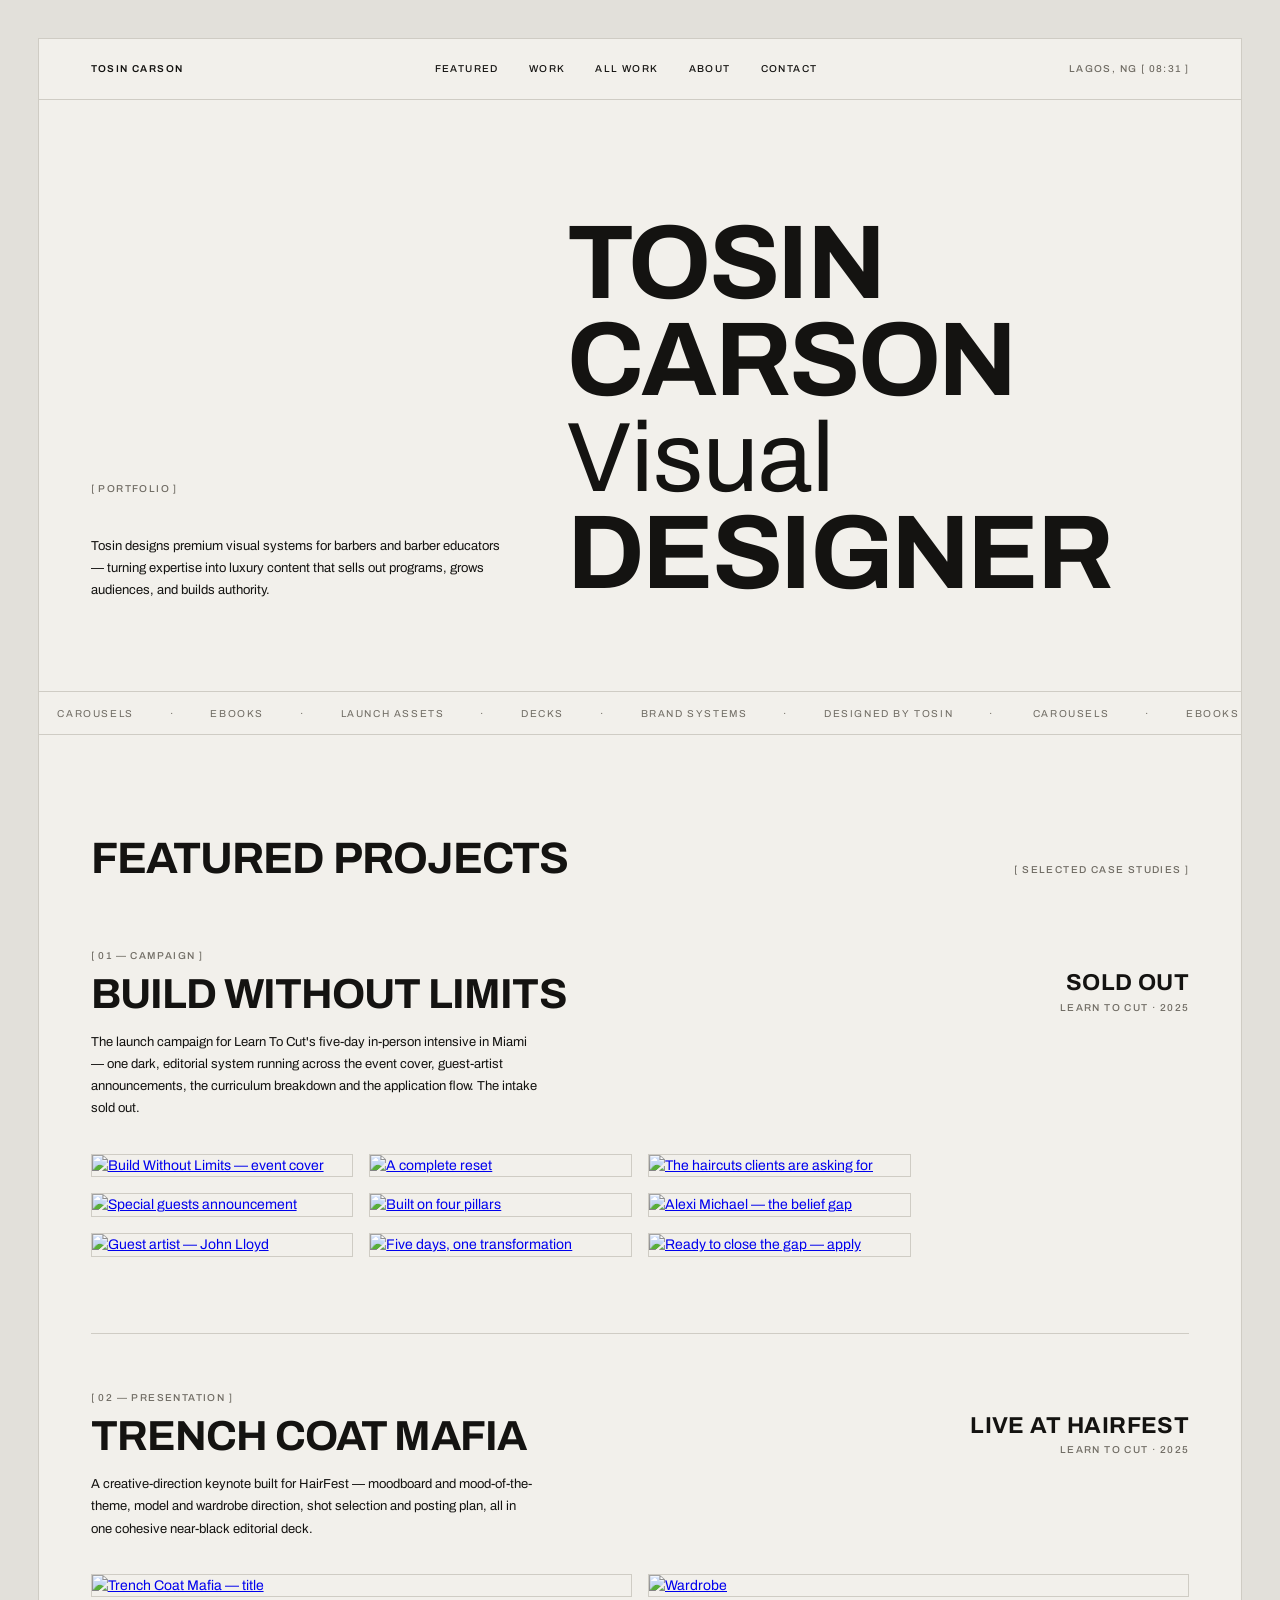
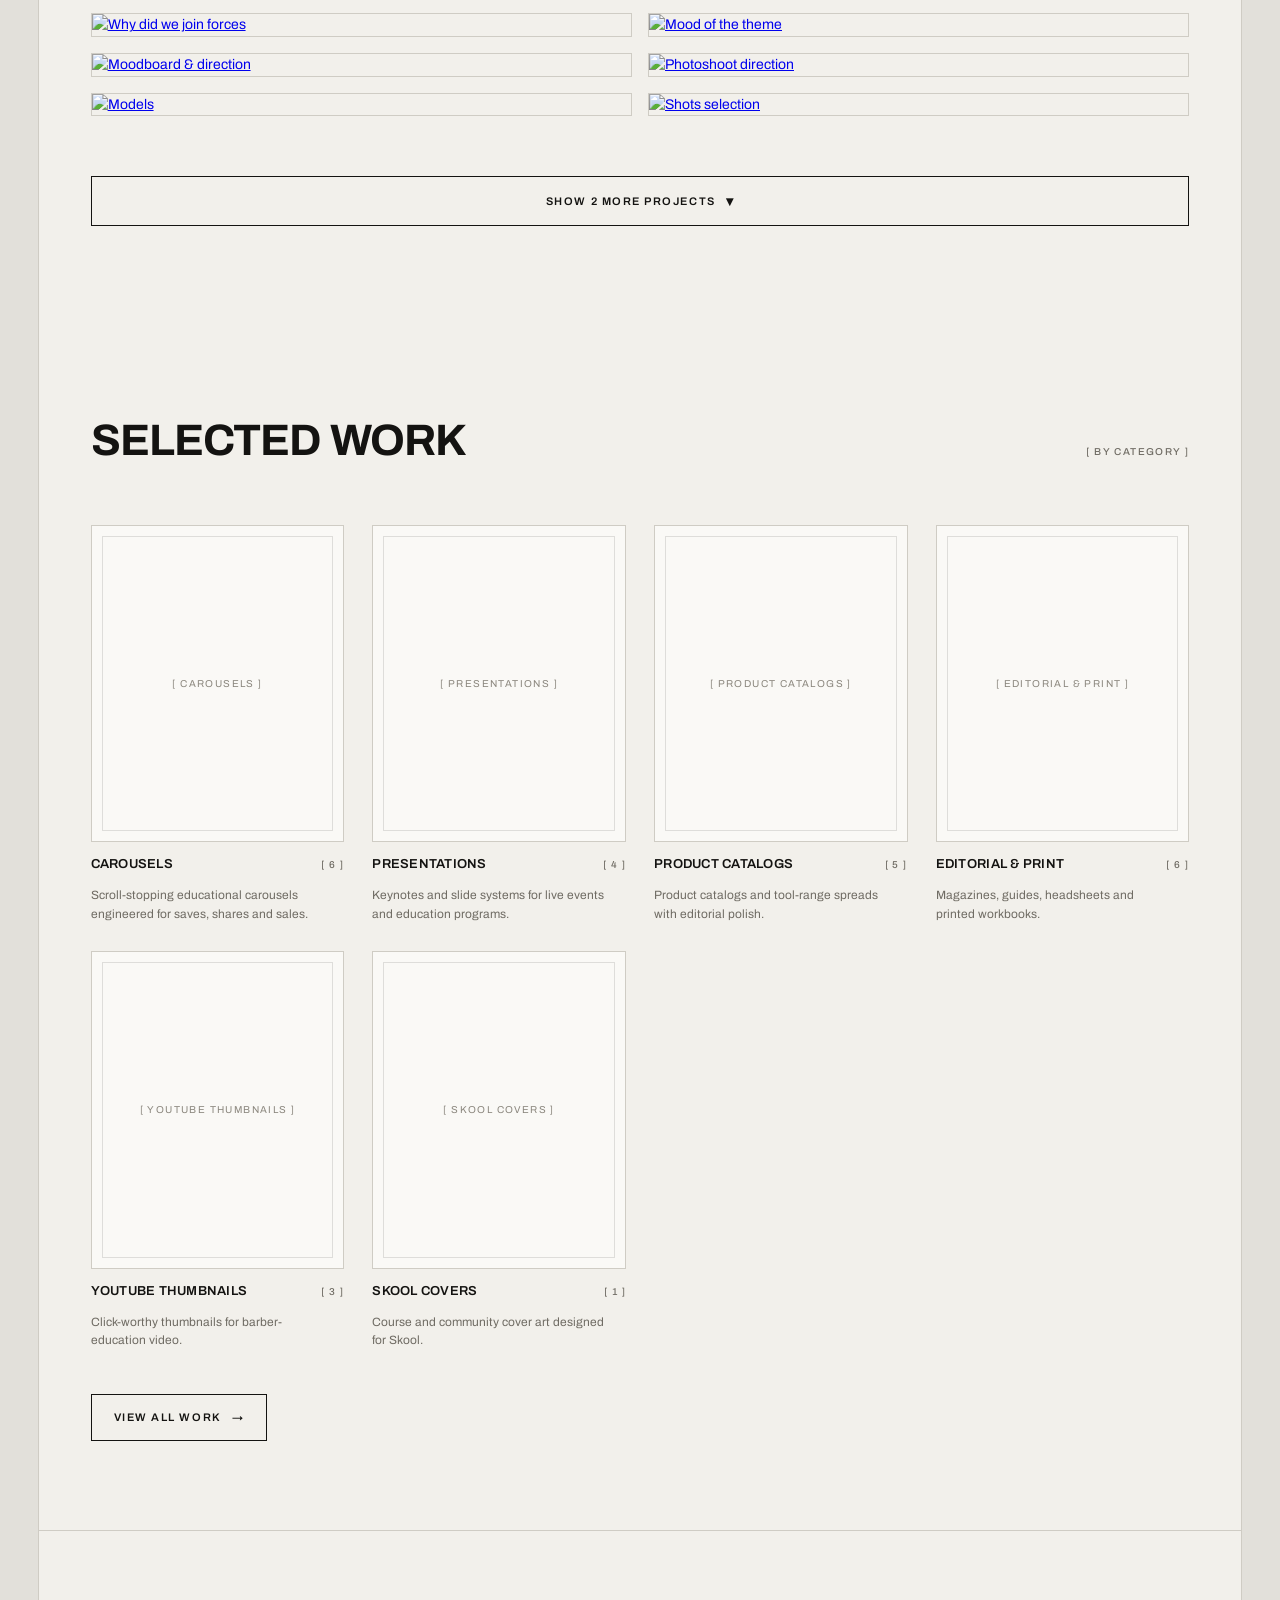
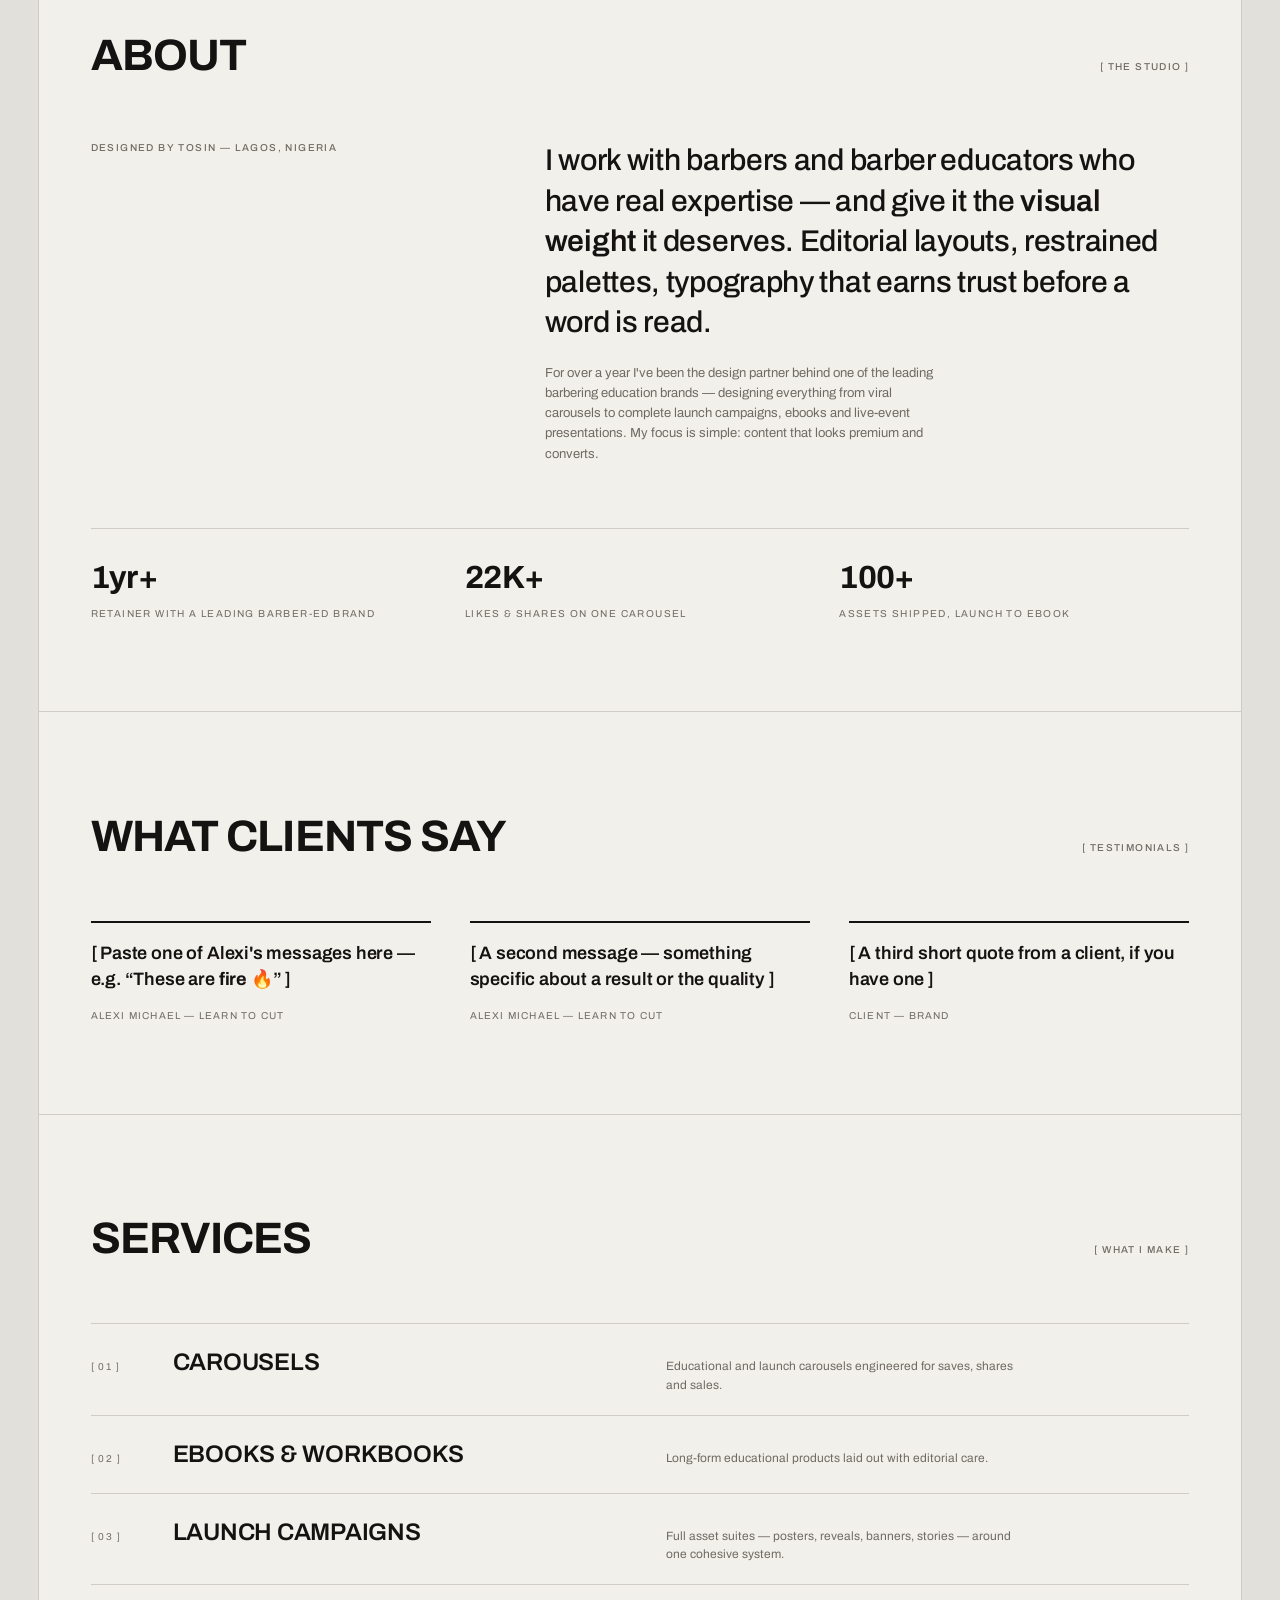
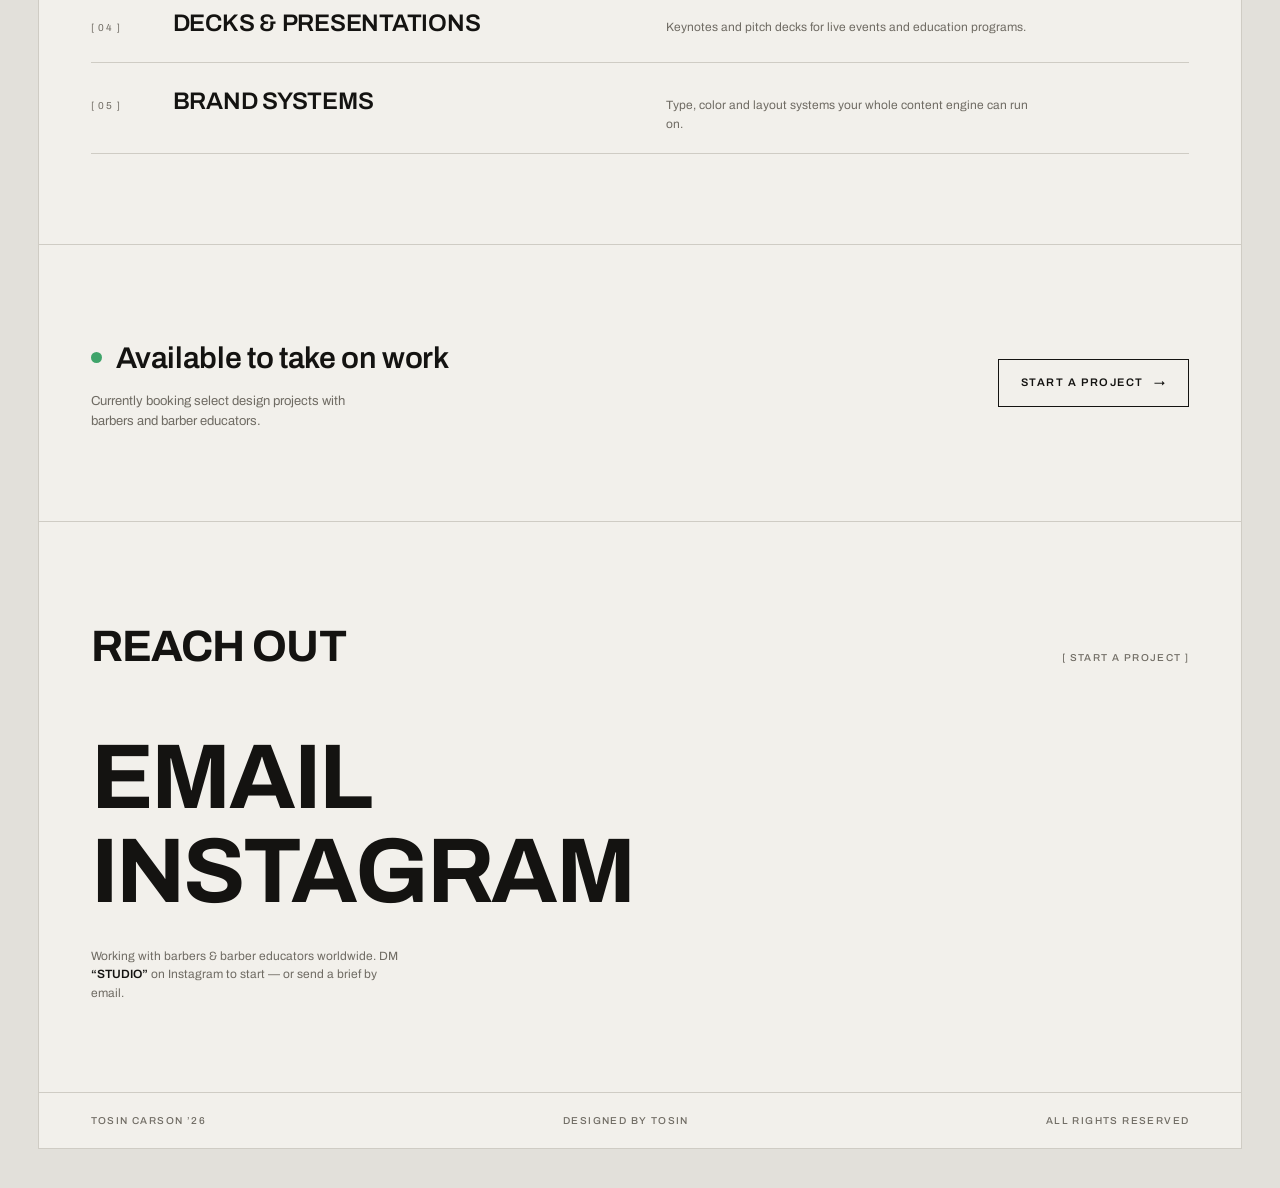
==== index.html @ 8c6ee460 "Add files via upload" ====
<!DOCTYPE html>
<html lang="en">
<head>
<meta charset="UTF-8">
<meta name="viewport" content="width=device-width, initial-scale=1.0">
<title>Tosin Carson — Visual Designer</title>
<link rel="preconnect" href="https://fonts.googleapis.com">
<link rel="preconnect" href="https://fonts.gstatic.com" crossorigin>
<link href="https://fonts.googleapis.com/css2?family=Archivo:ital,wght@0,400;0,500;0,600;0,700;0,800;1,400;1,500;1,600;1,700&display=swap" rel="stylesheet">
<link rel="stylesheet" href="styles.css">
</head>
<body>
<div class="page">

  <header>
    <a class="lbl brand" href="index.html">Tosin Carson</a>
    <nav>
      <a class="lbl" href="#featured">Featured</a>
      <a class="lbl" href="#work">Work</a>
      <a class="lbl" href="work.html">All Work</a>
      <a class="lbl" href="#about">About</a>
      <a class="lbl" href="#contact">Contact</a>
    </nav>
    <span class="lbl dim meta-right hide-sm">Lagos, NG <span id="clock"></span></span>
  </header>

  <div class="hero">
    <div class="side reveal">
      <span class="lbl dim brk">Portfolio</span>
      <p class="intro">Tosin designs premium visual systems for barbers and barber educators — turning expertise into luxury content that sells out programs, grows audiences, and builds authority.</p>
    </div>
    <div class="reveal">
      <h1>Tosin<br>Carson<br><span class="em">Visual</span><br>Designer</h1>
    </div>
  </div>

  <div class="ticker" aria-hidden="true">
    <div class="track">
      <span>Carousels</span><span>·</span><span>Ebooks</span><span>·</span><span>Launch Assets</span><span>·</span><span>Decks</span><span>·</span><span>Brand Systems</span><span>·</span><span>Designed by Tosin</span><span>·</span>
      <span>Carousels</span><span>·</span><span>Ebooks</span><span>·</span><span>Launch Assets</span><span>·</span><span>Decks</span><span>·</span><span>Brand Systems</span><span>·</span><span>Designed by Tosin</span><span>·</span>
    </div>
  </div>

  <section id="featured">
    <div class="sec-head reveal">
      <h2>Featured Projects</h2>
      <span class="lbl dim brk">Selected Case Studies</span>
    </div>

    <article class="feature reveal">
      <div class="feature-head">
        <div class="ttl"><span class="lbl dim brk">01 — Campaign</span><h3>Build Without Limits</h3></div>
        <div class="feature-meta"><span class="stat">Sold out</span><span class="lbl dim">Learn To Cut · 2025</span></div>
      </div>
      <p class="feature-desc">The launch campaign for Learn To Cut's five-day in-person intensive in Miami — one dark, editorial system running across the event cover, guest-artist announcements, the curriculum breakdown and the application flow. The intake sold out.</p>
      <div class="mosaic cols-portrait">
        <a href="images/event-1.webp" target="_blank" rel="noopener"><img src="images/event-1.webp" alt="Build Without Limits — event cover" loading="lazy"></a>
        <a href="images/event-2.webp" target="_blank" rel="noopener"><img src="images/event-2.webp" alt="Special guests announcement" loading="lazy"></a>
        <a href="images/event-9.webp" target="_blank" rel="noopener"><img src="images/event-9.webp" alt="Guest artist — John Lloyd" loading="lazy"></a>
        <a href="images/event-3.webp" target="_blank" rel="noopener"><img src="images/event-3.webp" alt="A complete reset" loading="lazy"></a>
        <a href="images/event-4.webp" target="_blank" rel="noopener"><img src="images/event-4.webp" alt="Built on four pillars" loading="lazy"></a>
        <a href="images/event-5.webp" target="_blank" rel="noopener"><img src="images/event-5.webp" alt="Five days, one transformation" loading="lazy"></a>
        <a href="images/event-8.webp" target="_blank" rel="noopener"><img src="images/event-8.webp" alt="The haircuts clients are asking for" loading="lazy"></a>
        <a href="images/event-7.webp" target="_blank" rel="noopener"><img src="images/event-7.webp" alt="Alexi Michael — the belief gap" loading="lazy"></a>
        <a href="images/event-6.webp" target="_blank" rel="noopener"><img src="images/event-6.webp" alt="Ready to close the gap — apply" loading="lazy"></a>
      </div>
    </article>

    <article class="feature reveal">
      <div class="feature-head">
        <div class="ttl"><span class="lbl dim brk">02 — Presentation</span><h3>Trench Coat Mafia</h3></div>
        <div class="feature-meta"><span class="stat">Live at HairFest</span><span class="lbl dim">Learn To Cut · 2025</span></div>
      </div>
      <p class="feature-desc">A creative-direction keynote built for HairFest — moodboard and mood-of-the-theme, model and wardrobe direction, shot selection and posting plan, all in one cohesive near-black editorial deck.</p>
      <div class="mosaic cols-wide">
        <a href="images/trench-1.webp" target="_blank" rel="noopener"><img src="images/trench-1.webp" alt="Trench Coat Mafia — title" loading="lazy"></a>
        <a href="images/trench-2.webp" target="_blank" rel="noopener"><img src="images/trench-2.webp" alt="Why did we join forces" loading="lazy"></a>
        <a href="images/trench-3.webp" target="_blank" rel="noopener"><img src="images/trench-3.webp" alt="Moodboard & direction" loading="lazy"></a>
        <a href="images/trench-4.webp" target="_blank" rel="noopener"><img src="images/trench-4.webp" alt="Models" loading="lazy"></a>
        <a href="images/trench-5.webp" target="_blank" rel="noopener"><img src="images/trench-5.webp" alt="Wardrobe" loading="lazy"></a>
        <a href="images/trench-6.webp" target="_blank" rel="noopener"><img src="images/trench-6.webp" alt="Mood of the theme" loading="lazy"></a>
        <a href="images/trench-8.webp" target="_blank" rel="noopener"><img src="images/trench-8.webp" alt="Photoshoot direction" loading="lazy"></a>
        <a href="images/trench-7.webp" target="_blank" rel="noopener"><img src="images/trench-7.webp" alt="Shots selection" loading="lazy"></a>
      </div>
    </article>

    <div class="feature-rest" id="featureRest">

    <article class="feature reveal">
      <div class="feature-head">
        <div class="ttl"><span class="lbl dim brk">03 — Carousel</span><h3>Trending In 2026</h3></div>
        <div class="feature-meta"><span class="stat">22K+ likes &amp; shares</span><span class="lbl dim">Learn To Cut · 2026</span></div>
      </div>
      <p class="feature-desc">An educational carousel on the men's cuts trending into 2026 that broke out — 22,000+ likes and shares. Proof that considered editorial design moves numbers, not just aesthetics. The cover and the video slides, as posted.</p>
      <div class="mosaic cols-portrait">
        <a href="images/carousel-3.webp" target="_blank" rel="noopener"><img src="images/carousel-3.webp" alt="Trending In 2026 carousel cover — 22K+ likes" loading="lazy"></a>
        <video src="images/trending-1.mp4" muted loop autoplay playsinline preload="metadata"></video>
        <video src="images/trending-2.mp4" muted loop autoplay playsinline preload="metadata"></video>
        <video src="images/trending-3.mp4" muted loop autoplay playsinline preload="metadata"></video>
        <video src="images/trending-4.mp4" muted loop autoplay playsinline preload="metadata"></video>
      </div>
    </article>

    <article class="feature reveal">
      <div class="feature-head">
        <div class="ttl"><span class="lbl dim brk">04 — Thumbnails</span><h3>YouTube Thumbnails</h3></div>
        <div class="feature-meta"><span class="stat">Up to 119K views</span><span class="lbl dim">Learn To Cut · 2025</span></div>
      </div>
      <p class="feature-desc">The Before / After thumbnail system for Learn To Cut's YouTube — a repeatable template built to earn clicks. Videos have pulled from thousands to 119K+ views, growing the channel's audience.</p>
      <div class="mosaic cols-wide">
        <a href="images/youtube-2.webp" target="_blank" rel="noopener"><img src="images/youtube-2.webp" alt="Learn To Cut YouTube thumbnails with view counts" loading="lazy"></a>
        <a href="images/youtube-1.webp" target="_blank" rel="noopener"><img src="images/youtube-1.webp" alt="Learn To Cut YouTube thumbnails with view counts" loading="lazy"></a>
      </div>
    </article>

    </div>
    <button class="feature-toggle" type="button" aria-expanded="false"><span class="ft-label">Show 2 more projects</span> <span class="chev">&#9662;</span></button>
  </section>

  <section id="work">
    <div class="sec-head reveal">
      <h2>Selected Work</h2>
      <span class="lbl dim brk">By Category</span>
    </div>
    <div class="cat-grid">

      <a class="cat reveal" href="work.html#carousels">
        <div class="frame"><img src="images/carousel-1.webp" alt="Carousels category — Instagram carousel design" loading="lazy" onerror="this.remove()"><span class="ph">[ Carousels ]</span></div>
        <div class="row"><h3>Carousels</h3><span class="lbl dim brk">6</span></div>
        <p>Scroll-stopping educational carousels engineered for saves, shares and sales.</p>
      </a>

      <a class="cat reveal" href="work.html#presentations">
        <div class="frame"><img src="images/presentation-1.webp" alt="Presentations category" loading="lazy" onerror="this.remove()"><span class="ph">[ Presentations ]</span></div>
        <div class="row"><h3>Presentations</h3><span class="lbl dim brk">4</span></div>
        <p>Keynotes and slide systems for live events and education programs.</p>
      </a>

      <a class="cat reveal" href="work.html#catalogs">
        <div class="frame"><img src="images/catalog-5.webp" alt="Product catalogs category" loading="lazy" onerror="this.remove()"><span class="ph">[ Product Catalogs ]</span></div>
        <div class="row"><h3>Product Catalogs</h3><span class="lbl dim brk">5</span></div>
        <p>Product catalogs and tool-range spreads with editorial polish.</p>
      </a>

      <a class="cat reveal" href="work.html#editorial">
        <div class="frame"><img src="images/editorial-1.webp" alt="Editorial and print category" loading="lazy" onerror="this.remove()"><span class="ph">[ Editorial &amp; Print ]</span></div>
        <div class="row"><h3>Editorial &amp; Print</h3><span class="lbl dim brk">6</span></div>
        <p>Magazines, guides, headsheets and printed workbooks.</p>
      </a>

      <a class="cat reveal" href="work.html#thumbnails">
        <div class="frame"><img src="images/thumbnail-1.webp" alt="YouTube thumbnails category" loading="lazy" onerror="this.remove()"><span class="ph">[ YouTube Thumbnails ]</span></div>
        <div class="row"><h3>YouTube Thumbnails</h3><span class="lbl dim brk">3</span></div>
        <p>Click-worthy thumbnails for barber-education video.</p>
      </a>

      <a class="cat reveal" href="work.html#skool">
        <div class="frame"><img src="images/skool-1.webp" alt="Skool cover design category" loading="lazy" onerror="this.remove()"><span class="ph">[ Skool Covers ]</span></div>
        <div class="row"><h3>Skool Covers</h3><span class="lbl dim brk">1</span></div>
        <p>Course and community cover art designed for Skool.</p>
      </a>

    </div>
    <a class="btn reveal" href="work.html">View all work <span class="arw">&rarr;</span></a>
  </section>

  <section id="about" class="about">
    <div class="sec-head reveal">
      <h2>About</h2>
      <span class="lbl dim brk">The Studio</span>
    </div>
    <div class="about-grid reveal">
      <span class="lbl dim">Designed by Tosin — Lagos, Nigeria</span>
      <div>
        <p class="big">I work with barbers and barber educators who have real expertise — and give it the <span class="serif">visual weight</span> it deserves. Editorial layouts, restrained palettes, typography that earns trust before a word is read.</p>
        <p style="margin-top:20px;font-size:13px;color:var(--muted);max-width:56ch">For over a year I've been the design partner behind one of the leading barbering education brands — designing everything from viral carousels to complete launch campaigns, ebooks and live-event presentations. My focus is simple: content that looks premium and converts.</p>
      </div>
    </div>
    <div class="about-facts reveal">
      <div class="fact"><div class="n">1yr+</div><div class="d">Retainer with a leading barber-ed brand</div></div>
      <div class="fact"><div class="n">22K+</div><div class="d">Likes &amp; shares on one carousel</div></div>
      <div class="fact"><div class="n">100+</div><div class="d">Assets shipped, launch to ebook</div></div>
    </div>
  </section>

  <section id="testimonials" class="tstm">
    <div class="sec-head reveal">
      <h2>What Clients Say</h2>
      <span class="lbl dim brk">Testimonials</span>
    </div>
    <div class="tst-grid reveal">
      <div class="tst"><blockquote>[ Paste one of Alexi's messages here — e.g. “These are <span class="mk">fire</span> 🔥” ]</blockquote><div class="who">Alexi Michael — Learn To Cut</div></div>
      <div class="tst"><blockquote>[ A second message — something specific about a result or the quality ]</blockquote><div class="who">Alexi Michael — Learn To Cut</div></div>
      <div class="tst"><blockquote>[ A third short quote from a client, if you have one ]</blockquote><div class="who">Client — Brand</div></div>
    </div>
  </section>

  <section id="services" class="svc">
    <div class="sec-head reveal">
      <h2>Services</h2>
      <span class="lbl dim brk">What I Make</span>
    </div>
    <div class="svc-list reveal">
      <div class="svc-row"><span class="idx">[ 01 ]</span><h3>Carousels</h3><p>Educational and launch carousels engineered for saves, shares and sales.</p></div>
      <div class="svc-row"><span class="idx">[ 02 ]</span><h3>Ebooks &amp; Workbooks</h3><p>Long-form educational products laid out with editorial care.</p></div>
      <div class="svc-row"><span class="idx">[ 03 ]</span><h3>Launch Campaigns</h3><p>Full asset suites — posters, reveals, banners, stories — around one cohesive system.</p></div>
      <div class="svc-row"><span class="idx">[ 04 ]</span><h3>Decks &amp; Presentations</h3><p>Keynotes and pitch decks for live events and education programs.</p></div>
      <div class="svc-row"><span class="idx">[ 05 ]</span><h3>Brand Systems</h3><p>Type, color and layout systems your whole content engine can run on.</p></div>
    </div>
  </section>

  <section id="availability" class="avail">
    <div class="avail-inner reveal">
      <div>
        <div class="status"><span class="dot"></span>Available to take on work</div>
        <p class="sub">Currently booking select design projects with barbers and barber educators.</p>
      </div>
      <a class="btn" href="#contact" style="margin-top:0">Start a project <span class="arw">&rarr;</span></a>
    </div>
  </section>

  <section id="contact" class="contact">
    <div class="sec-head reveal">
      <h2 style="font-size:clamp(26px,4vw,44px)">Reach Out</h2>
      <span class="lbl dim brk">Start a Project</span>
    </div>
    <div class="stack reveal">
      <a href="mailto:hello@designedbytosin.com">Email</a>
      <a href="https://instagram.com/" target="_blank" rel="noopener">Instagram</a>
    </div>
    <p class="note reveal">Working with barbers &amp; barber educators worldwide. DM <b>“STUDIO”</b> on Instagram to start — or send a brief by email.</p>
  </section>

  <footer>
    <span class="lbl dim">Tosin Carson ’26</span>
    <span class="lbl dim">Designed by Tosin</span>
    <span class="lbl dim hide-sm">All rights reserved</span>
  </footer>

</div>

<script src="script.js"></script>
</body>
</html>
---- styles.css ----
:root{
  --surround:#E2E0DA;
  --paper:#F2F0EB;
  --card:#FAF9F6;
  --ink:#141311;
  --muted:#6F6B63;
  --hairline:#CFCCC4;
  --oxblood:#141311;
  --ph-a:#DAD7D0;
  --ph-b:#C9C6BF;
}
*{margin:0;padding:0;box-sizing:border-box}
html{scroll-behavior:smooth}
body{
  background:var(--surround);
  color:var(--ink);
  font-family:'Archivo',sans-serif;
  font-size:14px;
  line-height:1.55;
  -webkit-font-smoothing:antialiased;
  padding:clamp(14px,3vw,48px);
}
.page{
  background:var(--paper);
  border:1px solid var(--hairline);
  max-width:1240px;
  margin:0 auto;
}
::selection{background:var(--ink);color:var(--paper)}

/* ---------- utility label ---------- */
.lbl{
  font-size:10px;
  letter-spacing:.14em;
  text-transform:uppercase;
  color:var(--ink);
  font-weight:500;
}
.lbl.dim{color:var(--muted)}
.brk::before{content:"[ "}
.brk::after{content:" ]"}

/* ---------- top meta bar ---------- */
header{
  display:flex;
  justify-content:space-between;
  align-items:baseline;
  gap:16px;
  padding:22px clamp(20px,4vw,56px);
  border-bottom:1px solid var(--hairline);
  position:sticky;top:0;
  background:color-mix(in srgb, var(--paper) 92%, transparent);
  backdrop-filter:blur(6px);
  z-index:10;
}
header nav{display:flex;gap:clamp(12px,2.4vw,30px);flex-wrap:wrap}
header a{color:inherit;text-decoration:none}
header a:hover{text-decoration:underline;text-underline-offset:3px}
header a:focus-visible{outline:1px solid var(--ink);outline-offset:3px}
header .brand{font-weight:600}
header a[aria-current="page"]{text-decoration:underline;text-underline-offset:3px}
.meta-right{text-align:right}
@media(max-width:640px){.hide-sm{display:none}}

/* ---------- hero ---------- */
.hero{
  padding:clamp(56px,9vw,130px) clamp(20px,4vw,56px) clamp(48px,7vw,100px);
  display:grid;
  grid-template-columns:1fr 1.4fr;
  gap:32px;
}
.hero .side{align-self:end}
.hero h1{
  font-weight:700;
  font-size:clamp(44px,8.2vw,108px);
  line-height:.92;
  letter-spacing:-.025em;
  text-transform:uppercase;
  text-wrap:balance;
}
.hero h1 .em{
  font-weight:400;
  text-transform:none;
  letter-spacing:0;
  font-size:.94em;
}
.hero .intro{
  max-width:420px;
  margin-top:36px;
  color:var(--ink);
  font-size:13px;
  line-height:1.7;
}
@media(max-width:820px){
  .hero{grid-template-columns:1fr}
  .hero .side{order:2}
}

/* ---------- ticker ---------- */
.ticker{
  border-top:1px solid var(--hairline);
  border-bottom:1px solid var(--hairline);
  overflow:hidden;
  white-space:nowrap;
  padding:10px 0;
}
.ticker .track{
  display:inline-block;
  animation:tick 28s linear infinite;
}
.ticker span{
  font-size:10px;
  letter-spacing:.16em;
  text-transform:uppercase;
  color:var(--muted);
  padding:0 18px;
}
@keyframes tick{from{transform:translateX(0)}to{transform:translateX(-50%)}}
@media(prefers-reduced-motion:reduce){
  .ticker .track{animation:none}
  html{scroll-behavior:auto}
  .reveal{opacity:1 !important;transform:none !important;transition:none !important}
  .hscroll{scroll-behavior:auto}
}

/* ---------- section scaffolding ---------- */
section{padding:clamp(48px,7vw,96px) clamp(20px,4vw,56px)}
.sec-head{
  display:flex;
  justify-content:space-between;
  align-items:baseline;
  margin-bottom:clamp(28px,4vw,52px);
}
.sec-head h2{
  font-size:clamp(26px,4vw,44px);
  font-weight:700;
  letter-spacing:-.02em;
  text-transform:uppercase;
}

/* ---------- work grid ---------- */
.work-grid{
  display:grid;
  grid-template-columns:repeat(12,1fr);
  gap:clamp(16px,2.5vw,32px) clamp(14px,2vw,24px);
}
.proj{grid-column:span 4;display:flex;flex-direction:column;gap:12px;text-decoration:none;color:inherit}
.proj.wide{grid-column:span 6}
@media(max-width:900px){.proj,.proj.wide{grid-column:span 6}}
@media(max-width:600px){.proj,.proj.wide{grid-column:span 12}}
.frame{
  position:relative;
  width:100%;
  aspect-ratio:4/5;
  background:
    linear-gradient(155deg,var(--ph-a) 0%,var(--ph-b) 58%,#BDBab2 100%);
  border:1px solid var(--hairline);
  display:flex;
  align-items:center;
  justify-content:center;
  overflow:hidden;
}
.proj.wide .frame{aspect-ratio:16/10}
.frame img{position:relative;z-index:1;width:100%;height:100%;object-fit:cover;display:block}
.frame .ph{
  position:absolute;inset:0;z-index:0;
  display:flex;align-items:center;justify-content:center;
  font-size:10px;letter-spacing:.14em;text-transform:uppercase;color:#8B877E;text-align:center;padding:0 16px;
}
.frame::after{
  content:"";position:absolute;inset:10px;border:1px solid rgba(20,19,17,.12);pointer-events:none;
}
.frame:has(img)::after{display:none}
.proj:hover .frame{filter:contrast(1.04)}
.proj .row{display:flex;justify-content:space-between;gap:10px;align-items:baseline}
.proj h3{font-size:13px;font-weight:600;letter-spacing:.02em;text-transform:uppercase}
.proj p{font-size:12px;color:var(--muted);max-width:34ch}

/* ---------- category tiles (homepage) ---------- */
.cat-grid{
  display:grid;
  grid-template-columns:repeat(auto-fill,minmax(230px,1fr));
  gap:clamp(16px,2.5vw,28px);
}
.cat{display:flex;flex-direction:column;gap:12px;text-decoration:none;color:inherit}
.cat .frame{aspect-ratio:4/5}
.cat:hover .frame{filter:contrast(1.04)}
.cat .row{display:flex;justify-content:space-between;gap:10px;align-items:baseline}
.cat h3{font-size:13px;font-weight:600;letter-spacing:.02em;text-transform:uppercase}
.cat:hover h3{text-decoration:underline;text-underline-offset:3px}
.cat p{font-size:12px;color:var(--muted);max-width:34ch}
/* show category covers whole (no crop) on a clean gallery mat */
.cat .frame{background:var(--card)}
.cat .frame img{object-fit:contain}

/* ---------- button ---------- */
.btn{
  display:inline-flex;align-items:center;gap:10px;
  margin-top:clamp(28px,4vw,44px);
  font-size:11px;letter-spacing:.14em;text-transform:uppercase;font-weight:600;
  color:var(--ink);text-decoration:none;
  border:1px solid var(--ink);padding:14px 22px;
  transition:background .2s,color .2s;width:fit-content;
}
.btn:hover{background:var(--ink);color:var(--paper)}
.btn:focus-visible{outline:1px solid var(--ink);outline-offset:3px}
.btn .arw{transition:transform .2s}
.btn:hover .arw{transform:translateX(4px)}

/* ---------- all-work page ---------- */
.aw-intro{
  font-size:13px;color:var(--muted);max-width:60ch;line-height:1.7;
  margin-bottom:clamp(36px,5vw,60px);
}
.cat-block{margin-bottom:clamp(44px,6vw,80px)}
.cat-block:last-child{margin-bottom:0}
.cat-block-head{
  display:flex;justify-content:space-between;align-items:center;gap:16px;
  margin-bottom:20px;padding-bottom:14px;border-bottom:1px solid var(--hairline);
}
.cat-block-head h2{
  font-size:clamp(19px,2.8vw,30px);font-weight:700;
  text-transform:uppercase;letter-spacing:-.02em;
}
.cbh-right{display:flex;align-items:center;gap:16px}
.hctrl{display:flex;gap:8px}
.harrow{
  width:38px;height:38px;border-radius:50%;
  border:1px solid var(--hairline);background:transparent;
  color:var(--ink);cursor:pointer;
  display:flex;align-items:center;justify-content:center;
  font-size:18px;line-height:1;
  transition:background .2s,color .2s,opacity .2s,border-color .2s;
}
.harrow:hover{background:var(--ink);color:var(--paper);border-color:var(--ink)}
.harrow:focus-visible{outline:1px solid var(--ink);outline-offset:3px}
.harrow[disabled]{opacity:.25;cursor:default}
.harrow[disabled]:hover{background:transparent;color:var(--ink);border-color:var(--hairline)}

.hscroll{
  display:flex;gap:clamp(14px,2vw,22px);
  overflow-x:auto;overflow-y:hidden;
  scroll-snap-type:x proximity;scroll-behavior:smooth;
  -webkit-overflow-scrolling:touch;
  padding-bottom:14px;
}
.hscroll::-webkit-scrollbar{height:8px}
.hscroll::-webkit-scrollbar-thumb{background:var(--hairline)}
.hscroll::-webkit-scrollbar-track{background:transparent}
.hscroll .card{
  flex:0 0 auto;width:clamp(212px,42vw,288px);
  scroll-snap-align:start;
  display:flex;flex-direction:column;gap:10px;
  text-decoration:none;color:inherit;
}
.hscroll .card .frame{aspect-ratio:4/5}
.hscroll .card:hover .frame{filter:contrast(1.04)}
.hscroll .card .cap{display:flex;justify-content:space-between;gap:8px;align-items:baseline}
.hscroll .card h3{font-size:12px;font-weight:600;text-transform:uppercase;letter-spacing:.02em}
.hscroll .card:hover h3{text-decoration:underline;text-underline-offset:3px}

/* per-category card shapes on the all-work rows */
.cat-block.ar-45  .card{width:clamp(206px,44vw,248px)}
.cat-block.ar-45  .card .frame{aspect-ratio:4/5}
.cat-block.ar-32  .card{width:clamp(280px,62vw,364px)}
.cat-block.ar-32  .card .frame{aspect-ratio:3/2}
.cat-block.ar-43  .card{width:clamp(268px,58vw,340px)}
.cat-block.ar-43  .card .frame{aspect-ratio:4/3}
.cat-block.ar-169 .card{width:clamp(300px,72vw,428px)}
.cat-block.ar-169 .card .frame{aspect-ratio:16/9}

/* ---------- about ---------- */
.about{border-top:1px solid var(--hairline)}
.about-grid{display:grid;grid-template-columns:1fr 1.6fr;gap:clamp(24px,4vw,64px)}
@media(max-width:820px){.about-grid{grid-template-columns:1fr}}
.about-grid .big{
  font-size:clamp(20px,2.6vw,30px);
  line-height:1.35;
  font-weight:500;
  letter-spacing:-.01em;
  max-width:26em;
}
.about-grid .big .serif{
  font-weight:600;
}
.about-facts{
  margin-top:clamp(32px,5vw,64px);
  display:grid;grid-template-columns:repeat(3,1fr);gap:24px;
  border-top:1px solid var(--hairline);padding-top:24px;
}
@media(max-width:640px){.about-facts{grid-template-columns:1fr 1fr}}
.fact .n{font-size:clamp(22px,3vw,32px);font-weight:700;letter-spacing:-.02em}
.fact .d{font-size:10px;letter-spacing:.14em;text-transform:uppercase;color:var(--muted);margin-top:4px}

/* ---------- services ---------- */
.svc{border-top:1px solid var(--hairline)}
.svc-list{border-top:1px solid var(--hairline)}
.svc-row{
  display:grid;grid-template-columns:64px 1fr 1.1fr;gap:18px;align-items:baseline;
  padding:20px 0;border-bottom:1px solid var(--hairline);
}
@media(max-width:640px){.svc-row{grid-template-columns:48px 1fr}.svc-row p{grid-column:2}}
.svc-row .idx{font-size:10px;letter-spacing:.14em;color:var(--muted)}
.svc-row h3{font-size:clamp(17px,2.4vw,24px);font-weight:600;text-transform:uppercase;letter-spacing:-.01em}
.svc-row p{font-size:12px;color:var(--muted);max-width:52ch}

/* ---------- contact ---------- */
.contact{border-top:1px solid var(--hairline);text-align:left}
.contact .stack{margin-top:clamp(24px,4vw,44px)}
.contact .stack a{
  display:block;
  font-size:clamp(40px,7.5vw,92px);
  font-weight:700;
  letter-spacing:-.025em;
  text-transform:uppercase;
  line-height:1.02;
  color:inherit;text-decoration:none;
  width:fit-content;
}
.contact .stack a:hover{text-decoration:underline;text-underline-offset:6px}
.contact .stack a:focus-visible{outline:1px solid var(--ink);outline-offset:4px}
.contact .note{margin-top:28px;font-size:12px;color:var(--muted);max-width:44ch}
.contact .note b{color:var(--ink);font-weight:600}

/* ---------- footer ---------- */
footer{
  display:flex;justify-content:space-between;gap:16px;
  padding:20px clamp(20px,4vw,56px);
  border-top:1px solid var(--hairline);
}

/* ---------- featured projects (case studies) ---------- */
.feature{
  border-top:1px solid var(--hairline);
  margin-top:clamp(44px,6vw,80px);padding-top:clamp(36px,4vw,56px);
}
.feature:first-of-type{border-top:none;margin-top:0;padding-top:0}
.feature-head{
  display:flex;justify-content:space-between;align-items:flex-end;
  gap:20px;flex-wrap:wrap;margin-bottom:16px;
}
.feature-head .ttl h3{
  font-size:clamp(24px,4vw,42px);font-weight:700;text-transform:uppercase;
  letter-spacing:-.02em;line-height:1;margin-top:8px;
}
.feature-meta{text-align:right;display:flex;flex-direction:column;gap:4px;align-items:flex-end}
.feature .stat{
  font-weight:700;
  font-size:clamp(16px,2.1vw,23px);line-height:1.1;text-transform:uppercase;letter-spacing:.02em;
}
.feature-desc{max-width:64ch;font-size:13px;line-height:1.7;margin-bottom:clamp(22px,3vw,34px)}

.feature-rest{display:none}
.feature-rest.open{display:block}
.feature-rest .feature:first-of-type{
  border-top:1px solid var(--hairline);
  margin-top:clamp(44px,6vw,80px);padding-top:clamp(36px,4vw,56px);
}
.feature-toggle{
  display:flex;align-items:center;justify-content:center;gap:10px;width:100%;
  margin-top:clamp(28px,4vw,44px);
  background:none;border:1px solid var(--ink);color:var(--ink);cursor:pointer;
  padding:16px;font-family:inherit;
  font-size:11px;letter-spacing:.14em;text-transform:uppercase;font-weight:600;
  transition:background .2s,color .2s;
}
.feature-toggle:hover{background:var(--ink);color:var(--paper)}
.feature-toggle:focus-visible{outline:1px solid var(--ink);outline-offset:3px}
.feature-toggle .chev{display:inline-block;transition:transform .3s;font-size:14px}
.feature-toggle.open .chev{transform:rotate(180deg)}

.mosaic{column-gap:clamp(10px,1.5vw,16px)}
.mosaic a{display:block;break-inside:avoid;margin-bottom:clamp(10px,1.5vw,16px)}
.mosaic img{width:100%;display:block;border:1px solid var(--hairline)}
.mosaic a:hover img{filter:contrast(1.04)}
.mosaic video{width:100%;display:block;border:1px solid var(--hairline);background:#000;break-inside:avoid;margin-bottom:clamp(10px,1.5vw,16px)}
.mosaic.cols-portrait{column-width:210px}
.mosaic.cols-wide{column-width:360px}
@media(max-width:600px){
  .mosaic.cols-portrait{column-width:150px}
  .mosaic.cols-wide{column-width:240px}
}

/* ---------- testimonials ---------- */
.tstm{border-top:1px solid var(--hairline)}
.tst-grid{display:grid;grid-template-columns:repeat(auto-fit,minmax(258px,1fr));gap:clamp(22px,3vw,44px)}
.tst{border-top:2px solid var(--ink);padding-top:18px}
.tst blockquote{font-size:clamp(15px,1.5vw,18px);font-weight:600;line-height:1.42;letter-spacing:-.01em}
.tst blockquote .mk{font-weight:700}
.tst .who{margin-top:16px;font-size:10px;letter-spacing:.12em;text-transform:uppercase;color:var(--muted)}

/* ---------- availability ---------- */
.avail{border-top:1px solid var(--hairline)}
.avail-inner{display:flex;justify-content:space-between;align-items:center;gap:24px;flex-wrap:wrap}
.avail .status{display:flex;align-items:center;gap:14px;font-size:clamp(20px,2.6vw,30px);font-weight:600;letter-spacing:-.012em}
.avail .dot{width:11px;height:11px;border-radius:50%;background:#3FA46A;flex:none;animation:pulse 2.4s ease-in-out infinite}
.avail .sub{font-size:13px;color:var(--muted);max-width:40ch;margin-top:10px}
@keyframes pulse{0%,100%{box-shadow:0 0 0 0 rgba(63,164,106,.4)}50%{box-shadow:0 0 0 7px rgba(63,164,106,0)}}
@media(prefers-reduced-motion:reduce){.avail .dot{animation:none}}

/* ---------- reveal ---------- */
.reveal{opacity:0;transform:translateY(14px);transition:opacity .7s ease,transform .7s ease}
.reveal.in{opacity:1;transform:none}
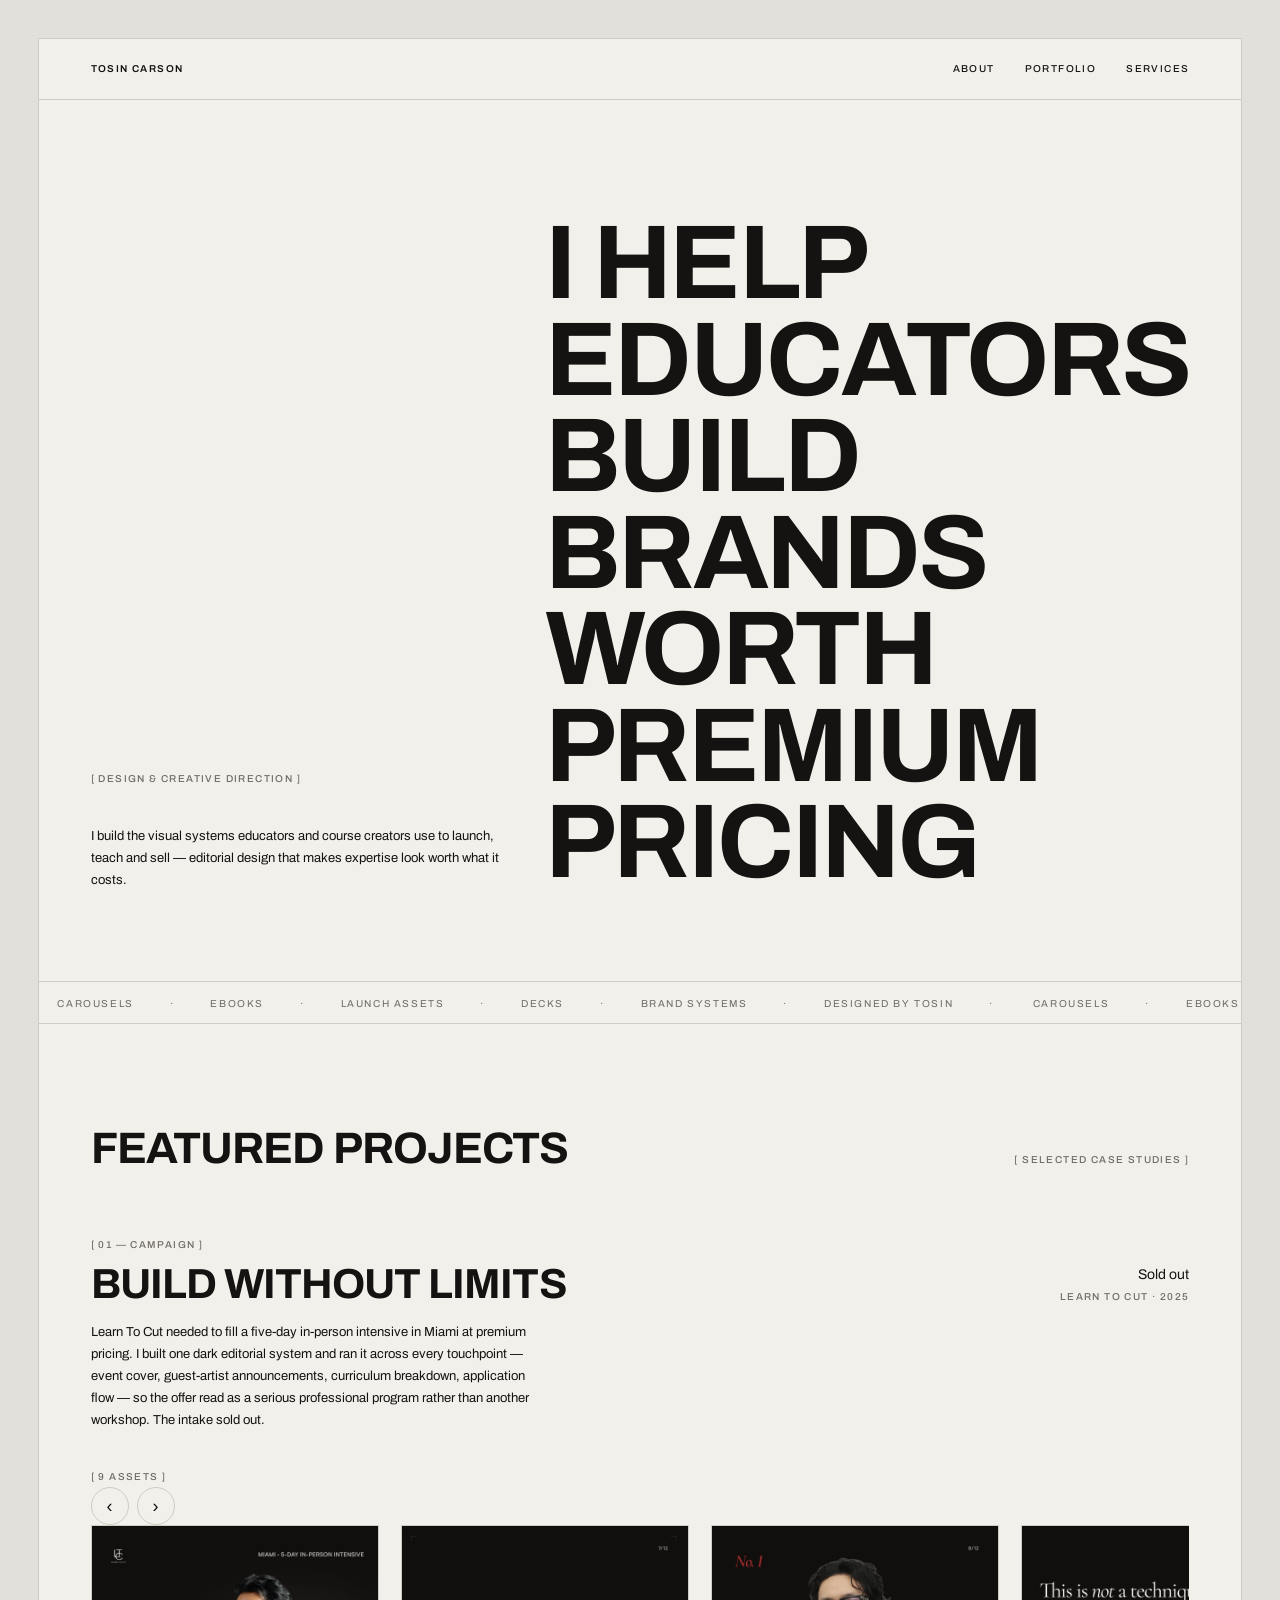
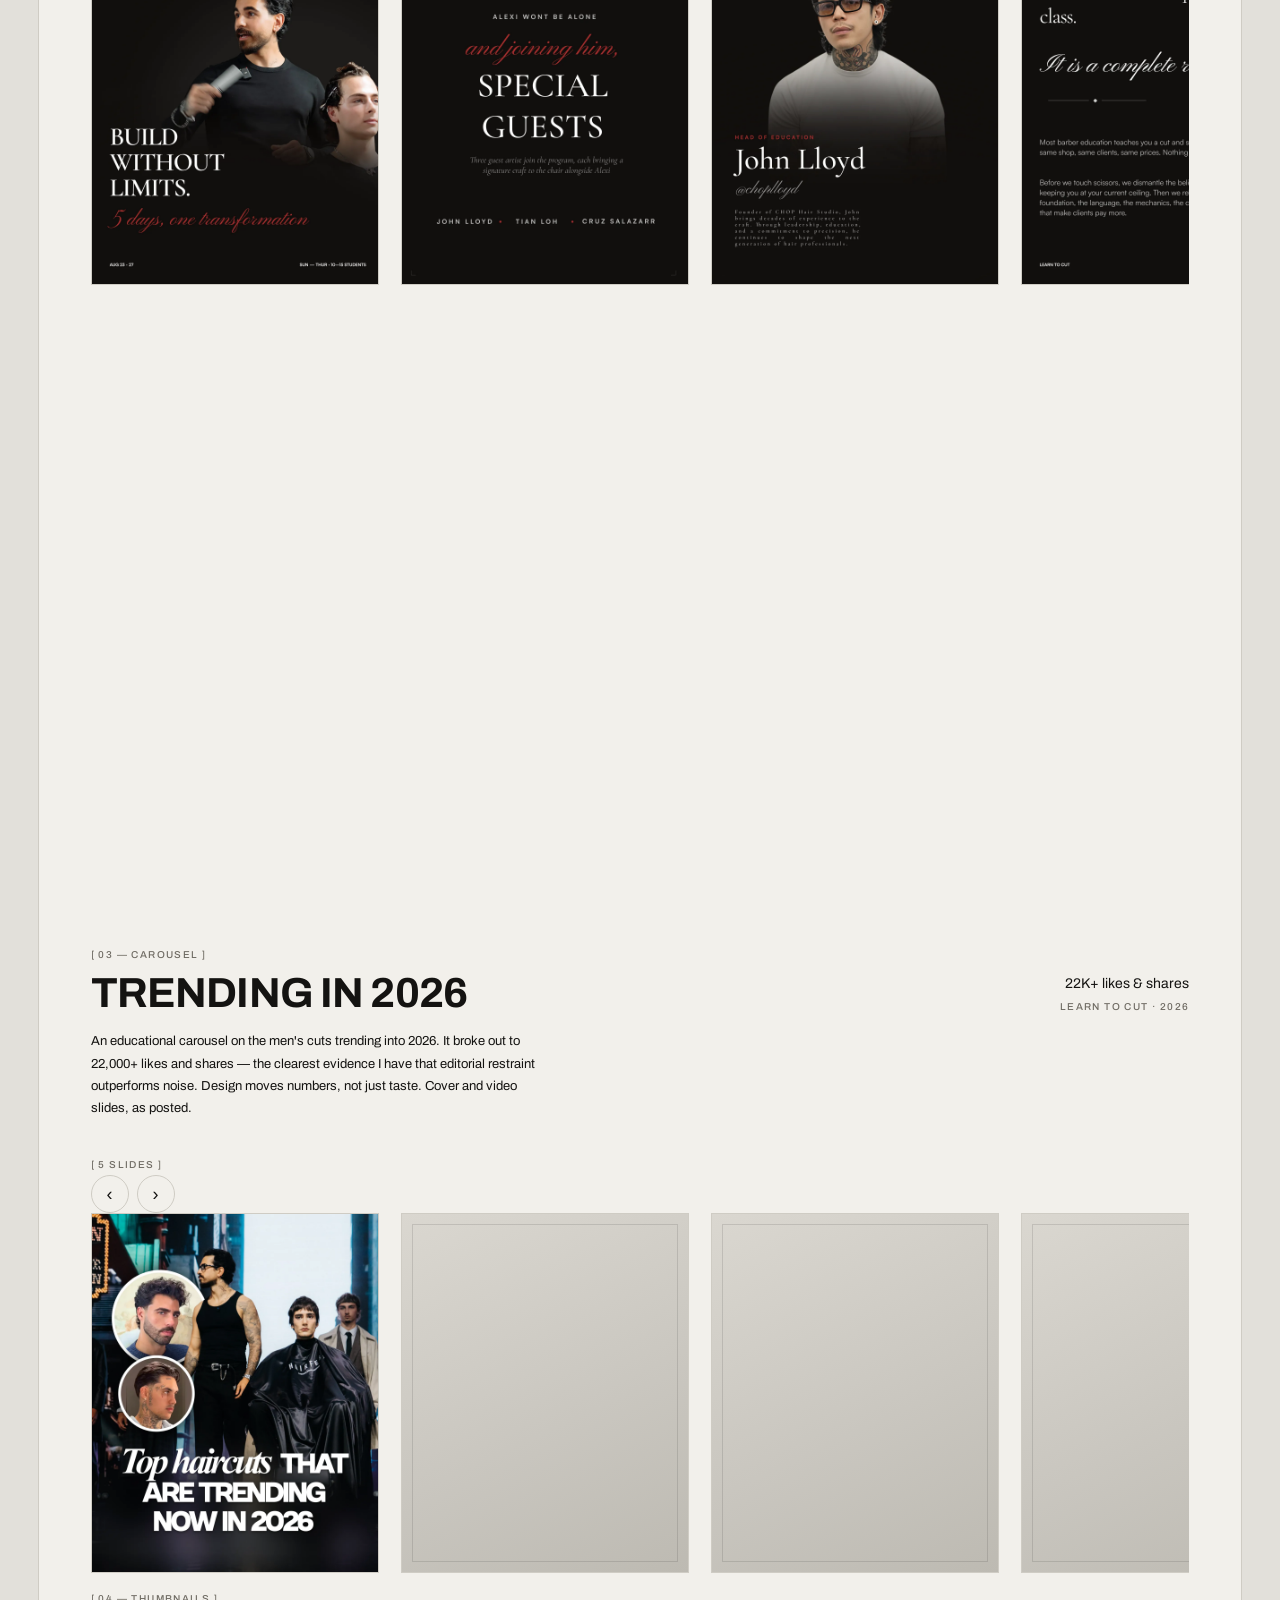
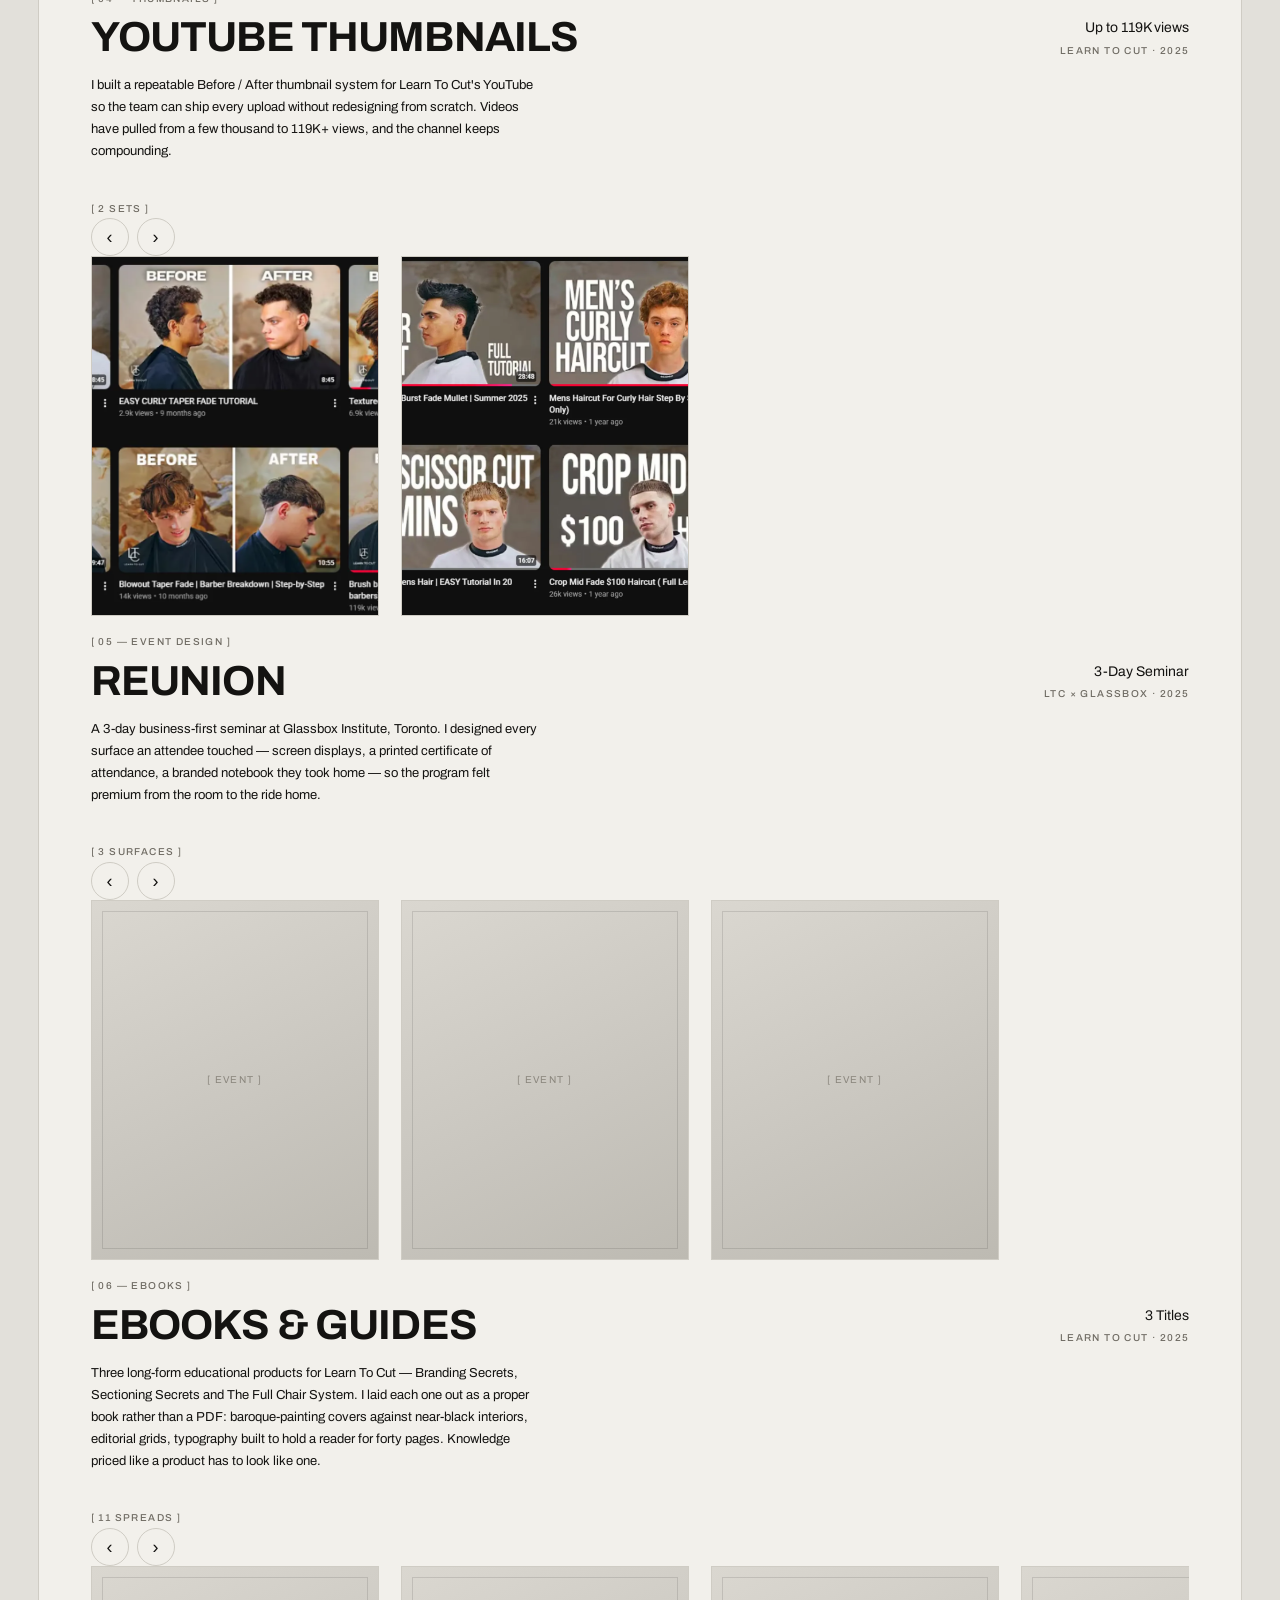
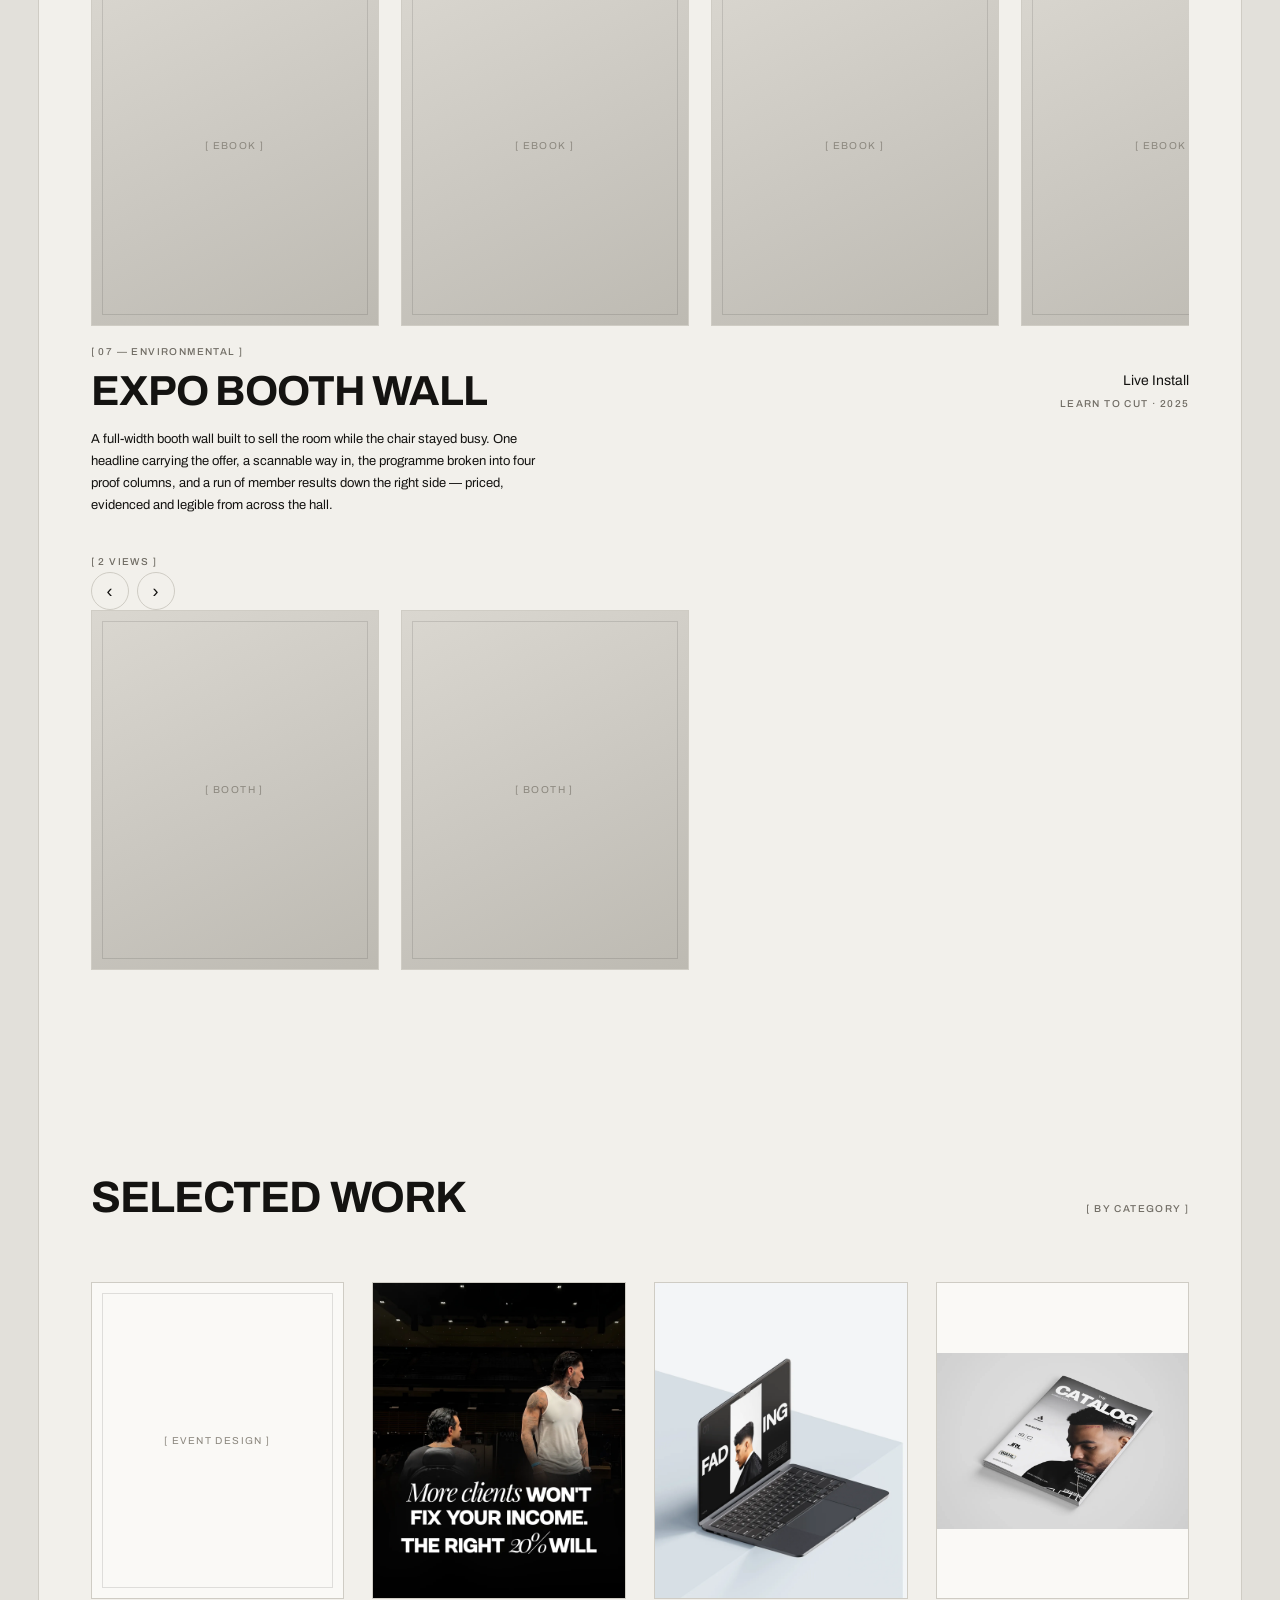
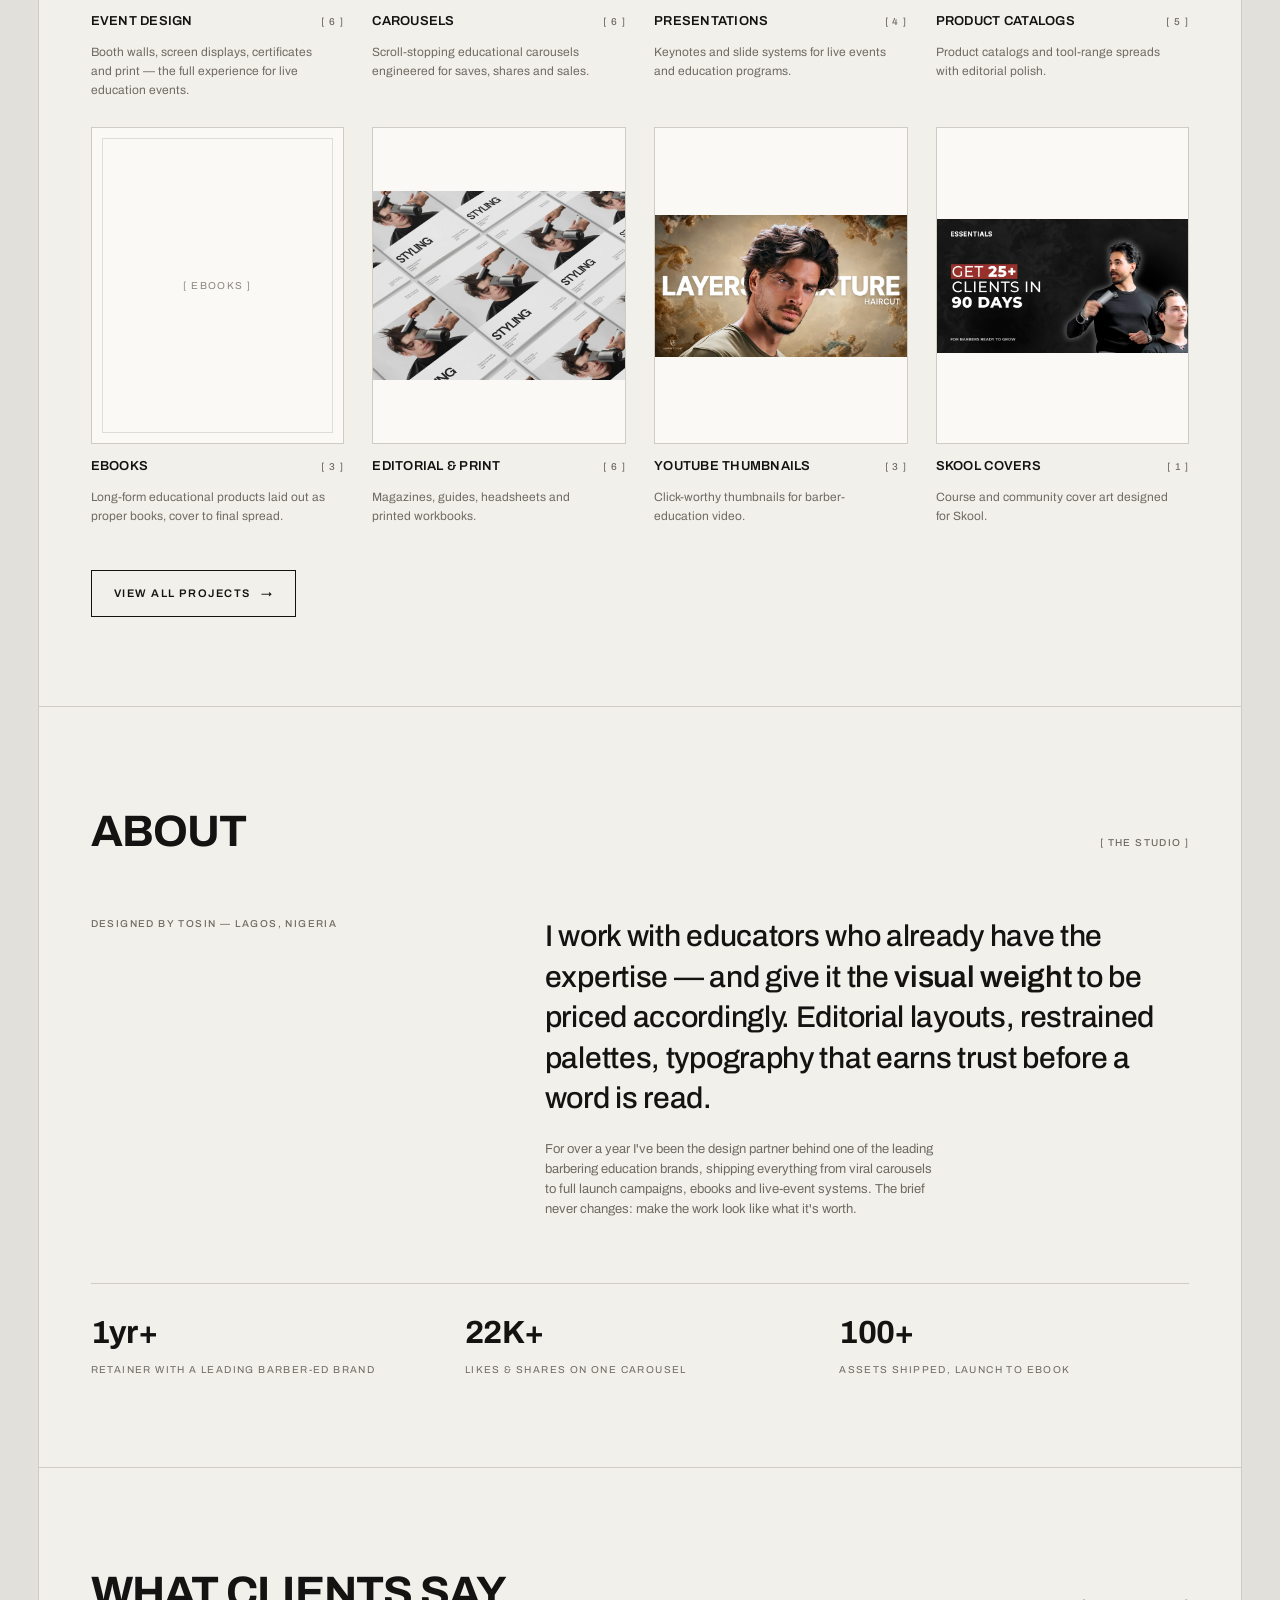
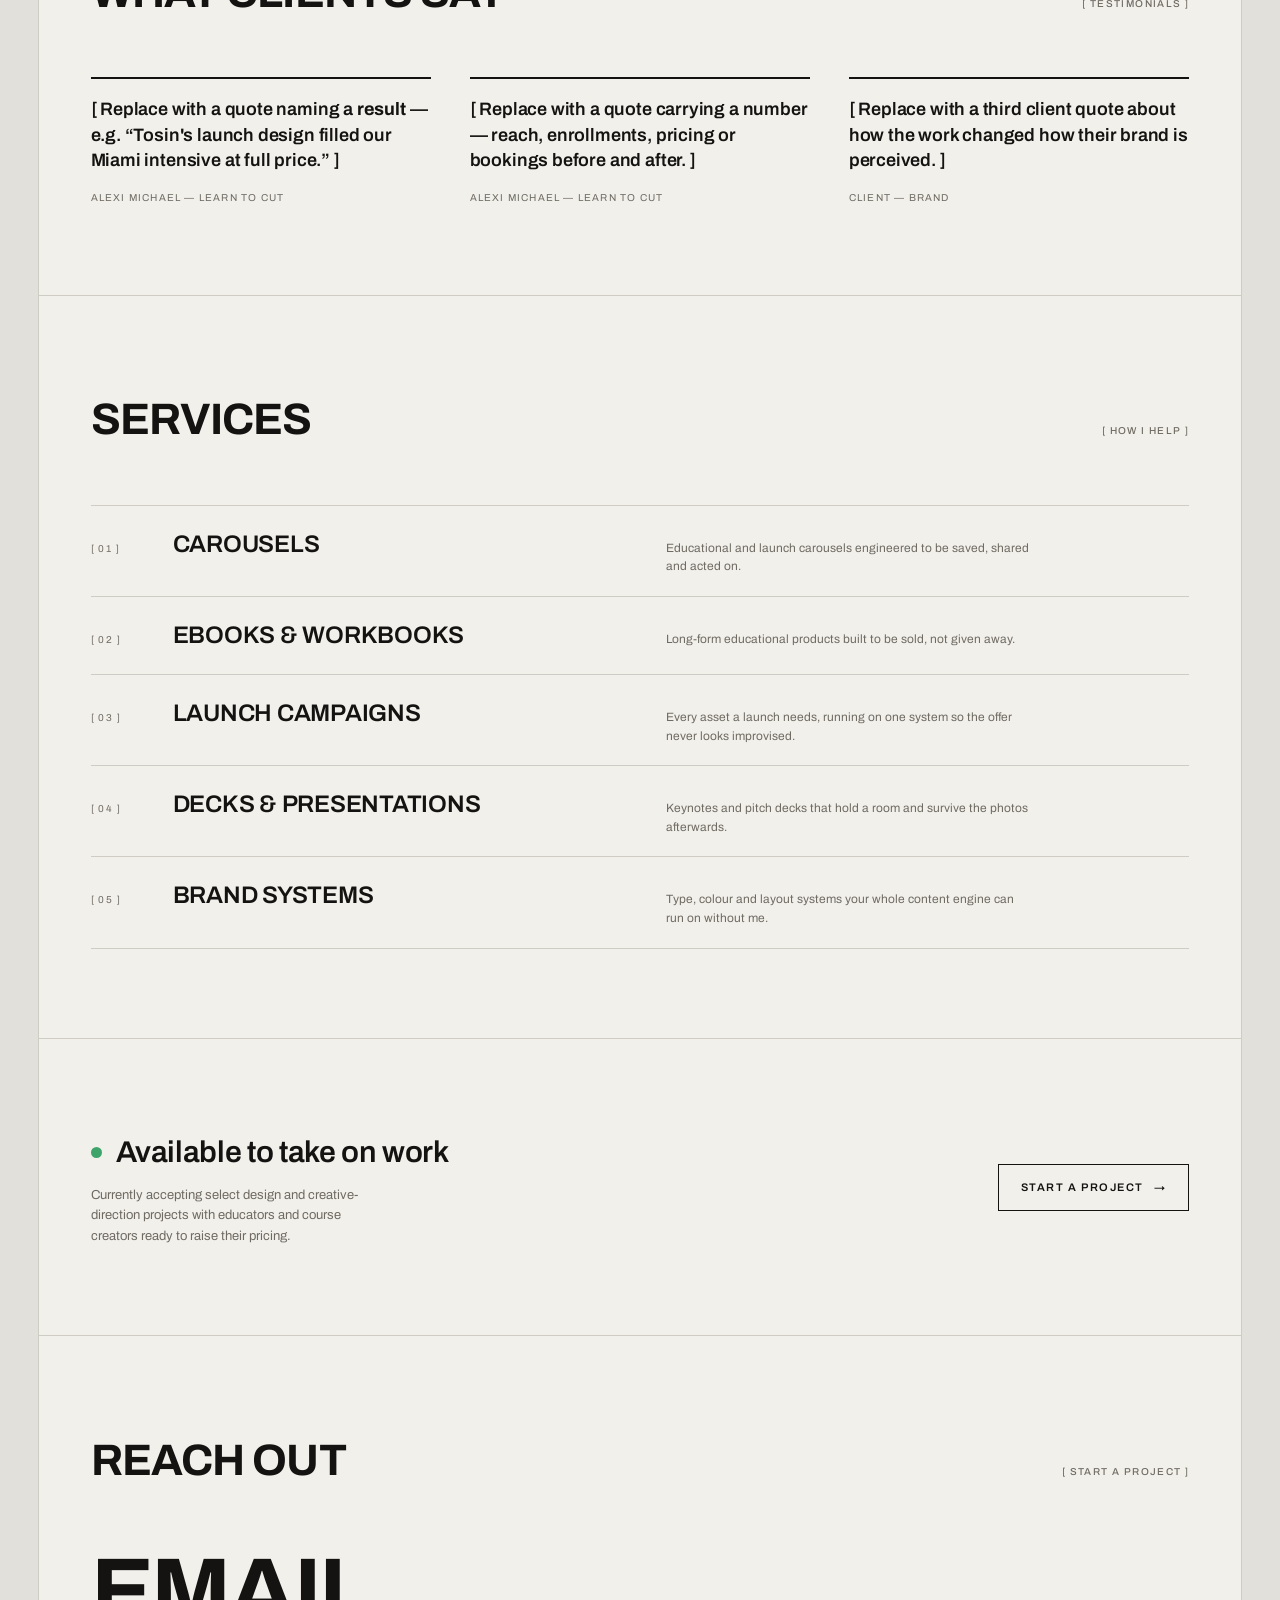
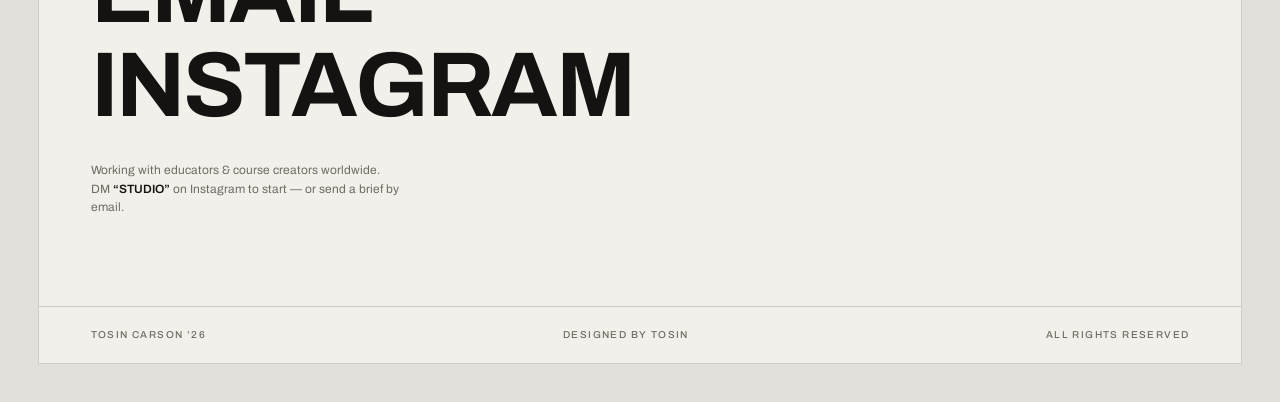
==== commit 5e440c97: "Update index.html" ====
--- a/index.html
+++ b/index.html
@@ -3,7 +3,8 @@
 <head>
 <meta charset="UTF-8">
 <meta name="viewport" content="width=device-width, initial-scale=1.0">
-<title>Tosin Carson — Visual Designer</title>
+<title>Tosin Carson — Design for Educators &amp; Course Creators</title>
+<meta name="description" content="I help educators build brands worth premium pricing — carousels, ebooks, launch campaigns and live-event systems for course creators who sell what they know.">
 <link rel="preconnect" href="https://fonts.googleapis.com">
 <link rel="preconnect" href="https://fonts.gstatic.com" crossorigin>
 <link href="https://fonts.googleapis.com/css2?family=Archivo:ital,wght@0,400;0,500;0,600;0,700;0,800;1,400;1,500;1,600;1,700&display=swap" rel="stylesheet">
@@ -15,22 +16,19 @@
   <header>
     <a class="lbl brand" href="index.html">Tosin Carson</a>
     <nav>
-      <a class="lbl" href="#featured">Featured</a>
-      <a class="lbl" href="#work">Work</a>
-      <a class="lbl" href="work.html">All Work</a>
       <a class="lbl" href="#about">About</a>
-      <a class="lbl" href="#contact">Contact</a>
+      <a class="lbl" href="work.html">Portfolio</a>
+      <a class="lbl" href="#services">Services</a>
     </nav>
-    <span class="lbl dim meta-right hide-sm">Lagos, NG <span id="clock"></span></span>
   </header>
 
   <div class="hero">
     <div class="side reveal">
-      <span class="lbl dim brk">Portfolio</span>
-      <p class="intro">Tosin designs premium visual systems for barbers and barber educators — turning expertise into luxury content that sells out programs, grows audiences, and builds authority.</p>
-    </div>
-    <div class="reveal">
-      <h1>Tosin<br>Carson<br><span class="em">Visual</span><br>Designer</h1>
+      <span class="lbl dim brk">Design &amp; Creative Direction</span>
+      <p class="intro">I build the visual systems educators and course creators use to launch, teach and sell — editorial design that makes expertise look worth what it costs.</p>
+    </div>
+    <div class="reveal hero-title">
+      <h1>I help educators build brands worth premium pricing</h1>
     </div>
   </div>
 
@@ -47,74 +45,164 @@
       <span class="lbl dim brk">Selected Case Studies</span>
     </div>
 
-    <article class="feature reveal">
+    <article class="fp reveal ar-45">
       <div class="feature-head">
         <div class="ttl"><span class="lbl dim brk">01 — Campaign</span><h3>Build Without Limits</h3></div>
         <div class="feature-meta"><span class="stat">Sold out</span><span class="lbl dim">Learn To Cut · 2025</span></div>
       </div>
-      <p class="feature-desc">The launch campaign for Learn To Cut's five-day in-person intensive in Miami — one dark, editorial system running across the event cover, guest-artist announcements, the curriculum breakdown and the application flow. The intake sold out.</p>
-      <div class="mosaic cols-portrait">
-        <a href="images/event-1.webp" target="_blank" rel="noopener"><img src="images/event-1.webp" alt="Build Without Limits — event cover" loading="lazy"></a>
-        <a href="images/event-2.webp" target="_blank" rel="noopener"><img src="images/event-2.webp" alt="Special guests announcement" loading="lazy"></a>
-        <a href="images/event-9.webp" target="_blank" rel="noopener"><img src="images/event-9.webp" alt="Guest artist — John Lloyd" loading="lazy"></a>
-        <a href="images/event-3.webp" target="_blank" rel="noopener"><img src="images/event-3.webp" alt="A complete reset" loading="lazy"></a>
-        <a href="images/event-4.webp" target="_blank" rel="noopener"><img src="images/event-4.webp" alt="Built on four pillars" loading="lazy"></a>
-        <a href="images/event-5.webp" target="_blank" rel="noopener"><img src="images/event-5.webp" alt="Five days, one transformation" loading="lazy"></a>
-        <a href="images/event-8.webp" target="_blank" rel="noopener"><img src="images/event-8.webp" alt="The haircuts clients are asking for" loading="lazy"></a>
-        <a href="images/event-7.webp" target="_blank" rel="noopener"><img src="images/event-7.webp" alt="Alexi Michael — the belief gap" loading="lazy"></a>
-        <a href="images/event-6.webp" target="_blank" rel="noopener"><img src="images/event-6.webp" alt="Ready to close the gap — apply" loading="lazy"></a>
-      </div>
-    </article>
-
-    <article class="feature reveal">
+      <p class="feature-desc">Learn To Cut needed to fill a five-day in-person intensive in Miami at premium pricing. I built one dark editorial system and ran it across every touchpoint — event cover, guest-artist announcements, curriculum breakdown, application flow — so the offer read as a serious professional program rather than another workshop. The intake sold out.</p>
+      <div class="fp-bar">
+        <span class="lbl dim brk">9 Assets</span>
+        <div class="hctrl">
+          <button class="harrow prev" aria-label="Scroll Build Without Limits left">&lsaquo;</button>
+          <button class="harrow next" aria-label="Scroll Build Without Limits right">&rsaquo;</button>
+        </div>
+      </div>
+      <div class="hscroll">
+        <a class="card" href="images/event-1.webp" target="_blank" rel="noopener"><div class="frame"><img src="images/event-1.webp" alt="Build Without Limits — event cover" loading="lazy" onerror="this.remove()"><span class="ph">[ Campaign ]</span></div></a>
+        <a class="card" href="images/event-2.webp" target="_blank" rel="noopener"><div class="frame"><img src="images/event-2.webp" alt="Special guests announcement" loading="lazy" onerror="this.remove()"><span class="ph">[ Campaign ]</span></div></a>
+        <a class="card" href="images/event-9.webp" target="_blank" rel="noopener"><div class="frame"><img src="images/event-9.webp" alt="Guest artist — John Lloyd" loading="lazy" onerror="this.remove()"><span class="ph">[ Campaign ]</span></div></a>
+        <a class="card" href="images/event-3.webp" target="_blank" rel="noopener"><div class="frame"><img src="images/event-3.webp" alt="A complete reset" loading="lazy" onerror="this.remove()"><span class="ph">[ Campaign ]</span></div></a>
+        <a class="card" href="images/event-4.webp" target="_blank" rel="noopener"><div class="frame"><img src="images/event-4.webp" alt="Built on four pillars" loading="lazy" onerror="this.remove()"><span class="ph">[ Campaign ]</span></div></a>
+        <a class="card" href="images/event-5.webp" target="_blank" rel="noopener"><div class="frame"><img src="images/event-5.webp" alt="Five days, one transformation" loading="lazy" onerror="this.remove()"><span class="ph">[ Campaign ]</span></div></a>
+        <a class="card" href="images/event-8.webp" target="_blank" rel="noopener"><div class="frame"><img src="images/event-8.webp" alt="The haircuts clients are asking for" loading="lazy" onerror="this.remove()"><span class="ph">[ Campaign ]</span></div></a>
+        <a class="card" href="images/event-7.webp" target="_blank" rel="noopener"><div class="frame"><img src="images/event-7.webp" alt="Alexi Michael — the belief gap" loading="lazy" onerror="this.remove()"><span class="ph">[ Campaign ]</span></div></a>
+        <a class="card" href="images/event-6.webp" target="_blank" rel="noopener"><div class="frame"><img src="images/event-6.webp" alt="Ready to close the gap — apply" loading="lazy" onerror="this.remove()"><span class="ph">[ Campaign ]</span></div></a>
+      </div>
+    </article>
+
+    <article class="fp reveal ar-169">
       <div class="feature-head">
         <div class="ttl"><span class="lbl dim brk">02 — Presentation</span><h3>Trench Coat Mafia</h3></div>
         <div class="feature-meta"><span class="stat">Live at HairFest</span><span class="lbl dim">Learn To Cut · 2025</span></div>
       </div>
-      <p class="feature-desc">A creative-direction keynote built for HairFest — moodboard and mood-of-the-theme, model and wardrobe direction, shot selection and posting plan, all in one cohesive near-black editorial deck.</p>
-      <div class="mosaic cols-wide">
-        <a href="images/trench-1.webp" target="_blank" rel="noopener"><img src="images/trench-1.webp" alt="Trench Coat Mafia — title" loading="lazy"></a>
-        <a href="images/trench-2.webp" target="_blank" rel="noopener"><img src="images/trench-2.webp" alt="Why did we join forces" loading="lazy"></a>
-        <a href="images/trench-3.webp" target="_blank" rel="noopener"><img src="images/trench-3.webp" alt="Moodboard & direction" loading="lazy"></a>
-        <a href="images/trench-4.webp" target="_blank" rel="noopener"><img src="images/trench-4.webp" alt="Models" loading="lazy"></a>
-        <a href="images/trench-5.webp" target="_blank" rel="noopener"><img src="images/trench-5.webp" alt="Wardrobe" loading="lazy"></a>
-        <a href="images/trench-6.webp" target="_blank" rel="noopener"><img src="images/trench-6.webp" alt="Mood of the theme" loading="lazy"></a>
-        <a href="images/trench-8.webp" target="_blank" rel="noopener"><img src="images/trench-8.webp" alt="Photoshoot direction" loading="lazy"></a>
-        <a href="images/trench-7.webp" target="_blank" rel="noopener"><img src="images/trench-7.webp" alt="Shots selection" loading="lazy"></a>
-      </div>
-    </article>
-
-    <div class="feature-rest" id="featureRest">
-
-    <article class="feature reveal">
+      <p class="feature-desc">A creative-direction keynote for HairFest. I built the whole concept as one near-black editorial deck — mood, model and wardrobe direction, shot selection, posting plan — so the idea could be sold from a stage without a single slide undercutting it.</p>
+      <div class="fp-bar">
+        <span class="lbl dim brk">8 Slides</span>
+        <div class="hctrl">
+          <button class="harrow prev" aria-label="Scroll Trench Coat Mafia left">&lsaquo;</button>
+          <button class="harrow next" aria-label="Scroll Trench Coat Mafia right">&rsaquo;</button>
+        </div>
+      </div>
+      <div class="hscroll">
+        <a class="card" href="images/trench-1.webp" target="_blank" rel="noopener"><div class="frame"><img src="images/trench-1.webp" alt="Trench Coat Mafia — title" loading="lazy" onerror="this.remove()"><span class="ph">[ Slide ]</span></div></a>
+        <a class="card" href="images/trench-2.webp" target="_blank" rel="noopener"><div class="frame"><img src="images/trench-2.webp" alt="Why did we join forces" loading="lazy" onerror="this.remove()"><span class="ph">[ Slide ]</span></div></a>
+        <a class="card" href="images/trench-3.webp" target="_blank" rel="noopener"><div class="frame"><img src="images/trench-3.webp" alt="Moodboard & direction" loading="lazy" onerror="this.remove()"><span class="ph">[ Slide ]</span></div></a>
+        <a class="card" href="images/trench-4.webp" target="_blank" rel="noopener"><div class="frame"><img src="images/trench-4.webp" alt="Models" loading="lazy" onerror="this.remove()"><span class="ph">[ Slide ]</span></div></a>
+        <a class="card" href="images/trench-5.webp" target="_blank" rel="noopener"><div class="frame"><img src="images/trench-5.webp" alt="Wardrobe" loading="lazy" onerror="this.remove()"><span class="ph">[ Slide ]</span></div></a>
+        <a class="card" href="images/trench-6.webp" target="_blank" rel="noopener"><div class="frame"><img src="images/trench-6.webp" alt="Mood of the theme" loading="lazy" onerror="this.remove()"><span class="ph">[ Slide ]</span></div></a>
+        <a class="card" href="images/trench-8.webp" target="_blank" rel="noopener"><div class="frame"><img src="images/trench-8.webp" alt="Photoshoot direction" loading="lazy" onerror="this.remove()"><span class="ph">[ Slide ]</span></div></a>
+        <a class="card" href="images/trench-7.webp" target="_blank" rel="noopener"><div class="frame"><img src="images/trench-7.webp" alt="Shots selection" loading="lazy" onerror="this.remove()"><span class="ph">[ Slide ]</span></div></a>
+      </div>
+    </article>
+
+    <article class="fp reveal ar-45">
       <div class="feature-head">
         <div class="ttl"><span class="lbl dim brk">03 — Carousel</span><h3>Trending In 2026</h3></div>
         <div class="feature-meta"><span class="stat">22K+ likes &amp; shares</span><span class="lbl dim">Learn To Cut · 2026</span></div>
       </div>
-      <p class="feature-desc">An educational carousel on the men's cuts trending into 2026 that broke out — 22,000+ likes and shares. Proof that considered editorial design moves numbers, not just aesthetics. The cover and the video slides, as posted.</p>
-      <div class="mosaic cols-portrait">
-        <a href="images/carousel-3.webp" target="_blank" rel="noopener"><img src="images/carousel-3.webp" alt="Trending In 2026 carousel cover — 22K+ likes" loading="lazy"></a>
-        <video src="images/trending-1.mp4" muted loop autoplay playsinline preload="metadata"></video>
-        <video src="images/trending-2.mp4" muted loop autoplay playsinline preload="metadata"></video>
-        <video src="images/trending-3.mp4" muted loop autoplay playsinline preload="metadata"></video>
-        <video src="images/trending-4.mp4" muted loop autoplay playsinline preload="metadata"></video>
-      </div>
-    </article>
-
-    <article class="feature reveal">
+      <p class="feature-desc">An educational carousel on the men's cuts trending into 2026. It broke out to 22,000+ likes and shares — the clearest evidence I have that editorial restraint outperforms noise. Design moves numbers, not just taste. Cover and video slides, as posted.</p>
+      <div class="fp-bar">
+        <span class="lbl dim brk">5 Slides</span>
+        <div class="hctrl">
+          <button class="harrow prev" aria-label="Scroll Trending In 2026 left">&lsaquo;</button>
+          <button class="harrow next" aria-label="Scroll Trending In 2026 right">&rsaquo;</button>
+        </div>
+      </div>
+      <div class="hscroll">
+        <a class="card" href="images/carousel-3.webp" target="_blank" rel="noopener"><div class="frame"><img src="images/carousel-3.webp" alt="Trending In 2026 carousel cover — 22K+ likes" loading="lazy" onerror="this.remove()"><span class="ph">[ Cover ]</span></div></a>
+        <div class="card"><div class="frame"><video src="images/trending-1.mp4" muted loop autoplay playsinline preload="metadata"></video></div></div>
+        <div class="card"><div class="frame"><video src="images/trending-2.mp4" muted loop autoplay playsinline preload="metadata"></video></div></div>
+        <div class="card"><div class="frame"><video src="images/trending-3.mp4" muted loop autoplay playsinline preload="metadata"></video></div></div>
+        <div class="card"><div class="frame"><video src="images/trending-4.mp4" muted loop autoplay playsinline preload="metadata"></video></div></div>
+      </div>
+    </article>
+
+    <article class="fp reveal ar-169 fit-contain">
       <div class="feature-head">
         <div class="ttl"><span class="lbl dim brk">04 — Thumbnails</span><h3>YouTube Thumbnails</h3></div>
         <div class="feature-meta"><span class="stat">Up to 119K views</span><span class="lbl dim">Learn To Cut · 2025</span></div>
       </div>
-      <p class="feature-desc">The Before / After thumbnail system for Learn To Cut's YouTube — a repeatable template built to earn clicks. Videos have pulled from thousands to 119K+ views, growing the channel's audience.</p>
-      <div class="mosaic cols-wide">
-        <a href="images/youtube-2.webp" target="_blank" rel="noopener"><img src="images/youtube-2.webp" alt="Learn To Cut YouTube thumbnails with view counts" loading="lazy"></a>
-        <a href="images/youtube-1.webp" target="_blank" rel="noopener"><img src="images/youtube-1.webp" alt="Learn To Cut YouTube thumbnails with view counts" loading="lazy"></a>
-      </div>
-    </article>
-
-    </div>
-    <button class="feature-toggle" type="button" aria-expanded="false"><span class="ft-label">Show 2 more projects</span> <span class="chev">&#9662;</span></button>
+      <p class="feature-desc">I built a repeatable Before / After thumbnail system for Learn To Cut's YouTube so the team can ship every upload without redesigning from scratch. Videos have pulled from a few thousand to 119K+ views, and the channel keeps compounding.</p>
+      <div class="fp-bar">
+        <span class="lbl dim brk">2 Sets</span>
+        <div class="hctrl">
+          <button class="harrow prev" aria-label="Scroll YouTube thumbnails left">&lsaquo;</button>
+          <button class="harrow next" aria-label="Scroll YouTube thumbnails right">&rsaquo;</button>
+        </div>
+      </div>
+      <div class="hscroll">
+        <a class="card" href="images/youtube-2.webp" target="_blank" rel="noopener"><div class="frame"><img src="images/youtube-2.webp" alt="Learn To Cut YouTube thumbnails with view counts" loading="lazy" onerror="this.remove()"><span class="ph">[ Thumbnails ]</span></div></a>
+        <a class="card" href="images/youtube-1.webp" target="_blank" rel="noopener"><div class="frame"><img src="images/youtube-1.webp" alt="Learn To Cut YouTube thumbnails with view counts" loading="lazy" onerror="this.remove()"><span class="ph">[ Thumbnails ]</span></div></a>
+      </div>
+    </article>
+
+    <article class="fp reveal ar-32">
+      <div class="feature-head">
+        <div class="ttl"><span class="lbl dim brk">05 — Event Design</span><h3>Reunion</h3></div>
+        <div class="feature-meta"><span class="stat">3-Day Seminar</span><span class="lbl dim">LTC × Glassbox · 2025</span></div>
+      </div>
+      <p class="feature-desc">A 3-day business-first seminar at Glassbox Institute, Toronto. I designed every surface an attendee touched — screen displays, a printed certificate of attendance, a branded notebook they took home — so the program felt premium from the room to the ride home.</p>
+      <div class="fp-bar">
+        <span class="lbl dim brk">3 Surfaces</span>
+        <div class="hctrl">
+          <button class="harrow prev" aria-label="Scroll Reunion left">&lsaquo;</button>
+          <button class="harrow next" aria-label="Scroll Reunion right">&rsaquo;</button>
+        </div>
+      </div>
+      <div class="hscroll">
+        <a class="card" href="images/reunion-2.webp" target="_blank" rel="noopener"><div class="frame"><img src="images/reunion-2.webp" alt="Reunion — event screen display design" loading="lazy" onerror="this.remove()"><span class="ph">[ Event ]</span></div></a>
+        <a class="card" href="images/reunion-3.webp" target="_blank" rel="noopener"><div class="frame"><img src="images/reunion-3.webp" alt="Reunion — certificate of attendance" loading="lazy" onerror="this.remove()"><span class="ph">[ Event ]</span></div></a>
+        <a class="card" href="images/reunion-4.webp" target="_blank" rel="noopener"><div class="frame"><img src="images/reunion-4.webp" alt="Reunion — branded spiral notebook" loading="lazy" onerror="this.remove()"><span class="ph">[ Event ]</span></div></a>
+      </div>
+    </article>
+
+    <article class="fp reveal ar-43">
+      <div class="feature-head">
+        <div class="ttl"><span class="lbl dim brk">06 — Ebooks</span><h3>Ebooks &amp; Guides</h3></div>
+        <div class="feature-meta"><span class="stat">3 Titles</span><span class="lbl dim">Learn To Cut · 2025</span></div>
+      </div>
+      <p class="feature-desc">Three long-form educational products for Learn To Cut — Branding Secrets, Sectioning Secrets and The Full Chair System. I laid each one out as a proper book rather than a PDF: baroque-painting covers against near-black interiors, editorial grids, typography built to hold a reader for forty pages. Knowledge priced like a product has to look like one.</p>
+      <div class="fp-bar">
+        <span class="lbl dim brk">11 Spreads</span>
+        <div class="hctrl">
+          <button class="harrow prev" aria-label="Scroll ebooks left">&lsaquo;</button>
+          <button class="harrow next" aria-label="Scroll ebooks right">&rsaquo;</button>
+        </div>
+      </div>
+      <div class="hscroll">
+        <a class="card" href="images/branding-1.webp" target="_blank" rel="noopener"><div class="frame"><img src="images/branding-1.webp" alt="Branding Secrets — cover" loading="lazy" onerror="this.remove()"><span class="ph">[ Ebook ]</span></div></a>
+        <a class="card" href="images/branding-2.webp" target="_blank" rel="noopener"><div class="frame"><img src="images/branding-2.webp" alt="Branding Secrets — cover and colour spread" loading="lazy" onerror="this.remove()"><span class="ph">[ Ebook ]</span></div></a>
+        <a class="card" href="images/branding-3.webp" target="_blank" rel="noopener"><div class="frame"><img src="images/branding-3.webp" alt="Branding Secrets — title page and author introduction" loading="lazy" onerror="this.remove()"><span class="ph">[ Ebook ]</span></div></a>
+        <a class="card" href="images/branding-4.webp" target="_blank" rel="noopener"><div class="frame"><img src="images/branding-4.webp" alt="Branding Secrets — define why your shop exists" loading="lazy" onerror="this.remove()"><span class="ph">[ Ebook ]</span></div></a>
+        <a class="card" href="images/branding-5.webp" target="_blank" rel="noopener"><div class="frame"><img src="images/branding-5.webp" alt="Branding Secrets — design the feeling when they walk in" loading="lazy" onerror="this.remove()"><span class="ph">[ Ebook ]</span></div></a>
+        <a class="card" href="images/branding-6.webp" target="_blank" rel="noopener"><div class="frame"><img src="images/branding-6.webp" alt="Branding Secrets — branded product spread" loading="lazy" onerror="this.remove()"><span class="ph">[ Ebook ]</span></div></a>
+        <a class="card" href="images/sectioning-1.webp" target="_blank" rel="noopener"><div class="frame"><img src="images/sectioning-1.webp" alt="Sectioning Secrets — cover spread" loading="lazy" onerror="this.remove()"><span class="ph">[ Ebook ]</span></div></a>
+        <a class="card" href="images/sectioning-2.webp" target="_blank" rel="noopener"><div class="frame"><img src="images/sectioning-2.webp" alt="Sectioning Secrets — stacked covers" loading="lazy" onerror="this.remove()"><span class="ph">[ Ebook ]</span></div></a>
+        <a class="card" href="images/sectioning-3.webp" target="_blank" rel="noopener"><div class="frame"><img src="images/sectioning-3.webp" alt="Sectioning Secrets — the four quadrant foundation" loading="lazy" onerror="this.remove()"><span class="ph">[ Ebook ]</span></div></a>
+        <a class="card" href="images/chair-1.webp" target="_blank" rel="noopener"><div class="frame"><img src="images/chair-1.webp" alt="The Full Chair System — hardcover" loading="lazy" onerror="this.remove()"><span class="ph">[ Ebook ]</span></div></a>
+        <a class="card" href="images/chair-2.webp" target="_blank" rel="noopener"><div class="frame"><img src="images/chair-2.webp" alt="The Full Chair System — stacked covers" loading="lazy" onerror="this.remove()"><span class="ph">[ Ebook ]</span></div></a>
+      </div>
+    </article>
+
+    <article class="fp reveal ar-169">
+      <div class="feature-head">
+        <div class="ttl"><span class="lbl dim brk">07 — Environmental</span><h3>Expo Booth Wall</h3></div>
+        <div class="feature-meta"><span class="stat">Live Install</span><span class="lbl dim">Learn To Cut · 2025</span></div>
+      </div>
+      <p class="feature-desc">A full-width booth wall built to sell the room while the chair stayed busy. One headline carrying the offer, a scannable way in, the programme broken into four proof columns, and a run of member results down the right side — priced, evidenced and legible from across the hall.</p>
+      <div class="fp-bar">
+        <span class="lbl dim brk">2 Views</span>
+        <div class="hctrl">
+          <button class="harrow prev" aria-label="Scroll expo booth left">&lsaquo;</button>
+          <button class="harrow next" aria-label="Scroll expo booth right">&rsaquo;</button>
+        </div>
+      </div>
+      <div class="hscroll">
+        <a class="card fit" href="images/backdrop-1.webp" target="_blank" rel="noopener"><div class="frame"><img src="images/backdrop-1.webp" alt="Expo booth wall — full artwork" loading="lazy" onerror="this.remove()"><span class="ph">[ Booth ]</span></div></a>
+        <a class="card" href="images/backdrop-2.webp" target="_blank" rel="noopener"><div class="frame"><img src="images/backdrop-2.webp" alt="Expo booth wall installed on the show floor" loading="lazy" onerror="this.remove()"><span class="ph">[ Booth ]</span></div></a>
+      </div>
+    </article>
   </section>
 
   <section id="work">
@@ -123,6 +211,12 @@
       <span class="lbl dim brk">By Category</span>
     </div>
     <div class="cat-grid">
+
+      <a class="cat reveal" href="work.html#events">
+        <div class="frame"><img src="images/reunion-2.webp" alt="Event design category" loading="lazy" onerror="this.remove()"><span class="ph">[ Event Design ]</span></div>
+        <div class="row"><h3>Event Design</h3><span class="lbl dim brk">6</span></div>
+        <p>Booth walls, screen displays, certificates and print — the full experience for live education events.</p>
+      </a>
 
       <a class="cat reveal" href="work.html#carousels">
         <div class="frame"><img src="images/carousel-1.webp" alt="Carousels category — Instagram carousel design" loading="lazy" onerror="this.remove()"><span class="ph">[ Carousels ]</span></div>
@@ -142,6 +236,12 @@
         <p>Product catalogs and tool-range spreads with editorial polish.</p>
       </a>
 
+      <a class="cat reveal" href="work.html#ebooks">
+        <div class="frame"><img src="images/branding-1.webp" alt="Ebooks category — Branding Secrets cover" loading="lazy" onerror="this.remove()"><span class="ph">[ Ebooks ]</span></div>
+        <div class="row"><h3>Ebooks</h3><span class="lbl dim brk">3</span></div>
+        <p>Long-form educational products laid out as proper books, cover to final spread.</p>
+      </a>
+
       <a class="cat reveal" href="work.html#editorial">
         <div class="frame"><img src="images/editorial-1.webp" alt="Editorial and print category" loading="lazy" onerror="this.remove()"><span class="ph">[ Editorial &amp; Print ]</span></div>
         <div class="row"><h3>Editorial &amp; Print</h3><span class="lbl dim brk">6</span></div>
@@ -161,7 +261,7 @@
       </a>
 
     </div>
-    <a class="btn reveal" href="work.html">View all work <span class="arw">&rarr;</span></a>
+    <a class="btn reveal" href="work.html">View all projects <span class="arw">&rarr;</span></a>
   </section>
 
   <section id="about" class="about">
@@ -172,8 +272,8 @@
     <div class="about-grid reveal">
       <span class="lbl dim">Designed by Tosin — Lagos, Nigeria</span>
       <div>
-        <p class="big">I work with barbers and barber educators who have real expertise — and give it the <span class="serif">visual weight</span> it deserves. Editorial layouts, restrained palettes, typography that earns trust before a word is read.</p>
-        <p style="margin-top:20px;font-size:13px;color:var(--muted);max-width:56ch">For over a year I've been the design partner behind one of the leading barbering education brands — designing everything from viral carousels to complete launch campaigns, ebooks and live-event presentations. My focus is simple: content that looks premium and converts.</p>
+        <p class="big">I work with educators who already have the expertise — and give it the <span class="serif">visual weight</span> to be priced accordingly. Editorial layouts, restrained palettes, typography that earns trust before a word is read.</p>
+        <p style="margin-top:20px;font-size:13px;color:var(--muted);max-width:56ch">For over a year I've been the design partner behind one of the leading barbering education brands, shipping everything from viral carousels to full launch campaigns, ebooks and live-event systems. The brief never changes: make the work look like what it's worth.</p>
       </div>
     </div>
     <div class="about-facts reveal">
@@ -189,23 +289,23 @@
       <span class="lbl dim brk">Testimonials</span>
     </div>
     <div class="tst-grid reveal">
-      <div class="tst"><blockquote>[ Paste one of Alexi's messages here — e.g. “These are <span class="mk">fire</span> 🔥” ]</blockquote><div class="who">Alexi Michael — Learn To Cut</div></div>
-      <div class="tst"><blockquote>[ A second message — something specific about a result or the quality ]</blockquote><div class="who">Alexi Michael — Learn To Cut</div></div>
-      <div class="tst"><blockquote>[ A third short quote from a client, if you have one ]</blockquote><div class="who">Client — Brand</div></div>
+      <div class="tst"><blockquote>[ Replace with a quote naming a <span class="mk">result</span> — e.g. “Tosin's launch design filled our Miami intensive at full price.” ]</blockquote><div class="who">Alexi Michael — Learn To Cut</div></div>
+      <div class="tst"><blockquote>[ Replace with a quote carrying a number — reach, enrollments, pricing or bookings before and after. ]</blockquote><div class="who">Alexi Michael — Learn To Cut</div></div>
+      <div class="tst"><blockquote>[ Replace with a third client quote about how the work changed how their brand is perceived. ]</blockquote><div class="who">Client — Brand</div></div>
     </div>
   </section>
 
   <section id="services" class="svc">
     <div class="sec-head reveal">
       <h2>Services</h2>
-      <span class="lbl dim brk">What I Make</span>
+      <span class="lbl dim brk">How I Help</span>
     </div>
     <div class="svc-list reveal">
-      <div class="svc-row"><span class="idx">[ 01 ]</span><h3>Carousels</h3><p>Educational and launch carousels engineered for saves, shares and sales.</p></div>
-      <div class="svc-row"><span class="idx">[ 02 ]</span><h3>Ebooks &amp; Workbooks</h3><p>Long-form educational products laid out with editorial care.</p></div>
-      <div class="svc-row"><span class="idx">[ 03 ]</span><h3>Launch Campaigns</h3><p>Full asset suites — posters, reveals, banners, stories — around one cohesive system.</p></div>
-      <div class="svc-row"><span class="idx">[ 04 ]</span><h3>Decks &amp; Presentations</h3><p>Keynotes and pitch decks for live events and education programs.</p></div>
-      <div class="svc-row"><span class="idx">[ 05 ]</span><h3>Brand Systems</h3><p>Type, color and layout systems your whole content engine can run on.</p></div>
+      <div class="svc-row"><span class="idx">[ 01 ]</span><h3>Carousels</h3><p>Educational and launch carousels engineered to be saved, shared and acted on.</p></div>
+      <div class="svc-row"><span class="idx">[ 02 ]</span><h3>Ebooks &amp; Workbooks</h3><p>Long-form educational products built to be sold, not given away.</p></div>
+      <div class="svc-row"><span class="idx">[ 03 ]</span><h3>Launch Campaigns</h3><p>Every asset a launch needs, running on one system so the offer never looks improvised.</p></div>
+      <div class="svc-row"><span class="idx">[ 04 ]</span><h3>Decks &amp; Presentations</h3><p>Keynotes and pitch decks that hold a room and survive the photos afterwards.</p></div>
+      <div class="svc-row"><span class="idx">[ 05 ]</span><h3>Brand Systems</h3><p>Type, colour and layout systems your whole content engine can run on without me.</p></div>
     </div>
   </section>
 
@@ -213,7 +313,7 @@
     <div class="avail-inner reveal">
       <div>
         <div class="status"><span class="dot"></span>Available to take on work</div>
-        <p class="sub">Currently booking select design projects with barbers and barber educators.</p>
+        <p class="sub">Currently accepting select design and creative-direction projects with educators and course creators ready to raise their pricing.</p>
       </div>
       <a class="btn" href="#contact" style="margin-top:0">Start a project <span class="arw">&rarr;</span></a>
     </div>
@@ -228,7 +328,7 @@
       <a href="mailto:hello@designedbytosin.com">Email</a>
       <a href="https://instagram.com/" target="_blank" rel="noopener">Instagram</a>
     </div>
-    <p class="note reveal">Working with barbers &amp; barber educators worldwide. DM <b>“STUDIO”</b> on Instagram to start — or send a brief by email.</p>
+    <p class="note reveal">Working with educators &amp; course creators worldwide. DM <b>“STUDIO”</b> on Instagram to start — or send a brief by email.</p>
   </section>
 
   <footer>
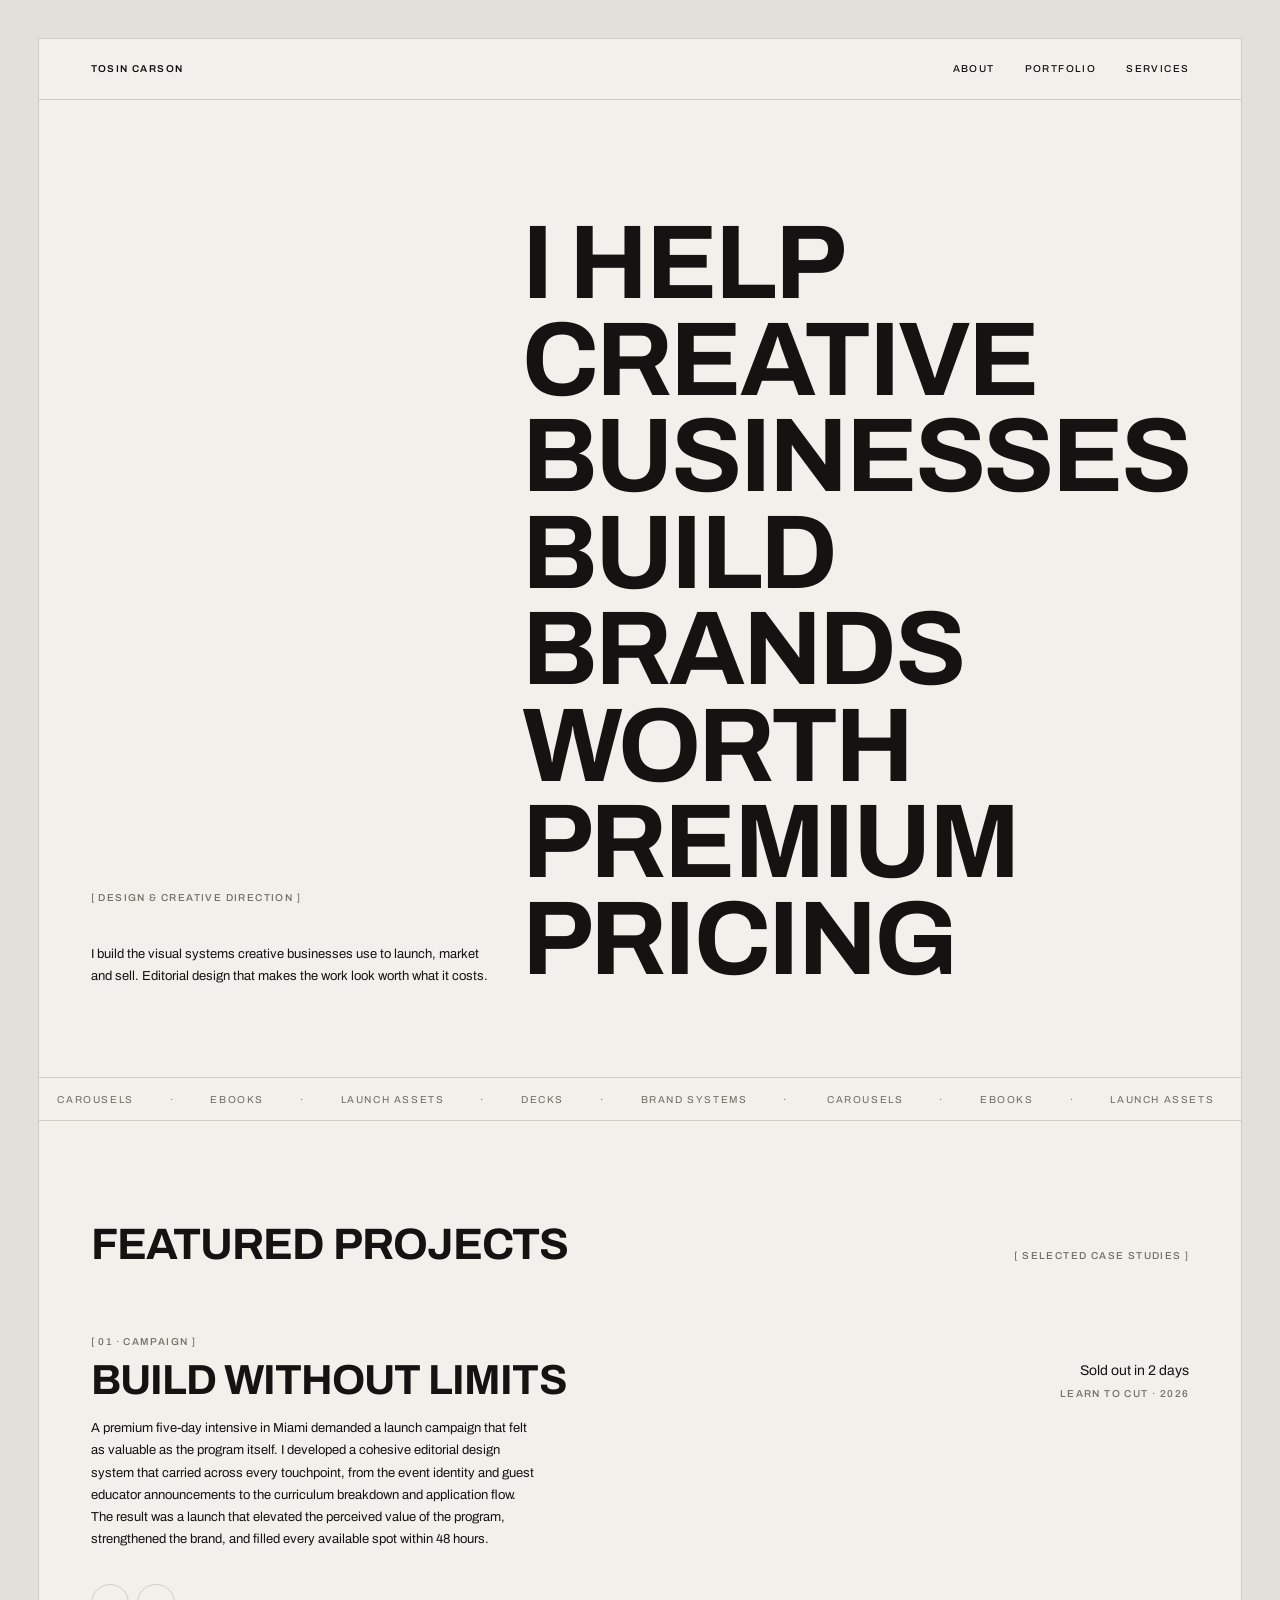
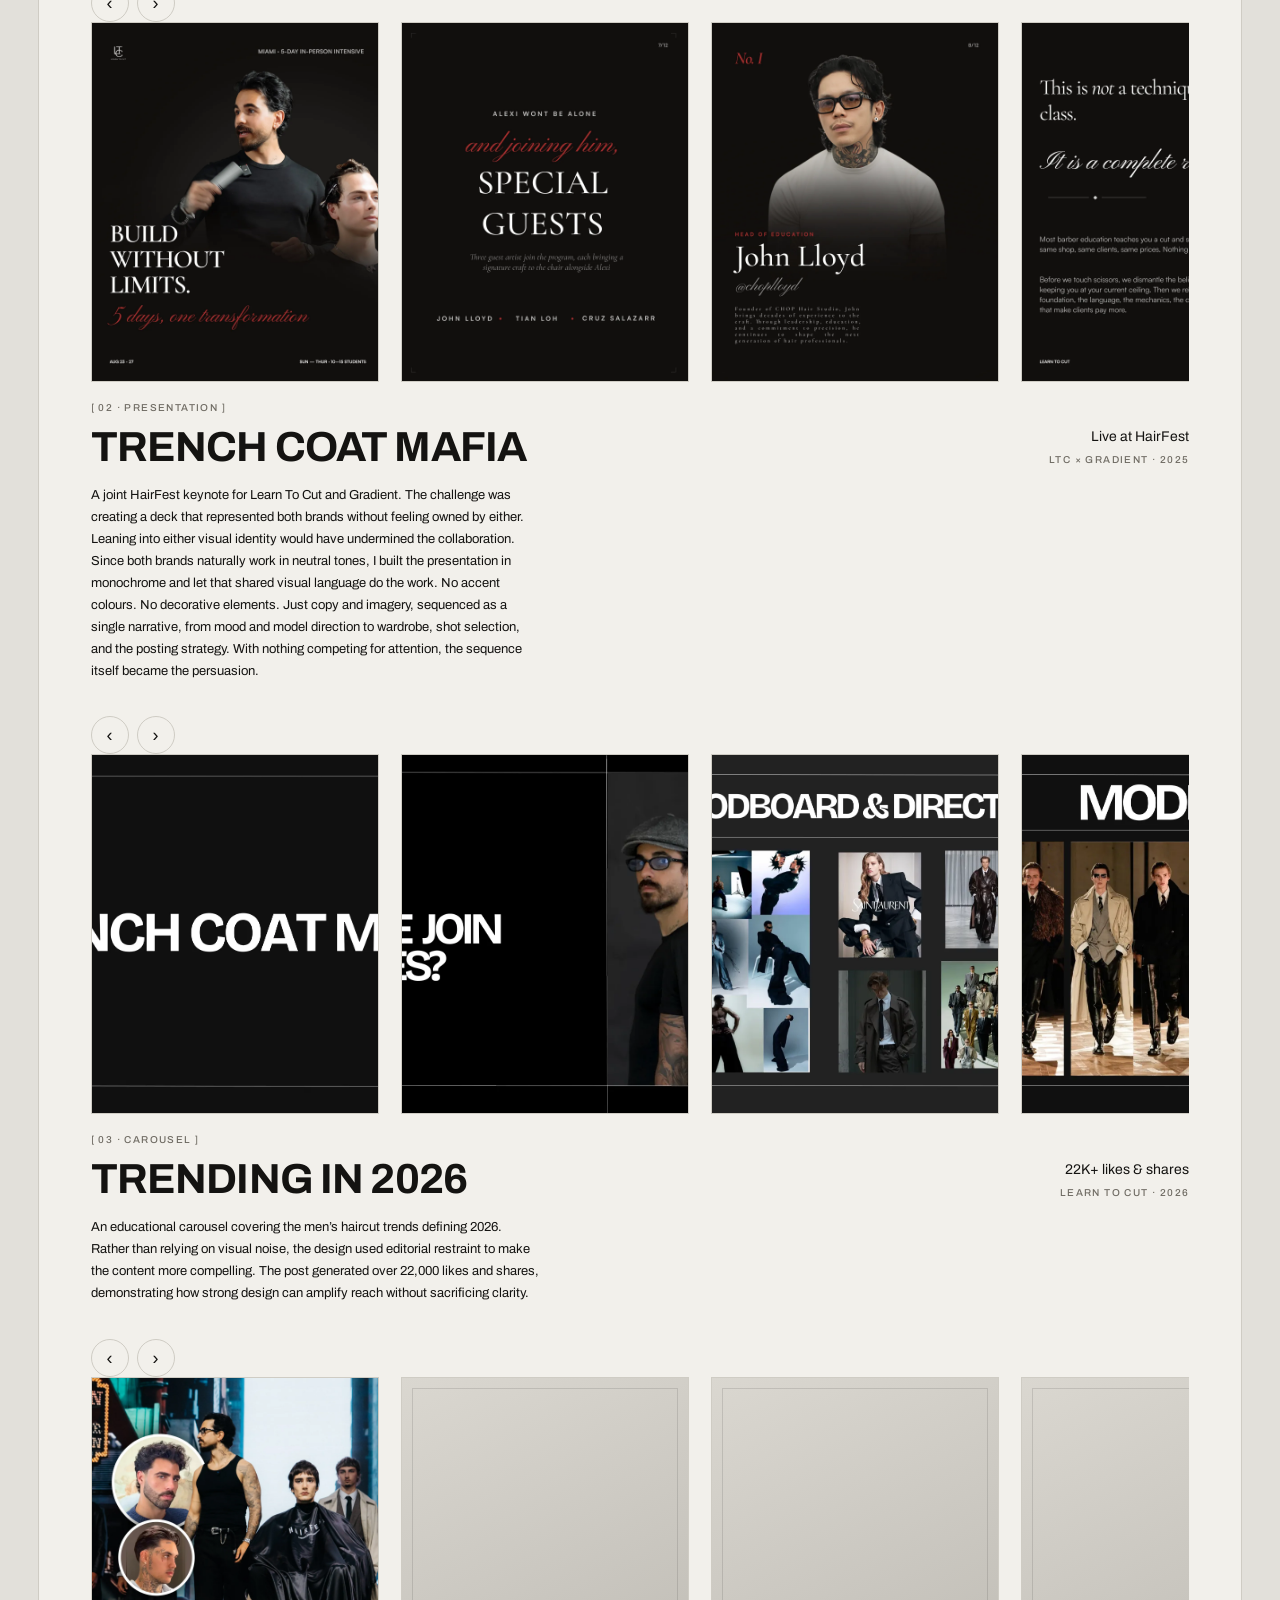
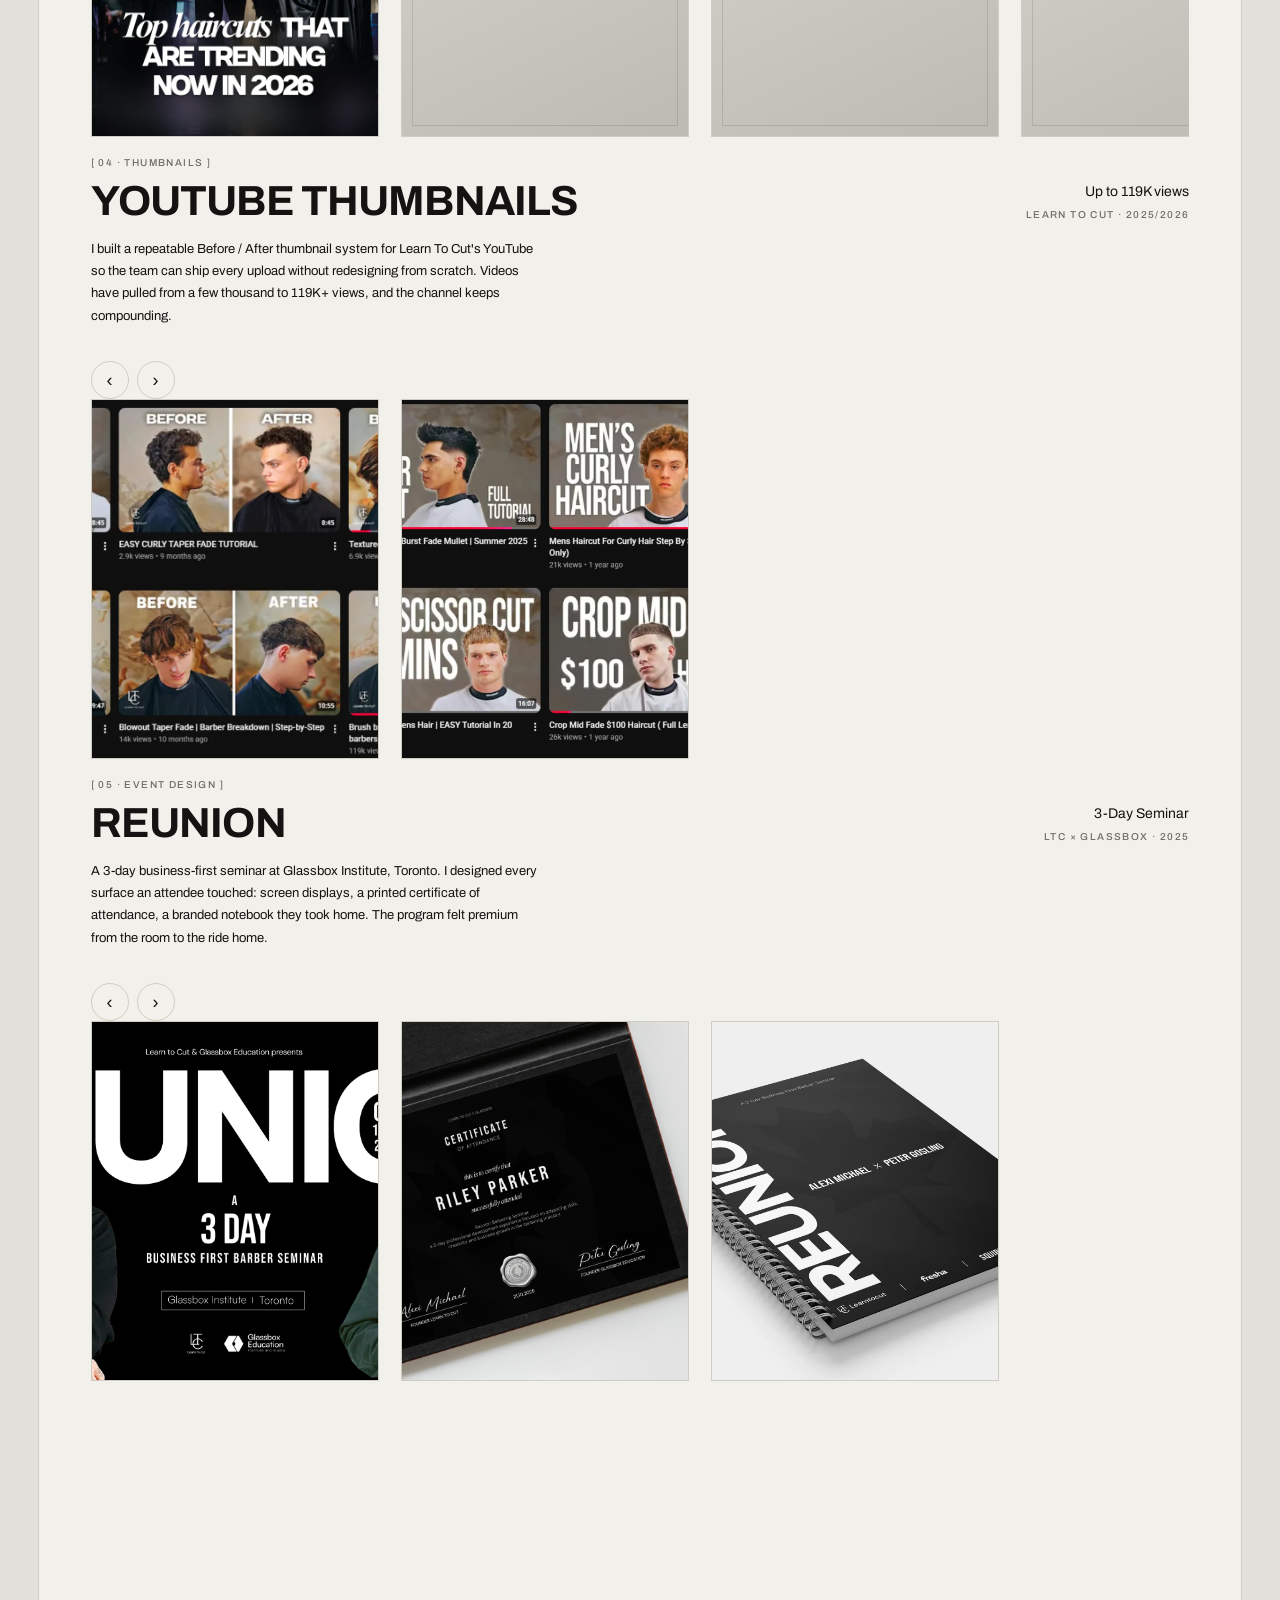
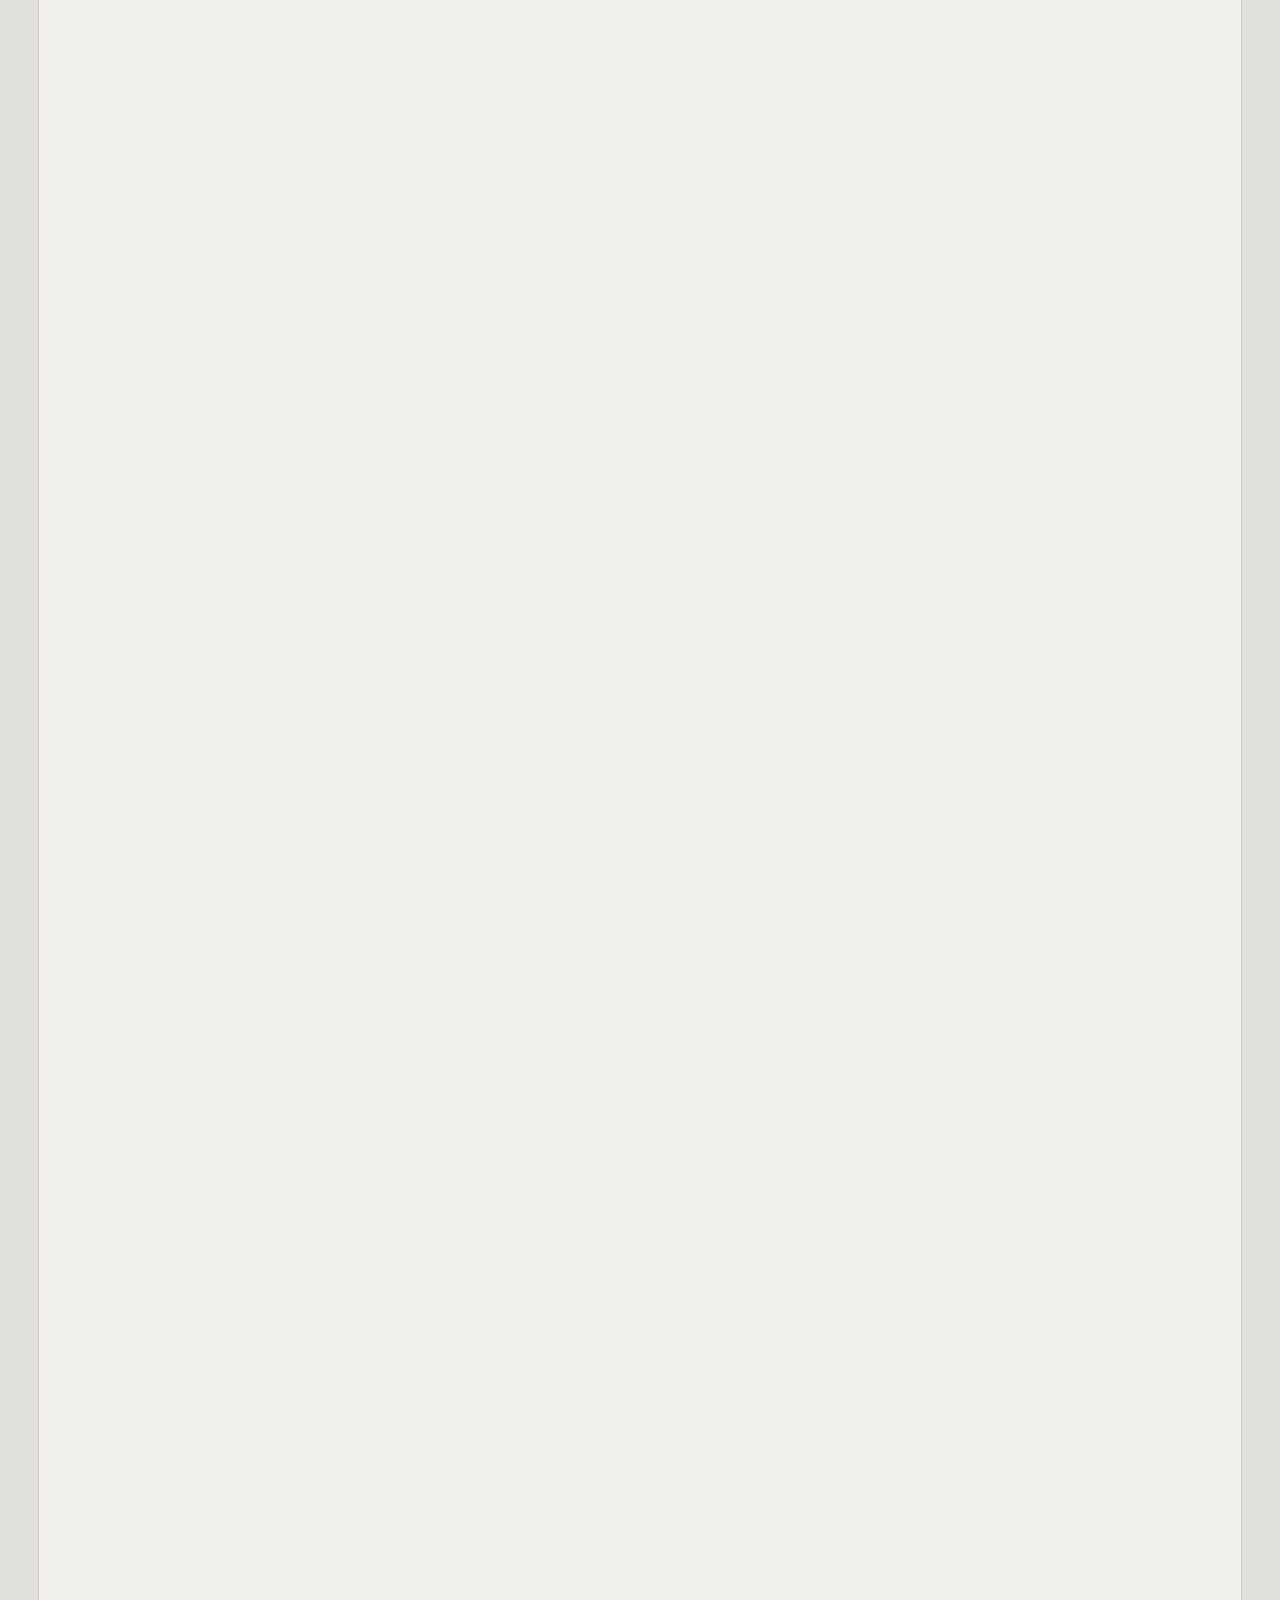
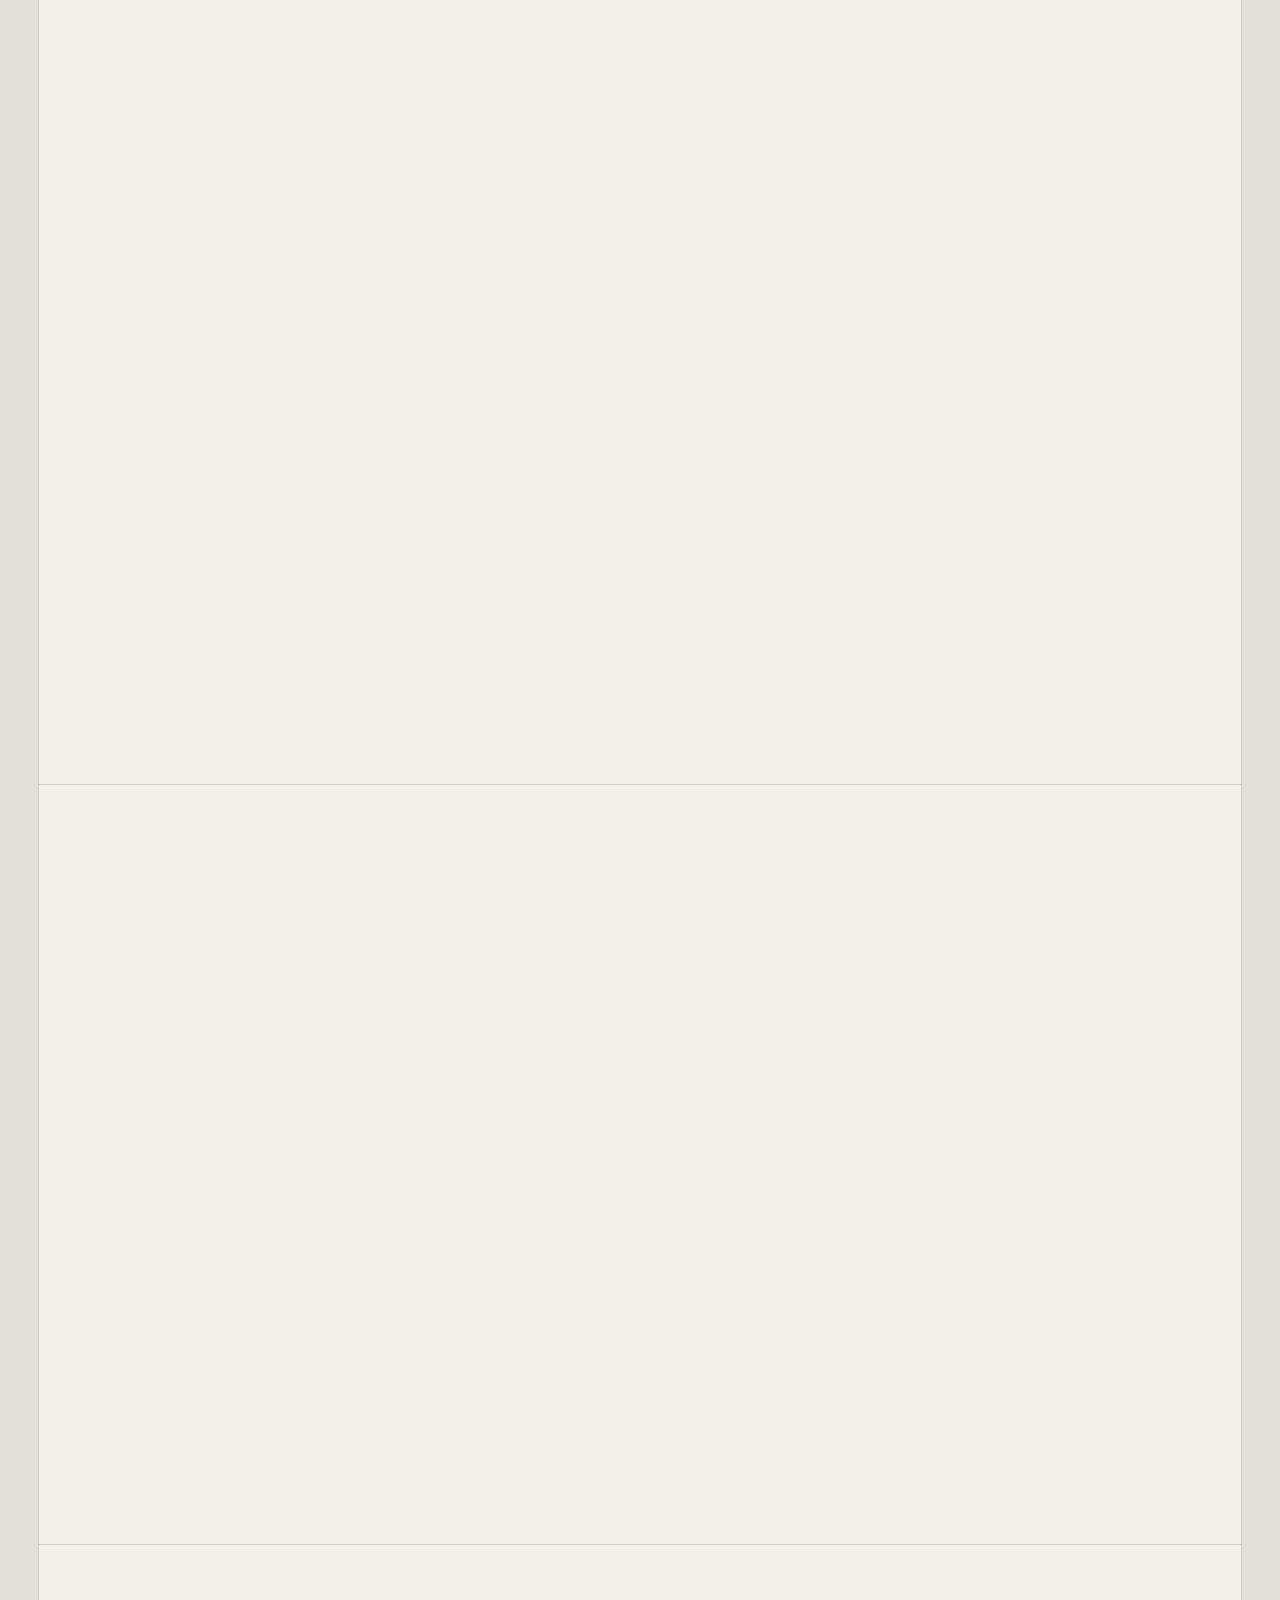
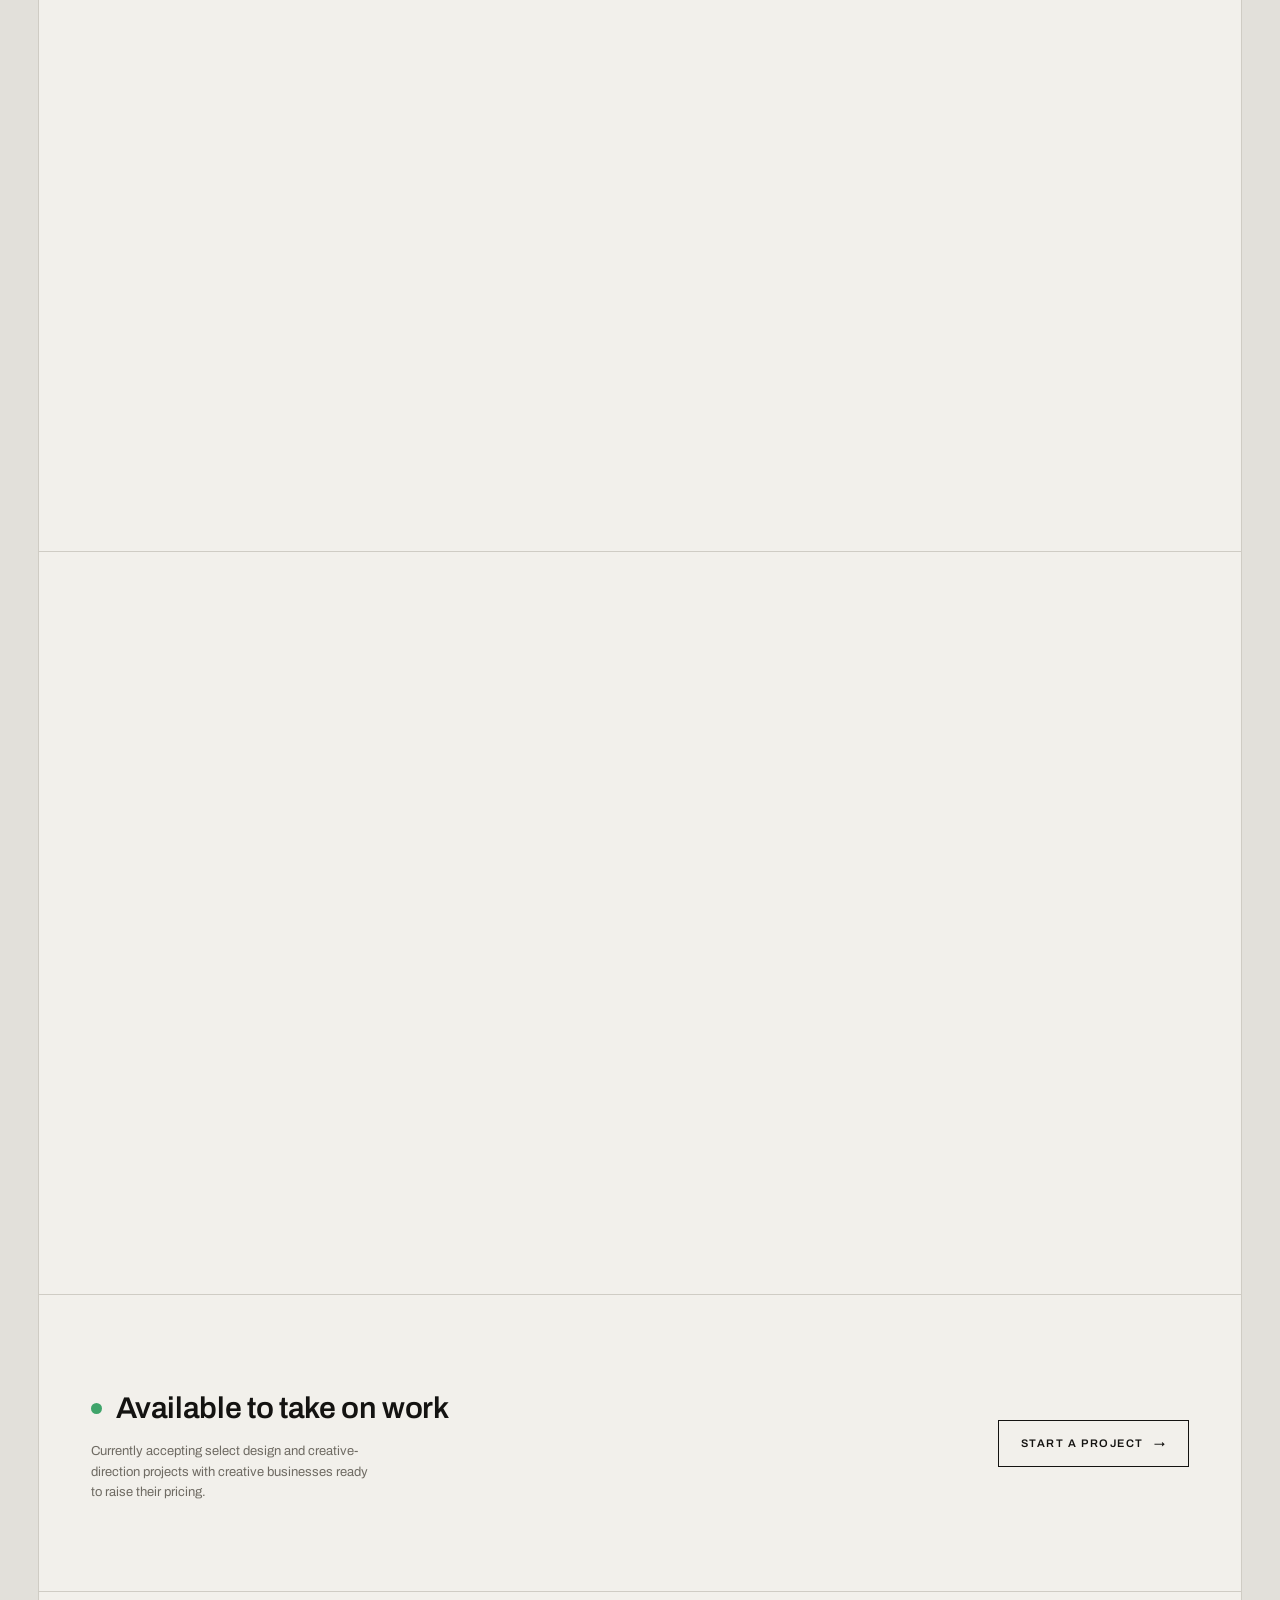
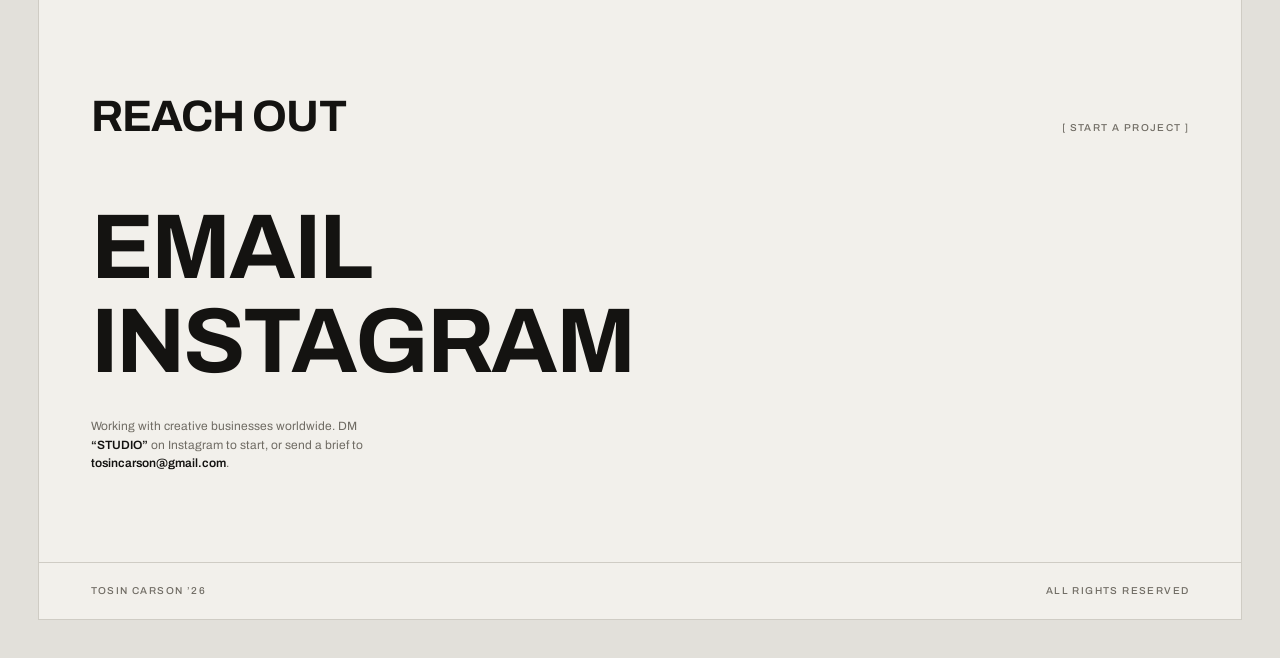
==== commit d2aa3a09: "Update index.html" ====
--- a/index.html
+++ b/index.html
@@ -3,8 +3,8 @@
 <head>
 <meta charset="UTF-8">
 <meta name="viewport" content="width=device-width, initial-scale=1.0">
-<title>Tosin Carson — Design for Educators &amp; Course Creators</title>
-<meta name="description" content="I help educators build brands worth premium pricing — carousels, ebooks, launch campaigns and live-event systems for course creators who sell what they know.">
+<title>Tosin Carson · Design for Creative Businesses</title>
+<meta name="description" content="I help creative businesses build brands worth premium pricing: carousels, ebooks, launch campaigns and live-event systems for brands that need to look worth what they charge.">
 <link rel="preconnect" href="https://fonts.googleapis.com">
 <link rel="preconnect" href="https://fonts.gstatic.com" crossorigin>
 <link href="https://fonts.googleapis.com/css2?family=Archivo:ital,wght@0,400;0,500;0,600;0,700;0,800;1,400;1,500;1,600;1,700&display=swap" rel="stylesheet">
@@ -25,18 +25,16 @@
   <div class="hero">
     <div class="side reveal">
       <span class="lbl dim brk">Design &amp; Creative Direction</span>
-      <p class="intro">I build the visual systems educators and course creators use to launch, teach and sell — editorial design that makes expertise look worth what it costs.</p>
+      <p class="intro">I build the visual systems creative businesses use to launch, market and sell. Editorial design that makes the work look worth what it costs.</p>
     </div>
     <div class="reveal hero-title">
-      <h1>I help educators build brands worth premium pricing</h1>
+      <h1>I help creative businesses build brands worth premium pricing</h1>
     </div>
   </div>
 
   <div class="ticker" aria-hidden="true">
     <div class="track">
-      <span>Carousels</span><span>·</span><span>Ebooks</span><span>·</span><span>Launch Assets</span><span>·</span><span>Decks</span><span>·</span><span>Brand Systems</span><span>·</span><span>Designed by Tosin</span><span>·</span>
-      <span>Carousels</span><span>·</span><span>Ebooks</span><span>·</span><span>Launch Assets</span><span>·</span><span>Decks</span><span>·</span><span>Brand Systems</span><span>·</span><span>Designed by Tosin</span><span>·</span>
-    </div>
+      <span>Carousels</span><span>·</span><span>Ebooks</span><span>·</span><span>Launch Assets</span><span>·</span><span>Decks</span><span>·</span><span>Brand Systems</span><span>·</span>      <span>Carousels</span><span>·</span><span>Ebooks</span><span>·</span><span>Launch Assets</span><span>·</span><span>Decks</span><span>·</span><span>Brand Systems</span><span>·</span>    </div>
   </div>
 
   <section id="featured">
@@ -47,45 +45,43 @@
 
     <article class="fp reveal ar-45">
       <div class="feature-head">
-        <div class="ttl"><span class="lbl dim brk">01 — Campaign</span><h3>Build Without Limits</h3></div>
-        <div class="feature-meta"><span class="stat">Sold out</span><span class="lbl dim">Learn To Cut · 2025</span></div>
-      </div>
-      <p class="feature-desc">Learn To Cut needed to fill a five-day in-person intensive in Miami at premium pricing. I built one dark editorial system and ran it across every touchpoint — event cover, guest-artist announcements, curriculum breakdown, application flow — so the offer read as a serious professional program rather than another workshop. The intake sold out.</p>
-      <div class="fp-bar">
-        <span class="lbl dim brk">9 Assets</span>
+        <div class="ttl"><span class="lbl dim brk">01 · Campaign</span><h3>Build Without Limits</h3></div>
+        <div class="feature-meta"><span class="stat">Sold out in 2 days</span><span class="lbl dim">Learn To Cut · 2026</span></div>
+      </div>
+      <p class="feature-desc">A premium five-day intensive in Miami demanded a launch campaign that felt as valuable as the program itself. I developed a cohesive editorial design system that carried across every touchpoint, from the event identity and guest educator announcements to the curriculum breakdown and application flow. The result was a launch that elevated the perceived value of the program, strengthened the brand, and filled every available spot within 48 hours.</p>
+      <div class="fp-bar">
         <div class="hctrl">
           <button class="harrow prev" aria-label="Scroll Build Without Limits left">&lsaquo;</button>
           <button class="harrow next" aria-label="Scroll Build Without Limits right">&rsaquo;</button>
         </div>
       </div>
       <div class="hscroll">
-        <a class="card" href="images/event-1.webp" target="_blank" rel="noopener"><div class="frame"><img src="images/event-1.webp" alt="Build Without Limits — event cover" loading="lazy" onerror="this.remove()"><span class="ph">[ Campaign ]</span></div></a>
+        <a class="card" href="images/event-1.webp" target="_blank" rel="noopener"><div class="frame"><img src="images/event-1.webp" alt="Build Without Limits: event cover" loading="lazy" onerror="this.remove()"><span class="ph">[ Campaign ]</span></div></a>
         <a class="card" href="images/event-2.webp" target="_blank" rel="noopener"><div class="frame"><img src="images/event-2.webp" alt="Special guests announcement" loading="lazy" onerror="this.remove()"><span class="ph">[ Campaign ]</span></div></a>
-        <a class="card" href="images/event-9.webp" target="_blank" rel="noopener"><div class="frame"><img src="images/event-9.webp" alt="Guest artist — John Lloyd" loading="lazy" onerror="this.remove()"><span class="ph">[ Campaign ]</span></div></a>
+        <a class="card" href="images/event-9.webp" target="_blank" rel="noopener"><div class="frame"><img src="images/event-9.webp" alt="Guest artist: John Lloyd" loading="lazy" onerror="this.remove()"><span class="ph">[ Campaign ]</span></div></a>
         <a class="card" href="images/event-3.webp" target="_blank" rel="noopener"><div class="frame"><img src="images/event-3.webp" alt="A complete reset" loading="lazy" onerror="this.remove()"><span class="ph">[ Campaign ]</span></div></a>
         <a class="card" href="images/event-4.webp" target="_blank" rel="noopener"><div class="frame"><img src="images/event-4.webp" alt="Built on four pillars" loading="lazy" onerror="this.remove()"><span class="ph">[ Campaign ]</span></div></a>
         <a class="card" href="images/event-5.webp" target="_blank" rel="noopener"><div class="frame"><img src="images/event-5.webp" alt="Five days, one transformation" loading="lazy" onerror="this.remove()"><span class="ph">[ Campaign ]</span></div></a>
         <a class="card" href="images/event-8.webp" target="_blank" rel="noopener"><div class="frame"><img src="images/event-8.webp" alt="The haircuts clients are asking for" loading="lazy" onerror="this.remove()"><span class="ph">[ Campaign ]</span></div></a>
-        <a class="card" href="images/event-7.webp" target="_blank" rel="noopener"><div class="frame"><img src="images/event-7.webp" alt="Alexi Michael — the belief gap" loading="lazy" onerror="this.remove()"><span class="ph">[ Campaign ]</span></div></a>
-        <a class="card" href="images/event-6.webp" target="_blank" rel="noopener"><div class="frame"><img src="images/event-6.webp" alt="Ready to close the gap — apply" loading="lazy" onerror="this.remove()"><span class="ph">[ Campaign ]</span></div></a>
+        <a class="card" href="images/event-7.webp" target="_blank" rel="noopener"><div class="frame"><img src="images/event-7.webp" alt="Alexi Michael: the belief gap" loading="lazy" onerror="this.remove()"><span class="ph">[ Campaign ]</span></div></a>
+        <a class="card" href="images/event-6.webp" target="_blank" rel="noopener"><div class="frame"><img src="images/event-6.webp" alt="Ready to close the gap: apply" loading="lazy" onerror="this.remove()"><span class="ph">[ Campaign ]</span></div></a>
       </div>
     </article>
 
     <article class="fp reveal ar-169">
       <div class="feature-head">
-        <div class="ttl"><span class="lbl dim brk">02 — Presentation</span><h3>Trench Coat Mafia</h3></div>
-        <div class="feature-meta"><span class="stat">Live at HairFest</span><span class="lbl dim">Learn To Cut · 2025</span></div>
-      </div>
-      <p class="feature-desc">A creative-direction keynote for HairFest. I built the whole concept as one near-black editorial deck — mood, model and wardrobe direction, shot selection, posting plan — so the idea could be sold from a stage without a single slide undercutting it.</p>
-      <div class="fp-bar">
-        <span class="lbl dim brk">8 Slides</span>
+        <div class="ttl"><span class="lbl dim brk">02 · Presentation</span><h3>Trench Coat Mafia</h3></div>
+        <div class="feature-meta"><span class="stat">Live at HairFest</span><span class="lbl dim">LTC × Gradient · 2025</span></div>
+      </div>
+      <p class="feature-desc">A joint HairFest keynote for Learn To Cut and Gradient. The challenge was creating a deck that represented both brands without feeling owned by either. Leaning into either visual identity would have undermined the collaboration. Since both brands naturally work in neutral tones, I built the presentation in monochrome and let that shared visual language do the work. No accent colours. No decorative elements. Just copy and imagery, sequenced as a single narrative, from mood and model direction to wardrobe, shot selection, and the posting strategy. With nothing competing for attention, the sequence itself became the persuasion.</p>
+      <div class="fp-bar">
         <div class="hctrl">
           <button class="harrow prev" aria-label="Scroll Trench Coat Mafia left">&lsaquo;</button>
           <button class="harrow next" aria-label="Scroll Trench Coat Mafia right">&rsaquo;</button>
         </div>
       </div>
       <div class="hscroll">
-        <a class="card" href="images/trench-1.webp" target="_blank" rel="noopener"><div class="frame"><img src="images/trench-1.webp" alt="Trench Coat Mafia — title" loading="lazy" onerror="this.remove()"><span class="ph">[ Slide ]</span></div></a>
+        <a class="card" href="images/trench-1.webp" target="_blank" rel="noopener"><div class="frame"><img src="images/trench-1.webp" alt="Trench Coat Mafia: title" loading="lazy" onerror="this.remove()"><span class="ph">[ Slide ]</span></div></a>
         <a class="card" href="images/trench-2.webp" target="_blank" rel="noopener"><div class="frame"><img src="images/trench-2.webp" alt="Why did we join forces" loading="lazy" onerror="this.remove()"><span class="ph">[ Slide ]</span></div></a>
         <a class="card" href="images/trench-3.webp" target="_blank" rel="noopener"><div class="frame"><img src="images/trench-3.webp" alt="Moodboard & direction" loading="lazy" onerror="this.remove()"><span class="ph">[ Slide ]</span></div></a>
         <a class="card" href="images/trench-4.webp" target="_blank" rel="noopener"><div class="frame"><img src="images/trench-4.webp" alt="Models" loading="lazy" onerror="this.remove()"><span class="ph">[ Slide ]</span></div></a>
@@ -98,19 +94,18 @@
 
     <article class="fp reveal ar-45">
       <div class="feature-head">
-        <div class="ttl"><span class="lbl dim brk">03 — Carousel</span><h3>Trending In 2026</h3></div>
+        <div class="ttl"><span class="lbl dim brk">03 · Carousel</span><h3>Trending In 2026</h3></div>
         <div class="feature-meta"><span class="stat">22K+ likes &amp; shares</span><span class="lbl dim">Learn To Cut · 2026</span></div>
       </div>
-      <p class="feature-desc">An educational carousel on the men's cuts trending into 2026. It broke out to 22,000+ likes and shares — the clearest evidence I have that editorial restraint outperforms noise. Design moves numbers, not just taste. Cover and video slides, as posted.</p>
-      <div class="fp-bar">
-        <span class="lbl dim brk">5 Slides</span>
+      <p class="feature-desc">An educational carousel covering the men’s haircut trends defining 2026. Rather than relying on visual noise, the design used editorial restraint to make the content more compelling. The post generated over 22,000 likes and shares, demonstrating how strong design can amplify reach without sacrificing clarity.</p>
+      <div class="fp-bar">
         <div class="hctrl">
           <button class="harrow prev" aria-label="Scroll Trending In 2026 left">&lsaquo;</button>
           <button class="harrow next" aria-label="Scroll Trending In 2026 right">&rsaquo;</button>
         </div>
       </div>
       <div class="hscroll">
-        <a class="card" href="images/carousel-3.webp" target="_blank" rel="noopener"><div class="frame"><img src="images/carousel-3.webp" alt="Trending In 2026 carousel cover — 22K+ likes" loading="lazy" onerror="this.remove()"><span class="ph">[ Cover ]</span></div></a>
+        <a class="card" href="images/carousel-3.webp" target="_blank" rel="noopener"><div class="frame"><img src="images/carousel-3.webp" alt="Trending In 2026 carousel cover: 22K+ likes" loading="lazy" onerror="this.remove()"><span class="ph">[ Cover ]</span></div></a>
         <div class="card"><div class="frame"><video src="images/trending-1.mp4" muted loop autoplay playsinline preload="metadata"></video></div></div>
         <div class="card"><div class="frame"><video src="images/trending-2.mp4" muted loop autoplay playsinline preload="metadata"></video></div></div>
         <div class="card"><div class="frame"><video src="images/trending-3.mp4" muted loop autoplay playsinline preload="metadata"></video></div></div>
@@ -120,12 +115,11 @@
 
     <article class="fp reveal ar-169 fit-contain">
       <div class="feature-head">
-        <div class="ttl"><span class="lbl dim brk">04 — Thumbnails</span><h3>YouTube Thumbnails</h3></div>
-        <div class="feature-meta"><span class="stat">Up to 119K views</span><span class="lbl dim">Learn To Cut · 2025</span></div>
+        <div class="ttl"><span class="lbl dim brk">04 · Thumbnails</span><h3>YouTube Thumbnails</h3></div>
+        <div class="feature-meta"><span class="stat">Up to 119K views</span><span class="lbl dim">Learn To Cut · 2025/2026</span></div>
       </div>
       <p class="feature-desc">I built a repeatable Before / After thumbnail system for Learn To Cut's YouTube so the team can ship every upload without redesigning from scratch. Videos have pulled from a few thousand to 119K+ views, and the channel keeps compounding.</p>
       <div class="fp-bar">
-        <span class="lbl dim brk">2 Sets</span>
         <div class="hctrl">
           <button class="harrow prev" aria-label="Scroll YouTube thumbnails left">&lsaquo;</button>
           <button class="harrow next" aria-label="Scroll YouTube thumbnails right">&rsaquo;</button>
@@ -139,67 +133,64 @@
 
     <article class="fp reveal ar-32">
       <div class="feature-head">
-        <div class="ttl"><span class="lbl dim brk">05 — Event Design</span><h3>Reunion</h3></div>
+        <div class="ttl"><span class="lbl dim brk">05 · Event Design</span><h3>Reunion</h3></div>
         <div class="feature-meta"><span class="stat">3-Day Seminar</span><span class="lbl dim">LTC × Glassbox · 2025</span></div>
       </div>
-      <p class="feature-desc">A 3-day business-first seminar at Glassbox Institute, Toronto. I designed every surface an attendee touched — screen displays, a printed certificate of attendance, a branded notebook they took home — so the program felt premium from the room to the ride home.</p>
-      <div class="fp-bar">
-        <span class="lbl dim brk">3 Surfaces</span>
+      <p class="feature-desc">A 3-day business-first seminar at Glassbox Institute, Toronto. I designed every surface an attendee touched: screen displays, a printed certificate of attendance, a branded notebook they took home. The program felt premium from the room to the ride home.</p>
+      <div class="fp-bar">
         <div class="hctrl">
           <button class="harrow prev" aria-label="Scroll Reunion left">&lsaquo;</button>
           <button class="harrow next" aria-label="Scroll Reunion right">&rsaquo;</button>
         </div>
       </div>
       <div class="hscroll">
-        <a class="card" href="images/reunion-2.webp" target="_blank" rel="noopener"><div class="frame"><img src="images/reunion-2.webp" alt="Reunion — event screen display design" loading="lazy" onerror="this.remove()"><span class="ph">[ Event ]</span></div></a>
-        <a class="card" href="images/reunion-3.webp" target="_blank" rel="noopener"><div class="frame"><img src="images/reunion-3.webp" alt="Reunion — certificate of attendance" loading="lazy" onerror="this.remove()"><span class="ph">[ Event ]</span></div></a>
-        <a class="card" href="images/reunion-4.webp" target="_blank" rel="noopener"><div class="frame"><img src="images/reunion-4.webp" alt="Reunion — branded spiral notebook" loading="lazy" onerror="this.remove()"><span class="ph">[ Event ]</span></div></a>
+        <a class="card" href="images/reunion-2.webp" target="_blank" rel="noopener"><div class="frame"><img src="images/reunion-2.webp" alt="Reunion: event screen display design" loading="lazy" onerror="this.remove()"><span class="ph">[ Event ]</span></div></a>
+        <a class="card" href="images/reunion-3.webp" target="_blank" rel="noopener"><div class="frame"><img src="images/reunion-3.webp" alt="Reunion: certificate of attendance" loading="lazy" onerror="this.remove()"><span class="ph">[ Event ]</span></div></a>
+        <a class="card" href="images/reunion-4.webp" target="_blank" rel="noopener"><div class="frame"><img src="images/reunion-4.webp" alt="Reunion: branded spiral notebook" loading="lazy" onerror="this.remove()"><span class="ph">[ Event ]</span></div></a>
       </div>
     </article>
 
     <article class="fp reveal ar-43">
       <div class="feature-head">
-        <div class="ttl"><span class="lbl dim brk">06 — Ebooks</span><h3>Ebooks &amp; Guides</h3></div>
-        <div class="feature-meta"><span class="stat">3 Titles</span><span class="lbl dim">Learn To Cut · 2025</span></div>
-      </div>
-      <p class="feature-desc">Three long-form educational products for Learn To Cut — Branding Secrets, Sectioning Secrets and The Full Chair System. I laid each one out as a proper book rather than a PDF: baroque-painting covers against near-black interiors, editorial grids, typography built to hold a reader for forty pages. Knowledge priced like a product has to look like one.</p>
-      <div class="fp-bar">
-        <span class="lbl dim brk">11 Spreads</span>
+        <div class="ttl"><span class="lbl dim brk">06 · Ebooks</span><h3>Ebooks &amp; Guides</h3></div>
+        <div class="feature-meta"><span class="stat">Lead Magnets</span><span class="lbl dim">Learn To Cut · 2025/2026</span></div>
+      </div>
+      <p class="feature-desc">Three educational publications for Learn To Cut: Branding Secrets, Sectioning Secrets, and The Full Chair System. Each was designed with the structure and pacing of a printed book rather than the aesthetics of a digital PDF. Editorial layouts, restrained typography, and baroque-inspired imagery gave the content the authority its price demanded.</p>
+      <div class="fp-bar">
         <div class="hctrl">
           <button class="harrow prev" aria-label="Scroll ebooks left">&lsaquo;</button>
           <button class="harrow next" aria-label="Scroll ebooks right">&rsaquo;</button>
         </div>
       </div>
       <div class="hscroll">
-        <a class="card" href="images/branding-1.webp" target="_blank" rel="noopener"><div class="frame"><img src="images/branding-1.webp" alt="Branding Secrets — cover" loading="lazy" onerror="this.remove()"><span class="ph">[ Ebook ]</span></div></a>
-        <a class="card" href="images/branding-2.webp" target="_blank" rel="noopener"><div class="frame"><img src="images/branding-2.webp" alt="Branding Secrets — cover and colour spread" loading="lazy" onerror="this.remove()"><span class="ph">[ Ebook ]</span></div></a>
-        <a class="card" href="images/branding-3.webp" target="_blank" rel="noopener"><div class="frame"><img src="images/branding-3.webp" alt="Branding Secrets — title page and author introduction" loading="lazy" onerror="this.remove()"><span class="ph">[ Ebook ]</span></div></a>
-        <a class="card" href="images/branding-4.webp" target="_blank" rel="noopener"><div class="frame"><img src="images/branding-4.webp" alt="Branding Secrets — define why your shop exists" loading="lazy" onerror="this.remove()"><span class="ph">[ Ebook ]</span></div></a>
-        <a class="card" href="images/branding-5.webp" target="_blank" rel="noopener"><div class="frame"><img src="images/branding-5.webp" alt="Branding Secrets — design the feeling when they walk in" loading="lazy" onerror="this.remove()"><span class="ph">[ Ebook ]</span></div></a>
-        <a class="card" href="images/branding-6.webp" target="_blank" rel="noopener"><div class="frame"><img src="images/branding-6.webp" alt="Branding Secrets — branded product spread" loading="lazy" onerror="this.remove()"><span class="ph">[ Ebook ]</span></div></a>
-        <a class="card" href="images/sectioning-1.webp" target="_blank" rel="noopener"><div class="frame"><img src="images/sectioning-1.webp" alt="Sectioning Secrets — cover spread" loading="lazy" onerror="this.remove()"><span class="ph">[ Ebook ]</span></div></a>
-        <a class="card" href="images/sectioning-2.webp" target="_blank" rel="noopener"><div class="frame"><img src="images/sectioning-2.webp" alt="Sectioning Secrets — stacked covers" loading="lazy" onerror="this.remove()"><span class="ph">[ Ebook ]</span></div></a>
-        <a class="card" href="images/sectioning-3.webp" target="_blank" rel="noopener"><div class="frame"><img src="images/sectioning-3.webp" alt="Sectioning Secrets — the four quadrant foundation" loading="lazy" onerror="this.remove()"><span class="ph">[ Ebook ]</span></div></a>
-        <a class="card" href="images/chair-1.webp" target="_blank" rel="noopener"><div class="frame"><img src="images/chair-1.webp" alt="The Full Chair System — hardcover" loading="lazy" onerror="this.remove()"><span class="ph">[ Ebook ]</span></div></a>
-        <a class="card" href="images/chair-2.webp" target="_blank" rel="noopener"><div class="frame"><img src="images/chair-2.webp" alt="The Full Chair System — stacked covers" loading="lazy" onerror="this.remove()"><span class="ph">[ Ebook ]</span></div></a>
+        <a class="card" href="images/branding-1.webp" target="_blank" rel="noopener"><div class="frame"><img src="images/branding-1.webp" alt="Branding Secrets: cover" loading="lazy" onerror="this.remove()"><span class="ph">[ Ebook ]</span></div></a>
+        <a class="card" href="images/branding-2.webp" target="_blank" rel="noopener"><div class="frame"><img src="images/branding-2.webp" alt="Branding Secrets: cover and colour spread" loading="lazy" onerror="this.remove()"><span class="ph">[ Ebook ]</span></div></a>
+        <a class="card" href="images/branding-3.webp" target="_blank" rel="noopener"><div class="frame"><img src="images/branding-3.webp" alt="Branding Secrets: title page and author introduction" loading="lazy" onerror="this.remove()"><span class="ph">[ Ebook ]</span></div></a>
+        <a class="card" href="images/branding-4.webp" target="_blank" rel="noopener"><div class="frame"><img src="images/branding-4.webp" alt="Branding Secrets: define why your shop exists" loading="lazy" onerror="this.remove()"><span class="ph">[ Ebook ]</span></div></a>
+        <a class="card" href="images/branding-5.webp" target="_blank" rel="noopener"><div class="frame"><img src="images/branding-5.webp" alt="Branding Secrets: design the feeling when they walk in" loading="lazy" onerror="this.remove()"><span class="ph">[ Ebook ]</span></div></a>
+        <a class="card" href="images/branding-6.webp" target="_blank" rel="noopener"><div class="frame"><img src="images/branding-6.webp" alt="Branding Secrets: branded product spread" loading="lazy" onerror="this.remove()"><span class="ph">[ Ebook ]</span></div></a>
+        <a class="card" href="images/sectioning-1.webp" target="_blank" rel="noopener"><div class="frame"><img src="images/sectioning-1.webp" alt="Sectioning Secrets: cover spread" loading="lazy" onerror="this.remove()"><span class="ph">[ Ebook ]</span></div></a>
+        <a class="card" href="images/sectioning-2.webp" target="_blank" rel="noopener"><div class="frame"><img src="images/sectioning-2.webp" alt="Sectioning Secrets: stacked covers" loading="lazy" onerror="this.remove()"><span class="ph">[ Ebook ]</span></div></a>
+        <a class="card" href="images/sectioning-3.webp" target="_blank" rel="noopener"><div class="frame"><img src="images/sectioning-3.webp" alt="Sectioning Secrets: the four quadrant foundation" loading="lazy" onerror="this.remove()"><span class="ph">[ Ebook ]</span></div></a>
+        <a class="card" href="images/chair-1.webp" target="_blank" rel="noopener"><div class="frame"><img src="images/chair-1.webp" alt="The Full Chair System: hardcover" loading="lazy" onerror="this.remove()"><span class="ph">[ Ebook ]</span></div></a>
+        <a class="card" href="images/chair-2.webp" target="_blank" rel="noopener"><div class="frame"><img src="images/chair-2.webp" alt="The Full Chair System: stacked covers" loading="lazy" onerror="this.remove()"><span class="ph">[ Ebook ]</span></div></a>
       </div>
     </article>
 
     <article class="fp reveal ar-169">
       <div class="feature-head">
-        <div class="ttl"><span class="lbl dim brk">07 — Environmental</span><h3>Expo Booth Wall</h3></div>
+        <div class="ttl"><span class="lbl dim brk">07 · Environmental</span><h3>Expo Booth Wall</h3></div>
         <div class="feature-meta"><span class="stat">Live Install</span><span class="lbl dim">Learn To Cut · 2025</span></div>
       </div>
-      <p class="feature-desc">A full-width booth wall built to sell the room while the chair stayed busy. One headline carrying the offer, a scannable way in, the programme broken into four proof columns, and a run of member results down the right side — priced, evidenced and legible from across the hall.</p>
-      <div class="fp-bar">
-        <span class="lbl dim brk">2 Views</span>
+      <p class="feature-desc">A full-width booth wall built to sell the room while the chair stayed busy. One headline carrying the offer, a scannable way in, the programme broken into four proof columns, and a run of member results down the right side. Priced, evidenced and legible from across the hall.</p>
+      <div class="fp-bar">
         <div class="hctrl">
           <button class="harrow prev" aria-label="Scroll expo booth left">&lsaquo;</button>
           <button class="harrow next" aria-label="Scroll expo booth right">&rsaquo;</button>
         </div>
       </div>
       <div class="hscroll">
-        <a class="card fit" href="images/backdrop-1.webp" target="_blank" rel="noopener"><div class="frame"><img src="images/backdrop-1.webp" alt="Expo booth wall — full artwork" loading="lazy" onerror="this.remove()"><span class="ph">[ Booth ]</span></div></a>
+        <a class="card fit" href="images/backdrop-1.webp" target="_blank" rel="noopener"><div class="frame"><img src="images/backdrop-1.webp" alt="Expo booth wall: full artwork" loading="lazy" onerror="this.remove()"><span class="ph">[ Booth ]</span></div></a>
         <a class="card" href="images/backdrop-2.webp" target="_blank" rel="noopener"><div class="frame"><img src="images/backdrop-2.webp" alt="Expo booth wall installed on the show floor" loading="lazy" onerror="this.remove()"><span class="ph">[ Booth ]</span></div></a>
       </div>
     </article>
@@ -215,11 +206,11 @@
       <a class="cat reveal" href="work.html#events">
         <div class="frame"><img src="images/reunion-2.webp" alt="Event design category" loading="lazy" onerror="this.remove()"><span class="ph">[ Event Design ]</span></div>
         <div class="row"><h3>Event Design</h3><span class="lbl dim brk">6</span></div>
-        <p>Booth walls, screen displays, certificates and print — the full experience for live education events.</p>
+        <p>Booth walls, screen displays, certificates and print. The full experience for live education events.</p>
       </a>
 
       <a class="cat reveal" href="work.html#carousels">
-        <div class="frame"><img src="images/carousel-1.webp" alt="Carousels category — Instagram carousel design" loading="lazy" onerror="this.remove()"><span class="ph">[ Carousels ]</span></div>
+        <div class="frame"><img src="images/carousel-1.webp" alt="Carousels category: Instagram carousel design" loading="lazy" onerror="this.remove()"><span class="ph">[ Carousels ]</span></div>
         <div class="row"><h3>Carousels</h3><span class="lbl dim brk">6</span></div>
         <p>Scroll-stopping educational carousels engineered for saves, shares and sales.</p>
       </a>
@@ -237,7 +228,7 @@
       </a>
 
       <a class="cat reveal" href="work.html#ebooks">
-        <div class="frame"><img src="images/branding-1.webp" alt="Ebooks category — Branding Secrets cover" loading="lazy" onerror="this.remove()"><span class="ph">[ Ebooks ]</span></div>
+        <div class="frame"><img src="images/branding-1.webp" alt="Ebooks category: Branding Secrets cover" loading="lazy" onerror="this.remove()"><span class="ph">[ Ebooks ]</span></div>
         <div class="row"><h3>Ebooks</h3><span class="lbl dim brk">3</span></div>
         <p>Long-form educational products laid out as proper books, cover to final spread.</p>
       </a>
@@ -270,14 +261,14 @@
       <span class="lbl dim brk">The Studio</span>
     </div>
     <div class="about-grid reveal">
-      <span class="lbl dim">Designed by Tosin — Lagos, Nigeria</span>
+      <span class="lbl dim">Designed by Tosin · Lagos, Nigeria</span>
       <div>
-        <p class="big">I work with educators who already have the expertise — and give it the <span class="serif">visual weight</span> to be priced accordingly. Editorial layouts, restrained palettes, typography that earns trust before a word is read.</p>
+        <p class="big">I work with creative businesses that already have the expertise, and give it the <span class="serif">visual weight</span> to be priced accordingly. Editorial layouts, restrained palettes, typography that earns trust before a word is read.</p>
         <p style="margin-top:20px;font-size:13px;color:var(--muted);max-width:56ch">For over a year I've been the design partner behind one of the leading barbering education brands, shipping everything from viral carousels to full launch campaigns, ebooks and live-event systems. The brief never changes: make the work look like what it's worth.</p>
       </div>
     </div>
     <div class="about-facts reveal">
-      <div class="fact"><div class="n">1yr+</div><div class="d">Retainer with a leading barber-ed brand</div></div>
+      <div class="fact"><div class="n">5yr+</div><div class="d">Experience</div></div>
       <div class="fact"><div class="n">22K+</div><div class="d">Likes &amp; shares on one carousel</div></div>
       <div class="fact"><div class="n">100+</div><div class="d">Assets shipped, launch to ebook</div></div>
     </div>
@@ -289,9 +280,9 @@
       <span class="lbl dim brk">Testimonials</span>
     </div>
     <div class="tst-grid reveal">
-      <div class="tst"><blockquote>[ Replace with a quote naming a <span class="mk">result</span> — e.g. “Tosin's launch design filled our Miami intensive at full price.” ]</blockquote><div class="who">Alexi Michael — Learn To Cut</div></div>
-      <div class="tst"><blockquote>[ Replace with a quote carrying a number — reach, enrollments, pricing or bookings before and after. ]</blockquote><div class="who">Alexi Michael — Learn To Cut</div></div>
-      <div class="tst"><blockquote>[ Replace with a third client quote about how the work changed how their brand is perceived. ]</blockquote><div class="who">Client — Brand</div></div>
+      <div class="tst"><blockquote>“Tosin is the creative force behind the educational assets our brand is known for. He’s helped elevate our brand across every platform while creating launch visuals that consistently drive enrollments, not just engagement. His work has played a major role in growing our audience, <span class="mk">selling out our intakes</span>, and making our brand look and feel premium.”</blockquote><div class="who">Alexi Michael · Learn To Cut</div></div>
+      <div class="tst"><blockquote>“Tosin was the creative force behind our educational assets for the community. He helped elevate how our brand looks and feels, and designed an investor media kit that captured <span class="mk">the full scale of what we’ve built</span>, not just the part people already knew. His work finally got our message across the way we always intended.”</blockquote><div class="who">Faded Culture</div></div>
+      <div class="tst"><blockquote>[ Replace with a third client quote about how the work changed how their brand is perceived. ]</blockquote><div class="who">Client · Brand</div></div>
     </div>
   </section>
 
@@ -313,7 +304,7 @@
     <div class="avail-inner reveal">
       <div>
         <div class="status"><span class="dot"></span>Available to take on work</div>
-        <p class="sub">Currently accepting select design and creative-direction projects with educators and course creators ready to raise their pricing.</p>
+        <p class="sub">Currently accepting select design and creative-direction projects with creative businesses ready to raise their pricing.</p>
       </div>
       <a class="btn" href="#contact" style="margin-top:0">Start a project <span class="arw">&rarr;</span></a>
     </div>
@@ -325,15 +316,14 @@
       <span class="lbl dim brk">Start a Project</span>
     </div>
     <div class="stack reveal">
-      <a href="mailto:hello@designedbytosin.com">Email</a>
+      <a href="mailto:tosincarson@gmail.com">Email</a>
       <a href="https://instagram.com/" target="_blank" rel="noopener">Instagram</a>
     </div>
-    <p class="note reveal">Working with educators &amp; course creators worldwide. DM <b>“STUDIO”</b> on Instagram to start — or send a brief by email.</p>
+    <p class="note reveal">Working with creative businesses worldwide. DM <b>“STUDIO”</b> on Instagram to start, or send a brief to <b>tosincarson@gmail.com</b>.</p>
   </section>
 
   <footer>
     <span class="lbl dim">Tosin Carson ’26</span>
-    <span class="lbl dim">Designed by Tosin</span>
     <span class="lbl dim hide-sm">All rights reserved</span>
   </footer>
 
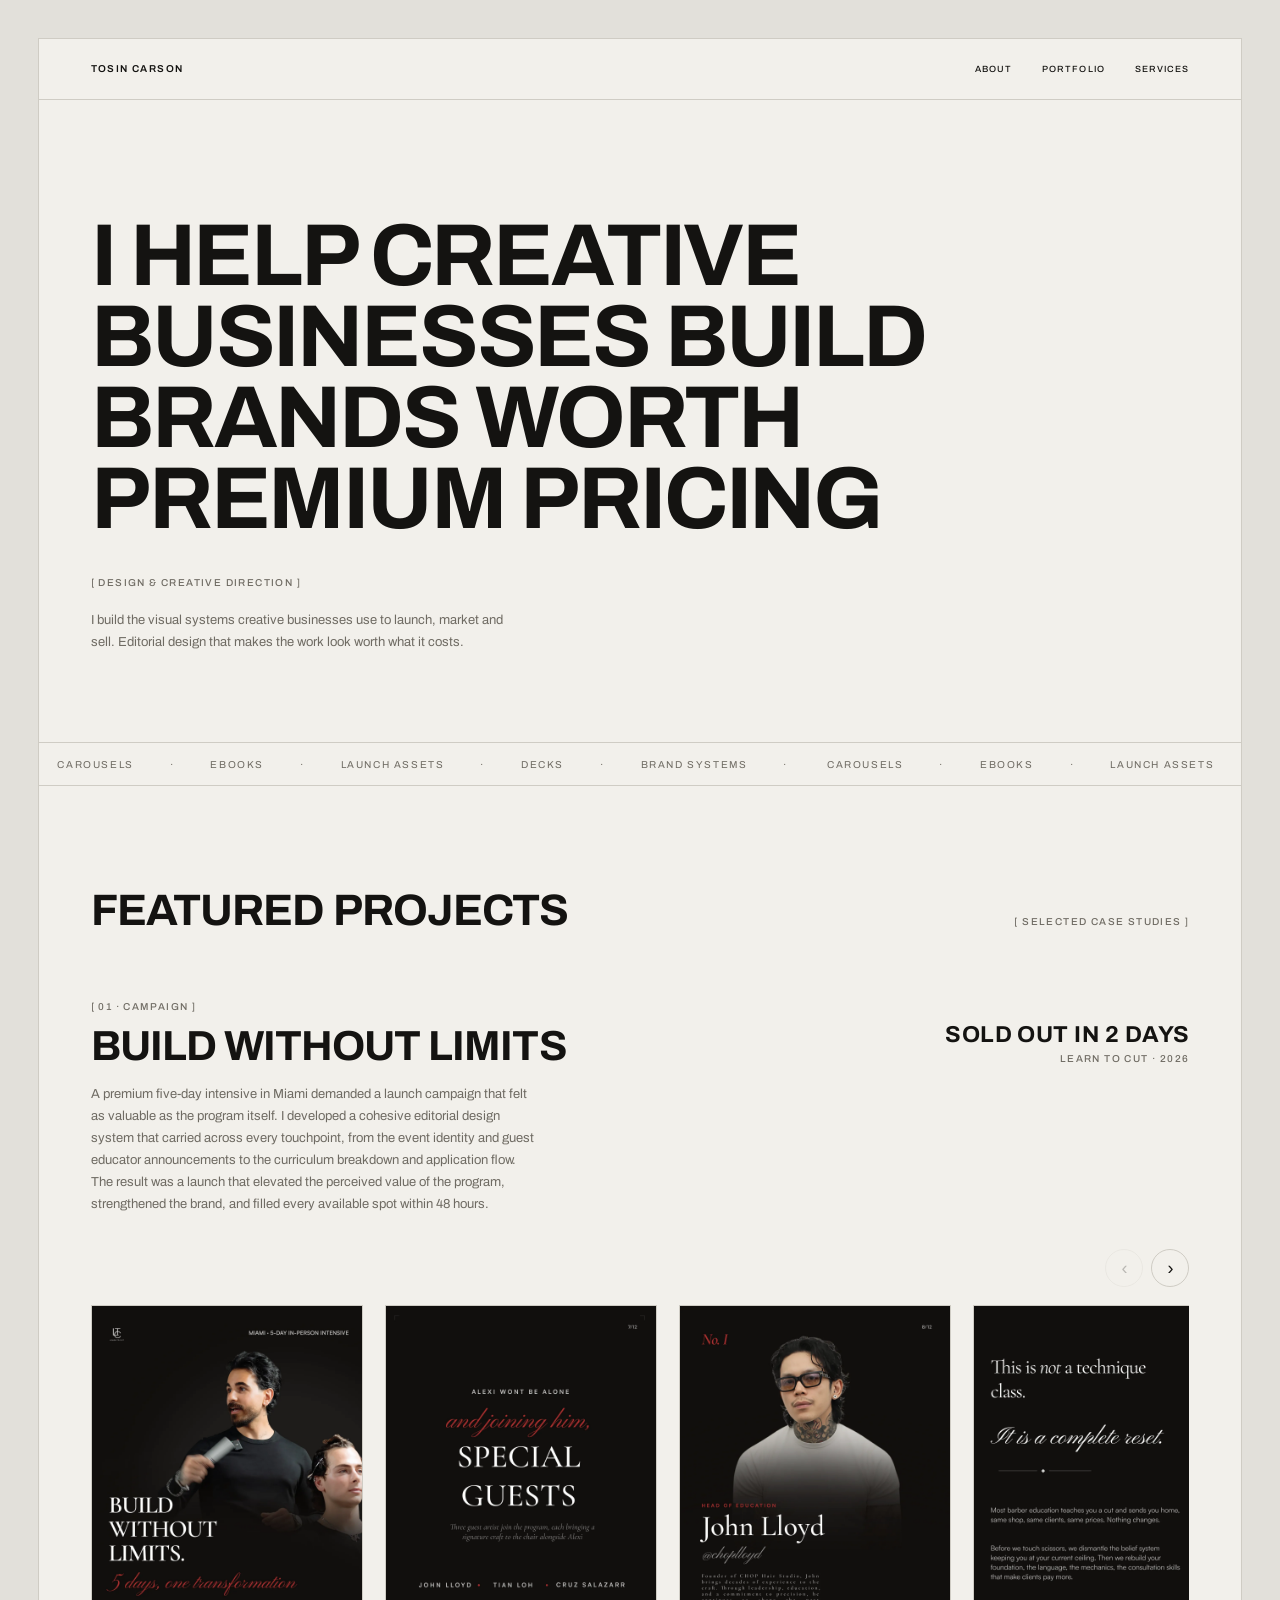
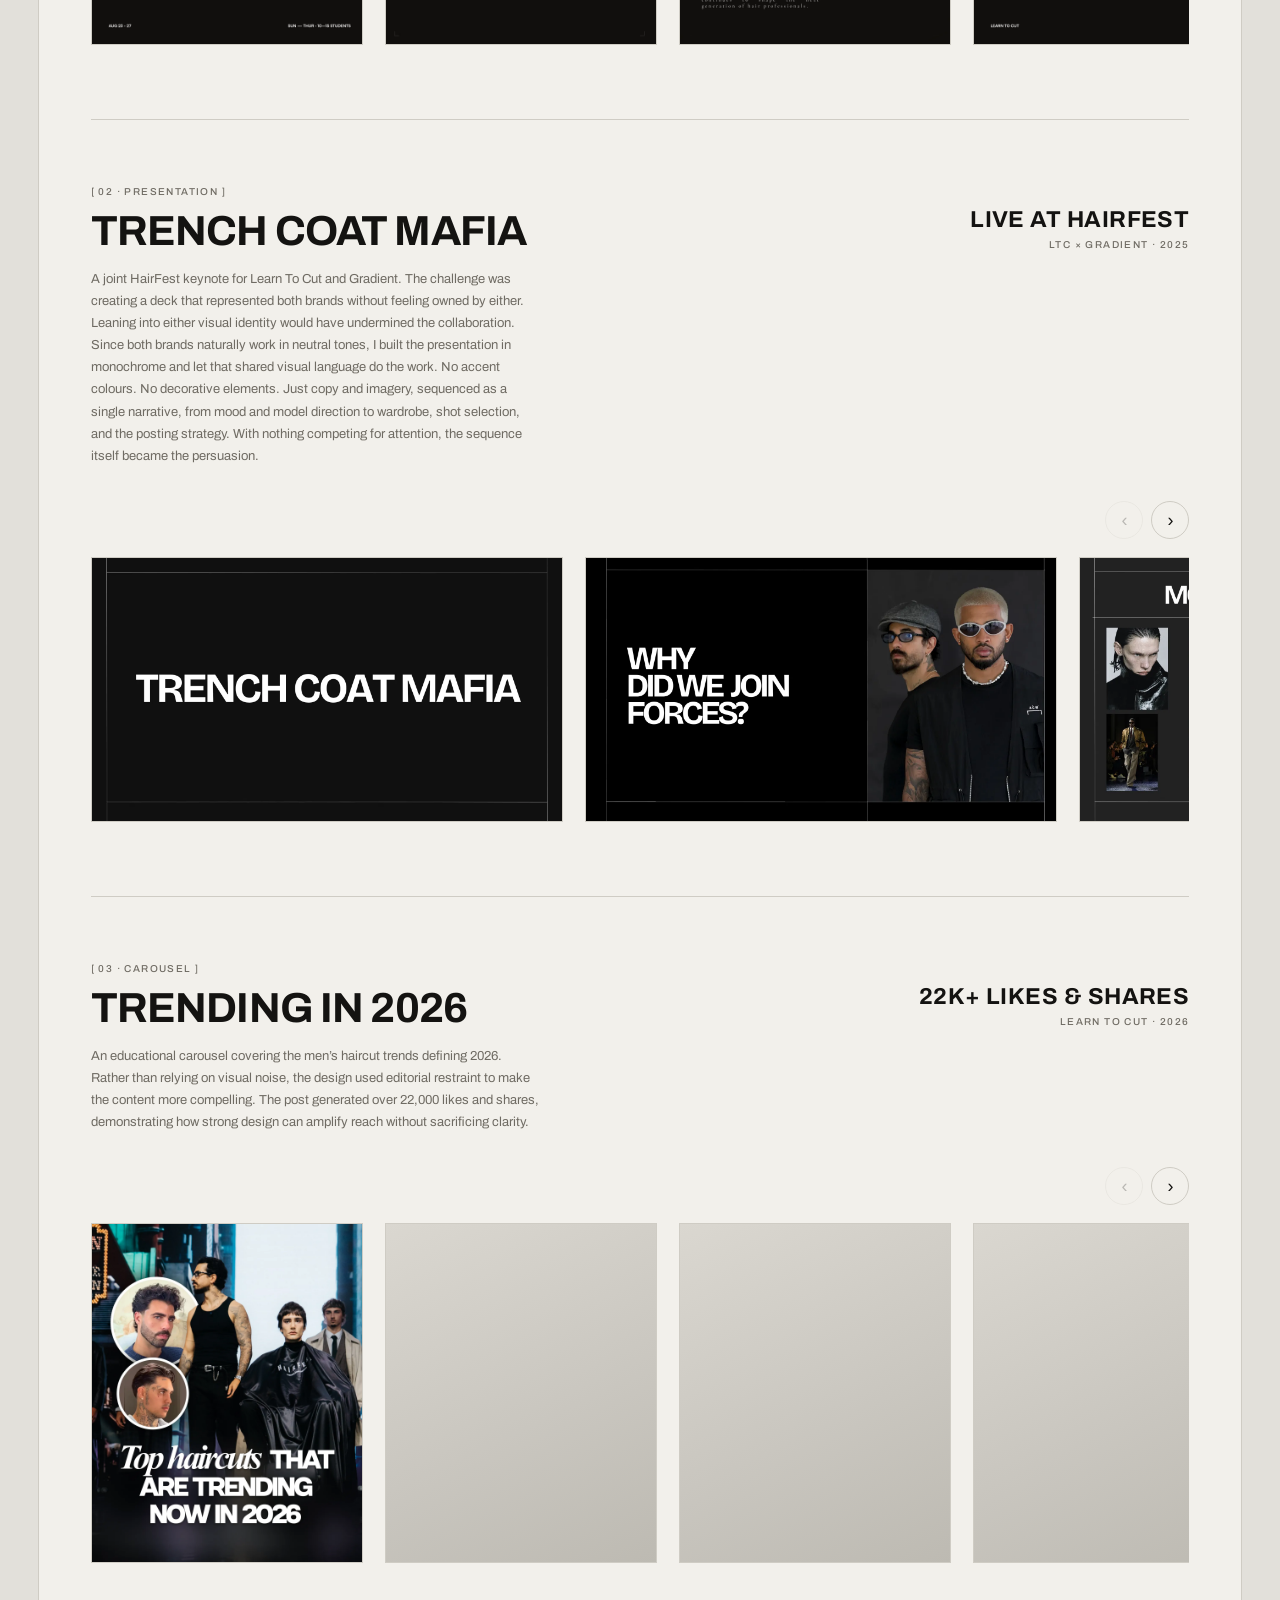
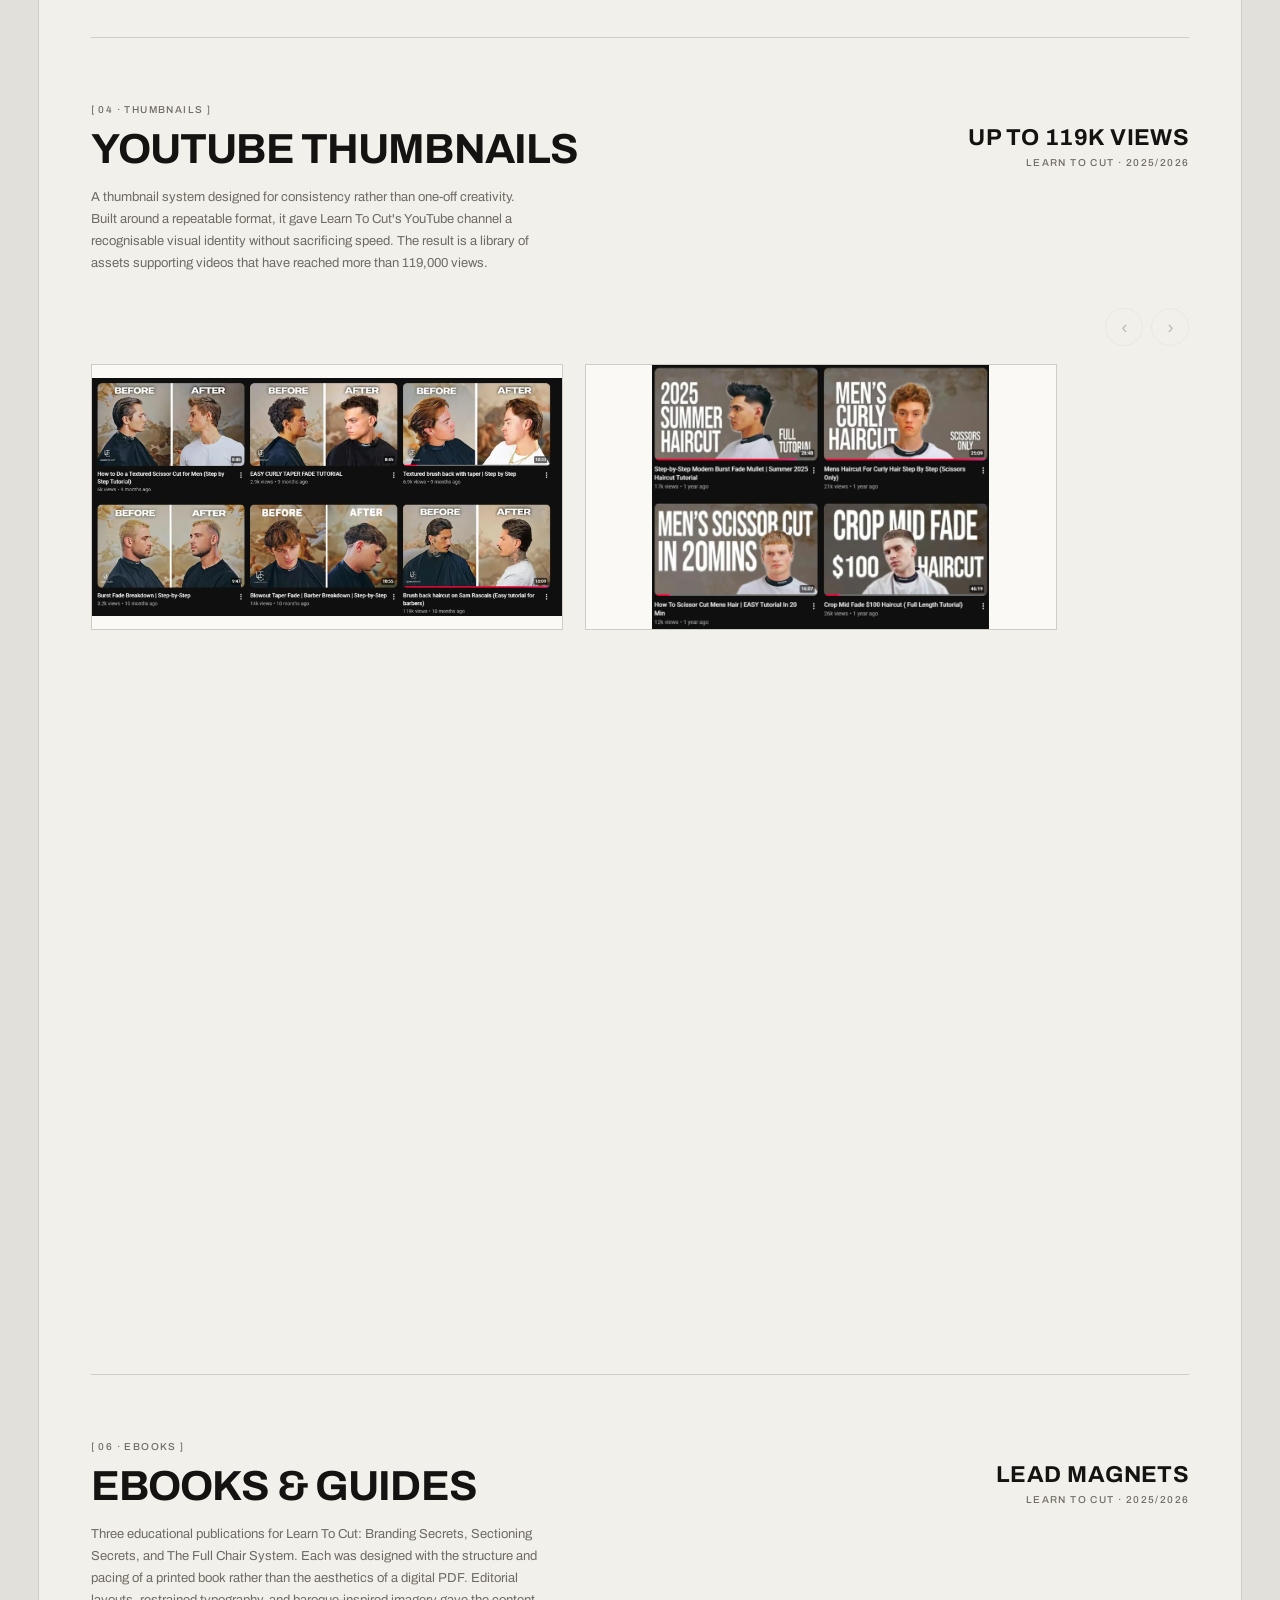
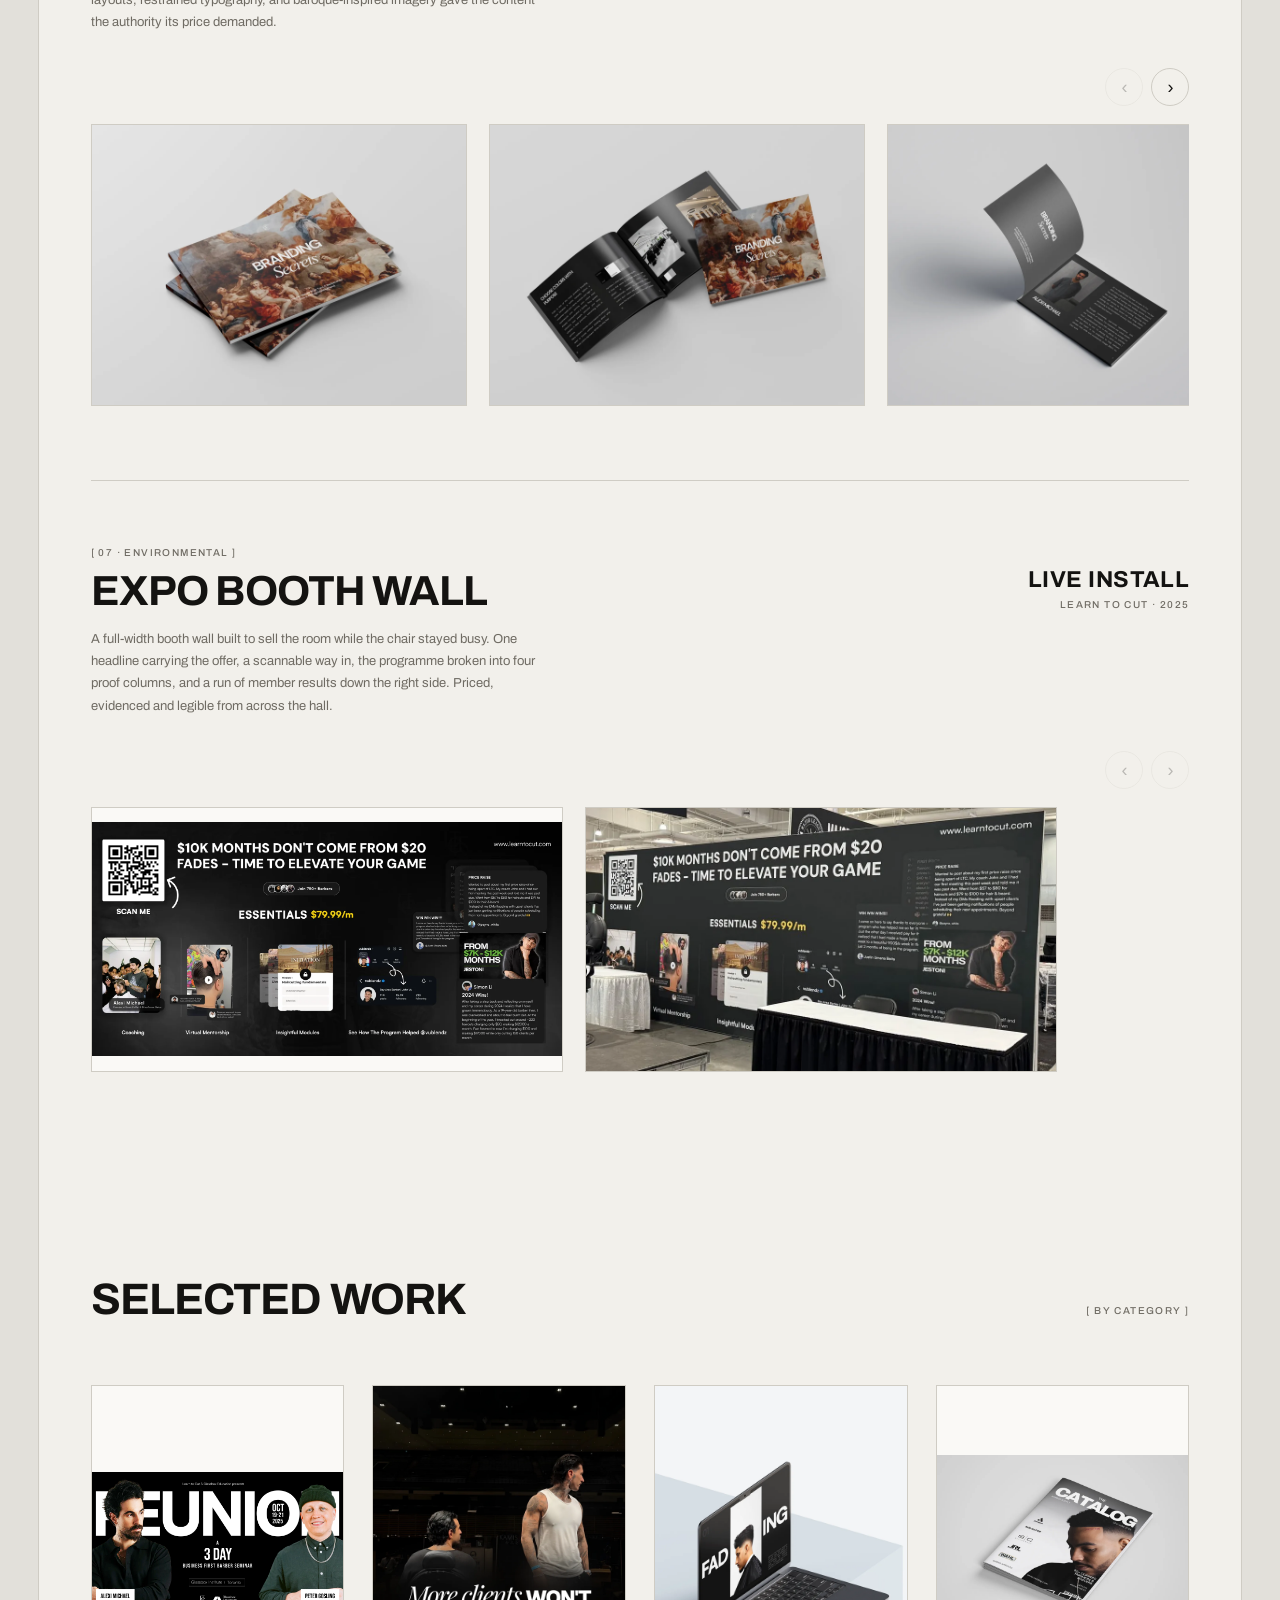
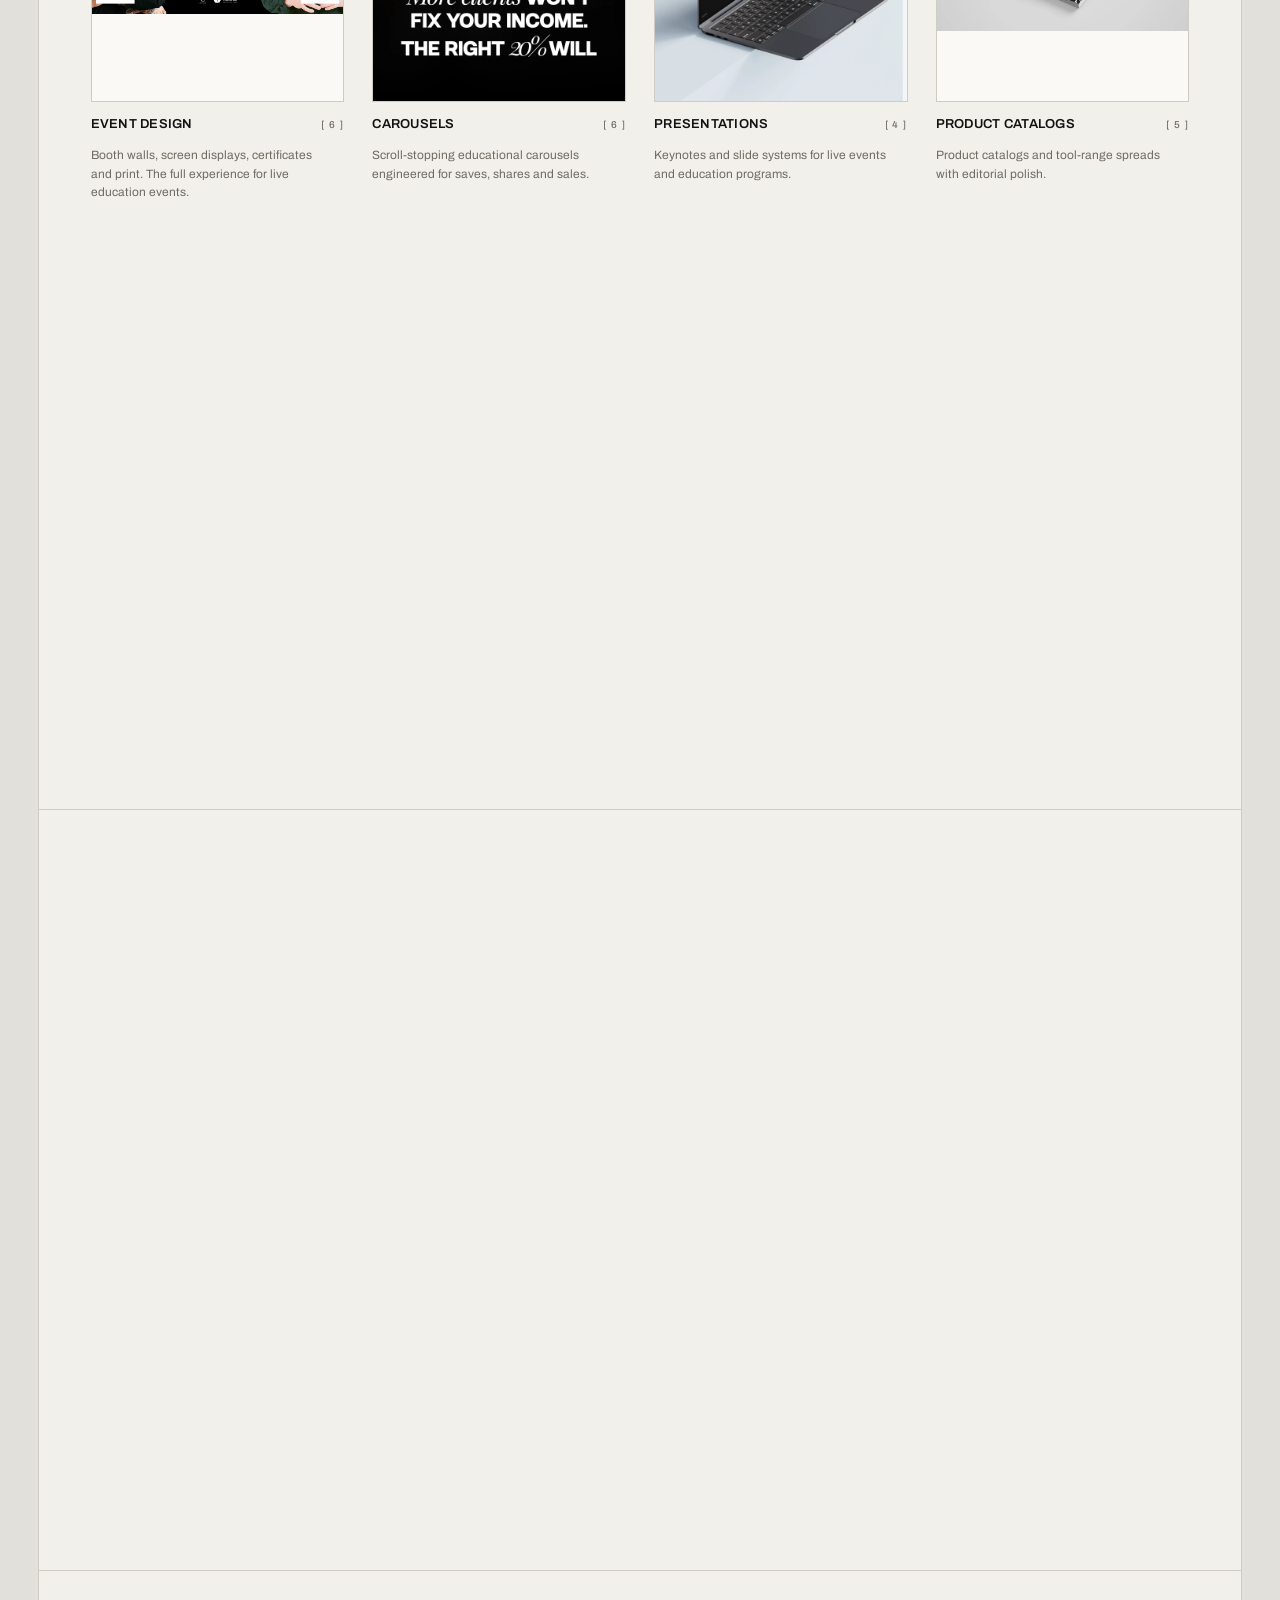
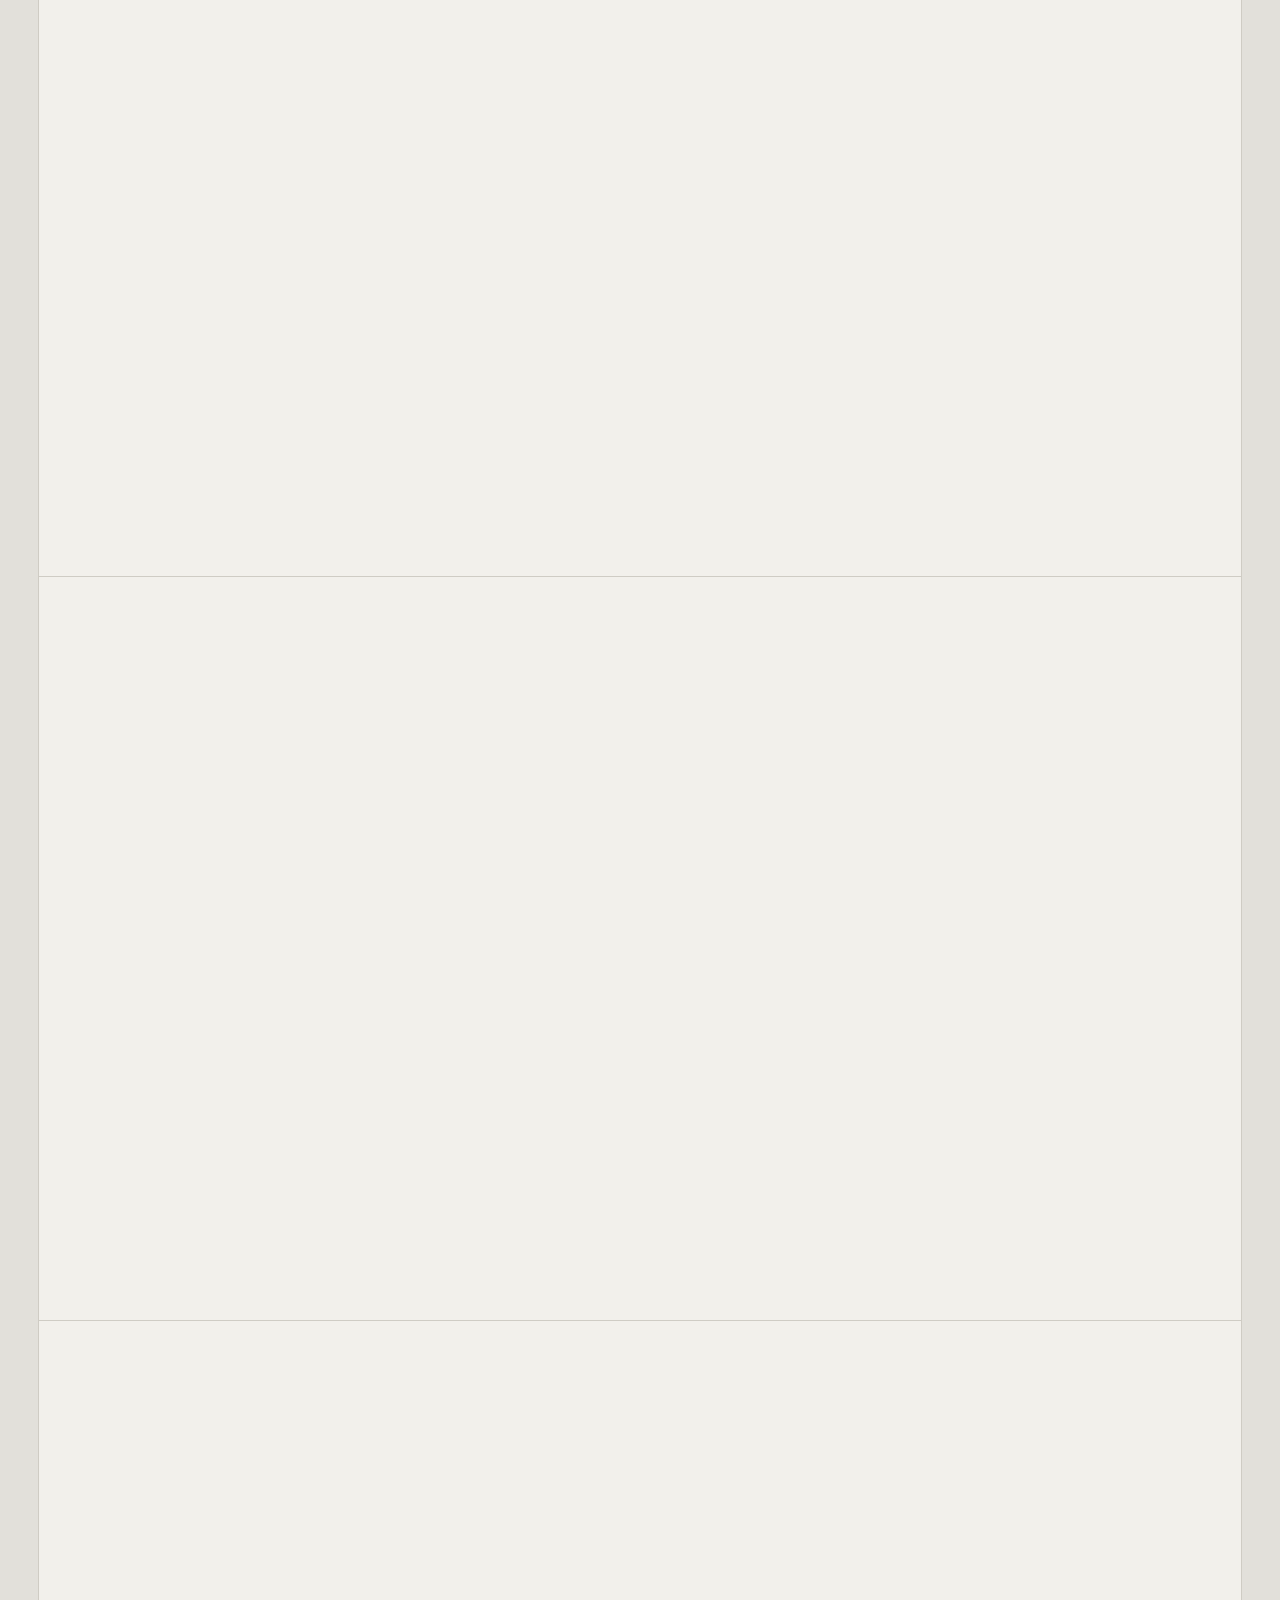
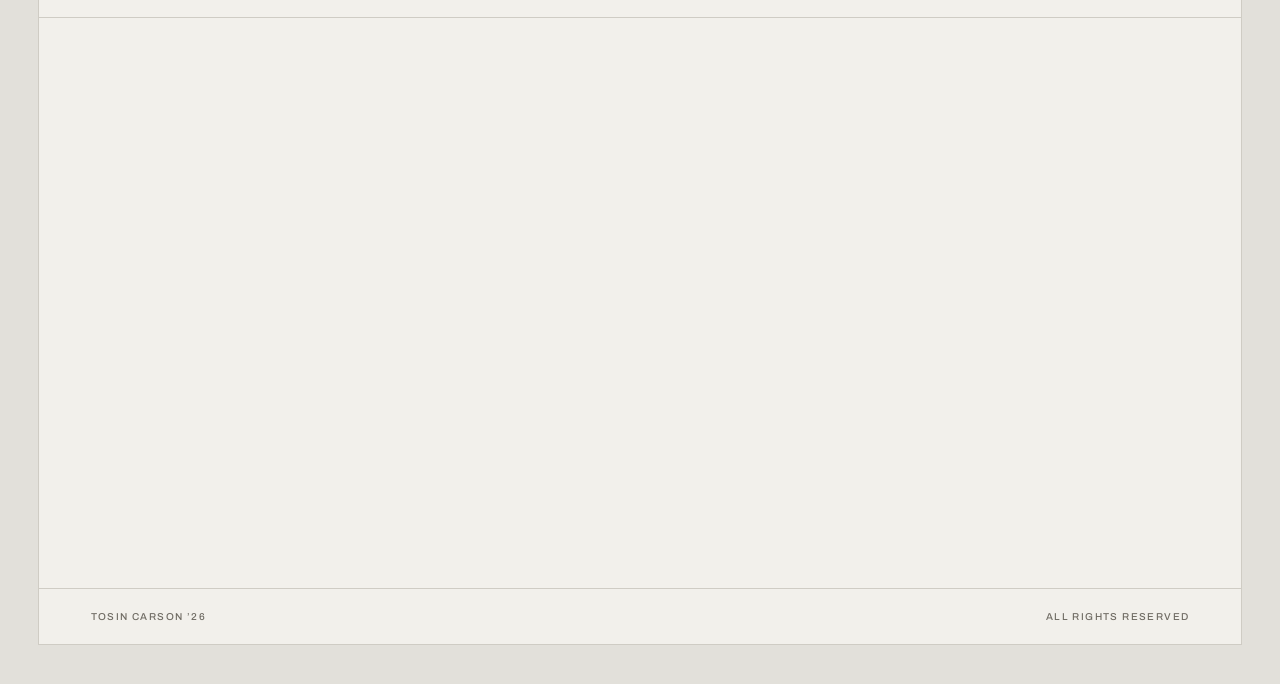
==== commit 86d586d2: "Update index.html" ====
--- a/index.html
+++ b/index.html
@@ -118,7 +118,7 @@
         <div class="ttl"><span class="lbl dim brk">04 · Thumbnails</span><h3>YouTube Thumbnails</h3></div>
         <div class="feature-meta"><span class="stat">Up to 119K views</span><span class="lbl dim">Learn To Cut · 2025/2026</span></div>
       </div>
-      <p class="feature-desc">I built a repeatable Before / After thumbnail system for Learn To Cut's YouTube so the team can ship every upload without redesigning from scratch. Videos have pulled from a few thousand to 119K+ views, and the channel keeps compounding.</p>
+      <p class="feature-desc">A thumbnail system designed for consistency rather than one-off creativity. Built around a repeatable format, it gave Learn To Cut's YouTube channel a recognisable visual identity without sacrificing speed. The result is a library of assets supporting videos that have reached more than 119,000 views.</p>
       <div class="fp-bar">
         <div class="hctrl">
           <button class="harrow prev" aria-label="Scroll YouTube thumbnails left">&lsaquo;</button>
@@ -245,12 +245,6 @@
         <p>Click-worthy thumbnails for barber-education video.</p>
       </a>
 
-      <a class="cat reveal" href="work.html#skool">
-        <div class="frame"><img src="images/skool-1.webp" alt="Skool cover design category" loading="lazy" onerror="this.remove()"><span class="ph">[ Skool Covers ]</span></div>
-        <div class="row"><h3>Skool Covers</h3><span class="lbl dim brk">1</span></div>
-        <p>Course and community cover art designed for Skool.</p>
-      </a>
-
     </div>
     <a class="btn reveal" href="work.html">View all projects <span class="arw">&rarr;</span></a>
   </section>
@@ -281,7 +275,7 @@
     </div>
     <div class="tst-grid reveal">
       <div class="tst"><blockquote>“Tosin is the creative force behind the educational assets our brand is known for. He’s helped elevate our brand across every platform while creating launch visuals that consistently drive enrollments, not just engagement. His work has played a major role in growing our audience, <span class="mk">selling out our intakes</span>, and making our brand look and feel premium.”</blockquote><div class="who">Alexi Michael · Learn To Cut</div></div>
-      <div class="tst"><blockquote>“Tosin was the creative force behind our educational assets for the community. He helped elevate how our brand looks and feels, and designed an investor media kit that captured <span class="mk">the full scale of what we’ve built</span>, not just the part people already knew. His work finally got our message across the way we always intended.”</blockquote><div class="who">Faded Culture</div></div>
+      <div class="tst"><blockquote>“Tosin was the creative force behind our educational assets for the community. He helped elevate how our brand looks and feels, and designed a sponsor media kit that captured <span class="mk">the full scale of what we’ve built</span>, not just the part people already knew. His work finally got our message across the way we always intended.”</blockquote><div class="who">Faded Culture</div></div>
       <div class="tst"><blockquote>[ Replace with a third client quote about how the work changed how their brand is perceived. ]</blockquote><div class="who">Client · Brand</div></div>
     </div>
   </section>
--- a/styles.css
+++ b/styles.css
@@ -54,48 +54,39 @@
   z-index:10;
 }
 header nav{display:flex;gap:clamp(12px,2.4vw,30px);flex-wrap:wrap}
+header nav .lbl{font-size:9px;letter-spacing:.12em}
 header a{color:inherit;text-decoration:none}
 header a:hover{text-decoration:underline;text-underline-offset:3px}
 header a:focus-visible{outline:1px solid var(--ink);outline-offset:3px}
-header .brand{font-weight:600}
+header .brand{font-weight:600;white-space:nowrap;flex:none}
 header a[aria-current="page"]{text-decoration:underline;text-underline-offset:3px}
-.meta-right{text-align:right}
 @media(max-width:640px){.hide-sm{display:none}}
 
 /* ---------- hero ---------- */
 .hero{
   padding:clamp(56px,9vw,130px) clamp(20px,4vw,56px) clamp(48px,7vw,100px);
   display:grid;
-  grid-template-columns:1fr 1.4fr;
+  grid-template-columns:1fr;
   gap:32px;
 }
-.hero .side{align-self:end}
+.hero .side{order:2}
+/* sized off the headline's own width so the balanced wrap stays 3 clean lines */
+.hero-title{container-type:inline-size}
 .hero h1{
   font-weight:700;
-  font-size:clamp(44px,8.2vw,108px);
+  font-size:clamp(32px,8cqw,92px);
   line-height:.92;
   letter-spacing:-.025em;
   text-transform:uppercase;
   text-wrap:balance;
 }
-.hero h1 .em{
-  font-weight:400;
-  text-transform:none;
-  letter-spacing:0;
-  font-size:.94em;
-}
 .hero .intro{
   max-width:420px;
-  margin-top:36px;
-  color:var(--ink);
+  margin-top:16px;
+  color:var(--muted);
   font-size:13px;
   line-height:1.7;
 }
-@media(max-width:820px){
-  .hero{grid-template-columns:1fr}
-  .hero .side{order:2}
-}
-
 /* ---------- ticker ---------- */
 .ticker{
   border-top:1px solid var(--hairline);
@@ -136,6 +127,10 @@
   font-weight:700;
   letter-spacing:-.02em;
   text-transform:uppercase;
+}
+/* the kicker competes with the heading for width on small screens */
+@media(max-width:600px){
+  .sec-head .lbl{font-size:8px;letter-spacing:.1em;text-align:right;flex:none;white-space:nowrap}
 }
 
 /* ---------- work grid ---------- */
@@ -161,7 +156,7 @@
   overflow:hidden;
 }
 .proj.wide .frame{aspect-ratio:16/10}
-.frame img{position:relative;z-index:1;width:100%;height:100%;object-fit:cover;display:block}
+.frame img,.frame video{position:relative;z-index:1;width:100%;height:100%;object-fit:cover;display:block}
 .frame .ph{
   position:absolute;inset:0;z-index:0;
   display:flex;align-items:center;justify-content:center;
@@ -170,7 +165,7 @@
 .frame::after{
   content:"";position:absolute;inset:10px;border:1px solid rgba(20,19,17,.12);pointer-events:none;
 }
-.frame:has(img)::after{display:none}
+.frame:has(img)::after,.frame:has(video)::after{display:none}
 .proj:hover .frame{filter:contrast(1.04)}
 .proj .row{display:flex;justify-content:space-between;gap:10px;align-items:baseline}
 .proj h3{font-size:13px;font-weight:600;letter-spacing:.02em;text-transform:uppercase}
@@ -208,12 +203,11 @@
 .btn:hover .arw{transform:translateX(4px)}
 
 /* ---------- all-work page ---------- */
-.aw-intro{
-  font-size:13px;color:var(--muted);max-width:60ch;line-height:1.7;
-  margin-bottom:clamp(36px,5vw,60px);
-}
 .cat-block{margin-bottom:clamp(44px,6vw,80px)}
 .cat-block:last-child{margin-bottom:0}
+/* .fp spaces itself from above and adds nothing below, so the first archive row
+   after a highlighted project would otherwise butt straight against it */
+.fp + .cat-block{margin-top:clamp(44px,6vw,80px)}
 .cat-block-head{
   display:flex;justify-content:space-between;align-items:center;gap:16px;
   margin-bottom:20px;padding-bottom:14px;border-bottom:1px solid var(--hairline);
@@ -236,6 +230,10 @@
 .harrow:focus-visible{outline:1px solid var(--ink);outline-offset:3px}
 .harrow[disabled]{opacity:.25;cursor:default}
 .harrow[disabled]:hover{background:transparent;color:var(--ink);border-color:var(--hairline)}
+@media(max-width:600px){
+  .harrow{width:30px;height:30px;font-size:15px}
+  .hctrl{gap:6px}
+}
 
 .hscroll{
   display:flex;gap:clamp(14px,2vw,22px);
@@ -244,6 +242,9 @@
   -webkit-overflow-scrolling:touch;
   padding-bottom:14px;
 }
+/* while a row is drifting on its own, snap and smooth would fight the animation.
+   both are restored the moment a visitor takes over. */
+.hscroll.drift{scroll-behavior:auto;scroll-snap-type:none}
 .hscroll::-webkit-scrollbar{height:8px}
 .hscroll::-webkit-scrollbar-thumb{background:var(--hairline)}
 .hscroll::-webkit-scrollbar-track{background:transparent}
@@ -259,15 +260,15 @@
 .hscroll .card h3{font-size:12px;font-weight:600;text-transform:uppercase;letter-spacing:.02em}
 .hscroll .card:hover h3{text-decoration:underline;text-underline-offset:3px}
 
-/* per-category card shapes on the all-work rows */
-.cat-block.ar-45  .card{width:clamp(206px,44vw,248px)}
-.cat-block.ar-45  .card .frame{aspect-ratio:4/5}
-.cat-block.ar-32  .card{width:clamp(280px,62vw,364px)}
-.cat-block.ar-32  .card .frame{aspect-ratio:3/2}
-.cat-block.ar-43  .card{width:clamp(268px,58vw,340px)}
-.cat-block.ar-43  .card .frame{aspect-ratio:4/3}
-.cat-block.ar-169 .card{width:clamp(300px,72vw,428px)}
-.cat-block.ar-169 .card .frame{aspect-ratio:16/9}
+/* card shapes for any horizontal row, all-work categories and featured projects */
+.ar-45  .card{width:clamp(206px,44vw,248px)}
+.ar-45  .card .frame{aspect-ratio:4/5}
+.ar-32  .card{width:clamp(280px,62vw,364px)}
+.ar-32  .card .frame{aspect-ratio:3/2}
+.ar-43  .card{width:clamp(268px,58vw,340px)}
+.ar-43  .card .frame{aspect-ratio:4/3}
+.ar-169 .card{width:clamp(300px,72vw,428px)}
+.ar-169 .card .frame{aspect-ratio:16/9}
 
 /* ---------- about ---------- */
 .about{border-top:1px solid var(--hairline)}
@@ -329,12 +330,77 @@
   border-top:1px solid var(--hairline);
 }
 
-/* ---------- featured projects (case studies) ---------- */
-.feature{
+/* ---------- client case study ---------- */
+.client-block{
+  margin-bottom:clamp(52px,7vw,92px);
+  padding-bottom:clamp(44px,6vw,76px);
+  border-bottom:2px solid var(--ink);
+}
+.client-head{
+  display:flex;justify-content:space-between;align-items:baseline;gap:16px;
+  margin-bottom:14px;
+}
+.client-head h2{
+  font-size:clamp(19px,2.8vw,30px);font-weight:700;
+  text-transform:uppercase;letter-spacing:-.02em;
+}
+.client-sub{
+  font-size:clamp(15px,1.8vw,19px);font-weight:600;line-height:1.4;
+  letter-spacing:-.01em;max-width:44ch;margin-bottom:18px;
+}
+.client-lede{
+  max-width:66ch;font-size:13px;line-height:1.75;color:var(--muted);
+  margin-bottom:16px;
+}
+/* only the final lede paragraph opens up the gap before the scope list */
+.client-block p:last-of-type{margin-bottom:clamp(26px,3.5vw,40px)}
+.client-scope{margin-bottom:clamp(40px,5vw,64px)}
+
+/* challenge / solution / results, per project */
+.csr{max-width:80ch;margin-bottom:clamp(22px,3vw,34px)}
+.csr-row{
+  display:grid;grid-template-columns:98px 1fr;gap:18px;
+  padding:13px 0;border-top:1px solid var(--hairline);
+}
+.csr-row:last-child{border-bottom:1px solid var(--hairline)}
+.csr dt{
+  font-size:10px;letter-spacing:.14em;text-transform:uppercase;
+  font-weight:600;color:var(--ink);padding-top:3px;
+}
+.csr dd{font-size:13px;line-height:1.7;color:var(--muted)}
+@media(max-width:600px){
+  .csr-row{grid-template-columns:1fr;gap:5px}
+}
+@media(max-width:600px){
+  .client-head{flex-direction:column;align-items:flex-start;gap:6px}
+  .client-head .lbl{text-align:left}
+}
+
+/* ---------- featured projects ---------- */
+/* each project is its own stacked block with its own horizontal image row */
+.fp{
+  margin-top:clamp(34px,5vw,60px);
+  padding-top:clamp(34px,5vw,60px);
   border-top:1px solid var(--hairline);
-  margin-top:clamp(44px,6vw,80px);padding-top:clamp(36px,4vw,56px);
-}
-.feature:first-of-type{border-top:none;margin-top:0;padding-top:0}
+}
+.fp:first-of-type{margin-top:0;padding-top:0;border-top:none}
+.fp-bar{
+  display:flex;justify-content:flex-end;align-items:center;gap:16px;
+  margin-bottom:18px;
+}
+/* featured rows read larger than the all-work archive rows */
+.fp.ar-45  .card{width:clamp(210px,46vw,272px)}
+.fp.ar-32  .card{width:clamp(292px,66vw,404px)}
+.fp.ar-43  .card{width:clamp(280px,60vw,376px)}
+.fp.ar-169 .card{width:clamp(312px,74vw,472px)}
+/* mixed-ratio sets sit whole on a mat instead of cropping to fit */
+.fp.fit-contain .frame{background:var(--card)}
+.fp.fit-contain .frame img{object-fit:contain}
+/* single card whose art must show whole inside an otherwise-cropping row */
+.card.fit .frame{background:var(--card)}
+.card.fit .frame img{object-fit:contain}
+
+/* project head */
 .feature-head{
   display:flex;justify-content:space-between;align-items:flex-end;
   gap:20px;flex-wrap:wrap;margin-bottom:16px;
@@ -344,42 +410,8 @@
   letter-spacing:-.02em;line-height:1;margin-top:8px;
 }
 .feature-meta{text-align:right;display:flex;flex-direction:column;gap:4px;align-items:flex-end}
-.feature .stat{
-  font-weight:700;
-  font-size:clamp(16px,2.1vw,23px);line-height:1.1;text-transform:uppercase;letter-spacing:.02em;
-}
-.feature-desc{max-width:64ch;font-size:13px;line-height:1.7;margin-bottom:clamp(22px,3vw,34px)}
-
-.feature-rest{display:none}
-.feature-rest.open{display:block}
-.feature-rest .feature:first-of-type{
-  border-top:1px solid var(--hairline);
-  margin-top:clamp(44px,6vw,80px);padding-top:clamp(36px,4vw,56px);
-}
-.feature-toggle{
-  display:flex;align-items:center;justify-content:center;gap:10px;width:100%;
-  margin-top:clamp(28px,4vw,44px);
-  background:none;border:1px solid var(--ink);color:var(--ink);cursor:pointer;
-  padding:16px;font-family:inherit;
-  font-size:11px;letter-spacing:.14em;text-transform:uppercase;font-weight:600;
-  transition:background .2s,color .2s;
-}
-.feature-toggle:hover{background:var(--ink);color:var(--paper)}
-.feature-toggle:focus-visible{outline:1px solid var(--ink);outline-offset:3px}
-.feature-toggle .chev{display:inline-block;transition:transform .3s;font-size:14px}
-.feature-toggle.open .chev{transform:rotate(180deg)}
-
-.mosaic{column-gap:clamp(10px,1.5vw,16px)}
-.mosaic a{display:block;break-inside:avoid;margin-bottom:clamp(10px,1.5vw,16px)}
-.mosaic img{width:100%;display:block;border:1px solid var(--hairline)}
-.mosaic a:hover img{filter:contrast(1.04)}
-.mosaic video{width:100%;display:block;border:1px solid var(--hairline);background:#000;break-inside:avoid;margin-bottom:clamp(10px,1.5vw,16px)}
-.mosaic.cols-portrait{column-width:210px}
-.mosaic.cols-wide{column-width:360px}
-@media(max-width:600px){
-  .mosaic.cols-portrait{column-width:150px}
-  .mosaic.cols-wide{column-width:240px}
-}
+.stat{font-weight:700;font-size:clamp(16px,2.1vw,23px);line-height:1.1;text-transform:uppercase;letter-spacing:.02em}
+.feature-desc{max-width:64ch;font-size:13px;line-height:1.7;color:var(--muted);margin-bottom:clamp(22px,3vw,34px)}
 
 /* ---------- testimonials ---------- */
 .tstm{border-top:1px solid var(--hairline)}
@@ -401,3 +433,12 @@
 /* ---------- reveal ---------- */
 .reveal{opacity:0;transform:translateY(14px);transition:opacity .7s ease,transform .7s ease}
 .reveal.in{opacity:1;transform:none}
+
+/* ---------- mobile ---------- */
+@media(max-width:540px){
+  header{gap:12px;padding:16px clamp(16px,4vw,28px)}
+  header nav{gap:12px;flex-wrap:nowrap}
+  .contact .stack a{font-size:clamp(30px,8vw,92px)}
+  .feature-head{flex-direction:column;align-items:flex-start}
+  .feature-meta{align-items:flex-start;text-align:left}
+}
